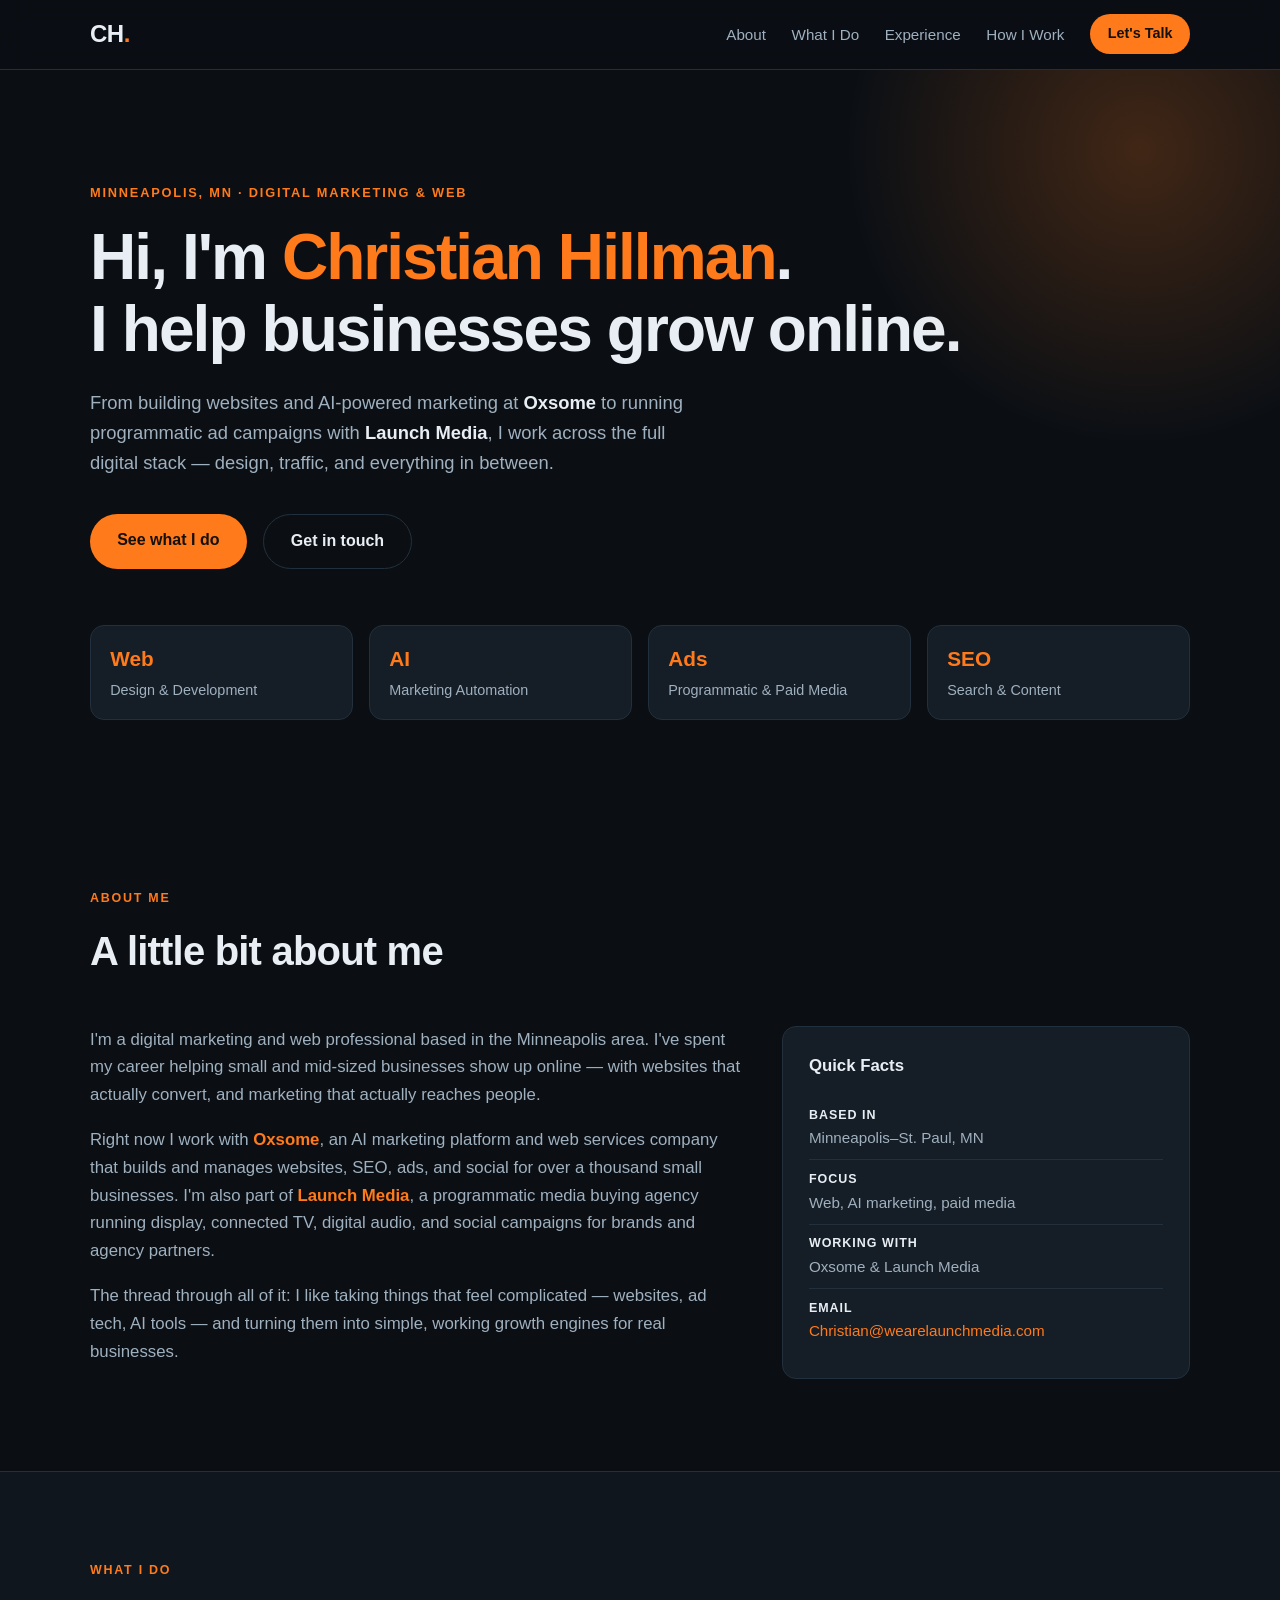
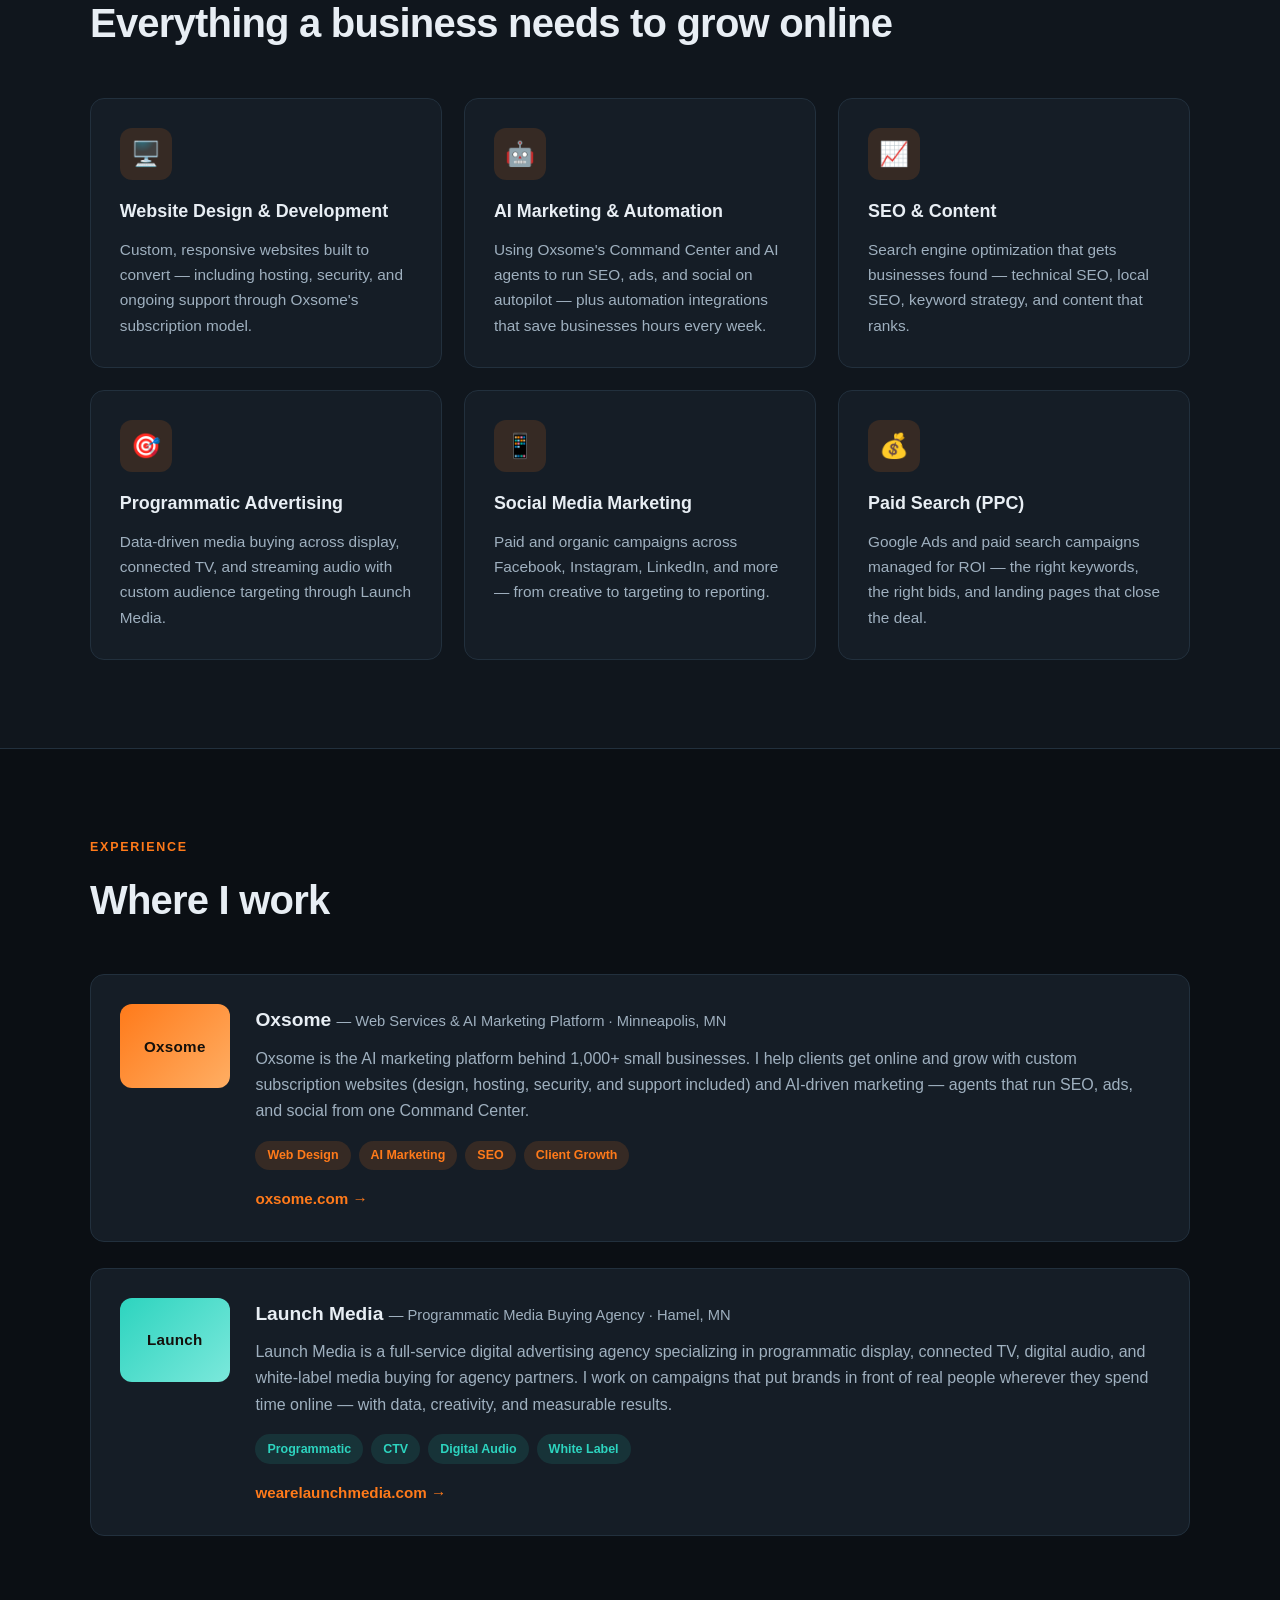
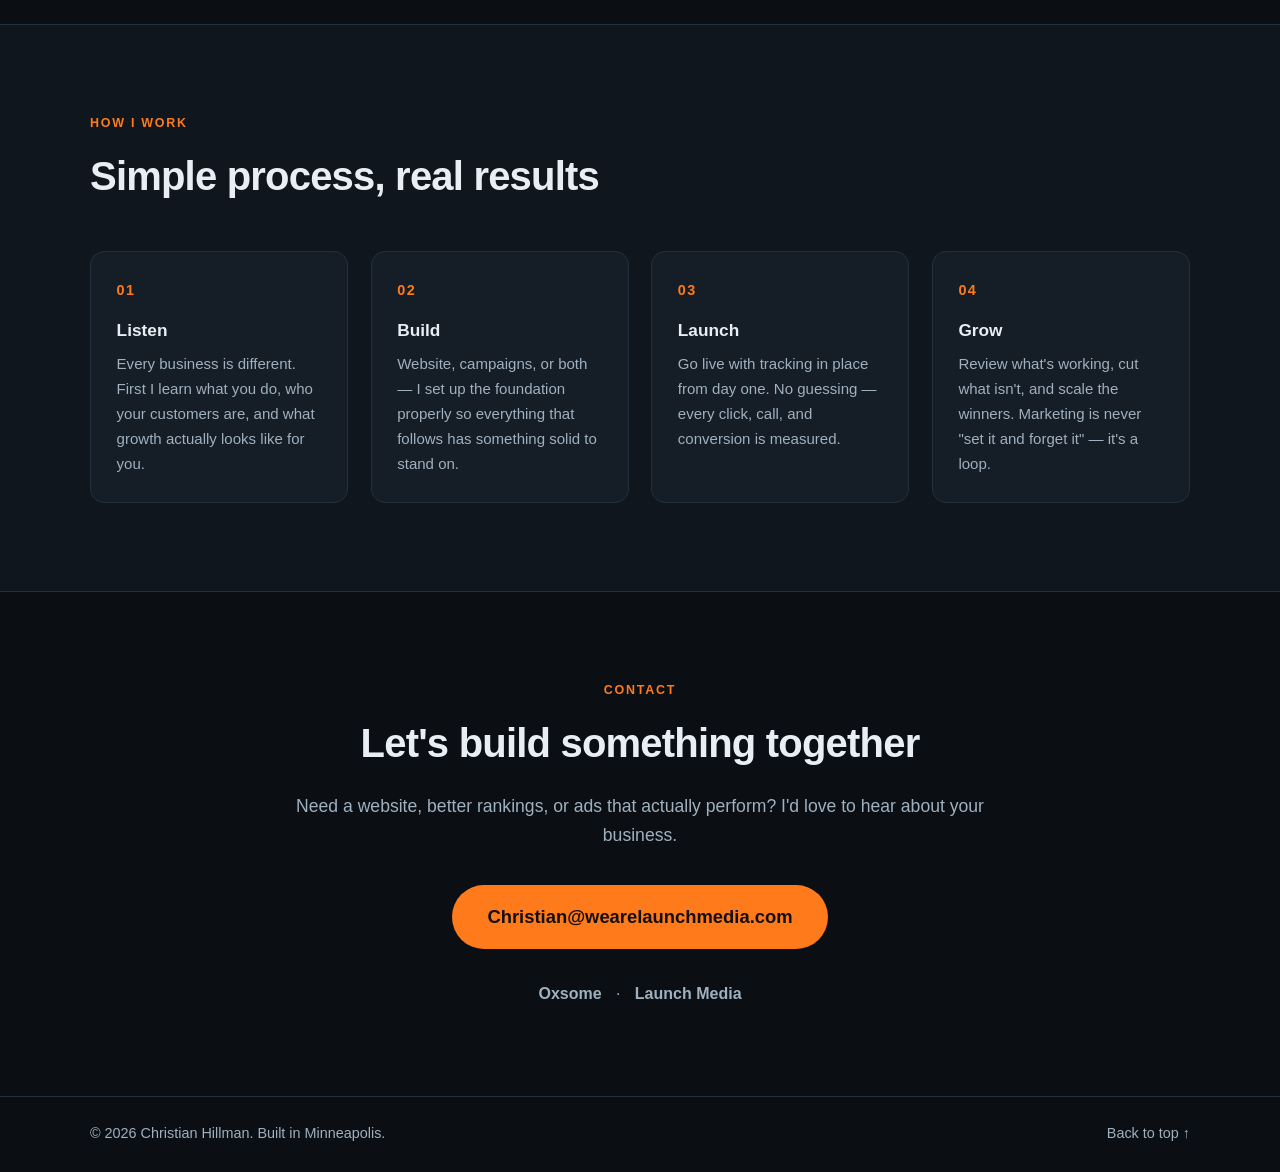
==== index.html @ db975482 "Add personal website for Christian Hillman Single-page static site (no build step) with hero, about," ====
<!DOCTYPE html>
<html lang="en">
<head>
  <meta charset="UTF-8" />
  <meta name="viewport" content="width=device-width, initial-scale=1.0" />
  <title>Christian Hillman — Digital Marketing &amp; Web</title>
  <meta name="description" content="Christian Hillman — digital marketing and web professional. Web design and AI marketing at Oxsome, programmatic media buying at Launch Media, plus SEO, paid ads, and more." />
  <meta property="og:title" content="Christian Hillman — Digital Marketing &amp; Web" />
  <meta property="og:description" content="Web design, AI marketing, programmatic advertising, SEO, and paid media. See what I do and get in touch." />
  <meta property="og:type" content="website" />
  <link rel="icon" href="data:image/svg+xml,<svg xmlns='http://www.w3.org/2000/svg' viewBox='0 0 100 100'><text y='0.9em' font-size='90'>🚀</text></svg>" />
  <link rel="stylesheet" href="css/style.css" />
  <script>document.documentElement.classList.add('js');</script>
</head>
<body>

  <!-- ============ NAV ============ -->
  <header class="nav" id="top">
    <div class="container nav__inner">
      <a href="#top" class="nav__logo">CH<span class="accent">.</span></a>
      <nav class="nav__links" id="navLinks">
        <a href="#about">About</a>
        <a href="#services">What I Do</a>
        <a href="#experience">Experience</a>
        <a href="#process">How I Work</a>
        <a href="#contact" class="btn btn--small">Let's Talk</a>
      </nav>
      <button class="nav__toggle" id="navToggle" aria-label="Toggle menu" aria-expanded="false">
        <span></span><span></span><span></span>
      </button>
    </div>
  </header>

  <!-- ============ HERO ============ -->
  <section class="hero">
    <div class="container hero__inner">
      <p class="hero__kicker reveal">Minneapolis, MN &middot; Digital Marketing &amp; Web</p>
      <h1 class="hero__title reveal">
        Hi, I'm <span class="accent">Christian Hillman</span>.<br />
        I help businesses grow online.
      </h1>
      <p class="hero__sub reveal">
        From building websites and AI-powered marketing at <strong>Oxsome</strong> to running
        programmatic ad campaigns with <strong>Launch Media</strong>, I work across the full
        digital stack — design, traffic, and everything in between.
      </p>
      <div class="hero__cta reveal">
        <a href="#services" class="btn">See what I do</a>
        <a href="#contact" class="btn btn--ghost">Get in touch</a>
      </div>
      <ul class="hero__stats reveal">
        <li><span class="hero__stat-num">Web</span>Design &amp; Development</li>
        <li><span class="hero__stat-num">AI</span>Marketing Automation</li>
        <li><span class="hero__stat-num">Ads</span>Programmatic &amp; Paid Media</li>
        <li><span class="hero__stat-num">SEO</span>Search &amp; Content</li>
      </ul>
    </div>
    <div class="hero__glow" aria-hidden="true"></div>
  </section>

  <!-- ============ ABOUT ============ -->
  <section class="section" id="about">
    <div class="container">
      <p class="section__kicker reveal">About Me</p>
      <h2 class="section__title reveal">A little bit about me</h2>
      <div class="about__grid">
        <div class="about__text reveal">
          <p>
            I'm a digital marketing and web professional based in the Minneapolis area. I've spent my
            career helping small and mid-sized businesses show up online — with websites that actually
            convert, and marketing that actually reaches people.
          </p>
          <p>
            Right now I work with <a href="https://oxsome.com" target="_blank" rel="noopener">Oxsome</a>,
            an AI marketing platform and web services company that builds and manages websites, SEO,
            ads, and social for over a thousand small businesses. I'm also part of
            <a href="https://wearelaunchmedia.com" target="_blank" rel="noopener">Launch Media</a>,
            a programmatic media buying agency running display, connected TV, digital audio, and
            social campaigns for brands and agency partners.
          </p>
          <p>
            The thread through all of it: I like taking things that feel complicated — websites, ad tech,
            AI tools — and turning them into simple, working growth engines for real businesses.
          </p>
        </div>
        <aside class="about__card reveal">
          <h3>Quick Facts</h3>
          <ul>
            <li><strong>Based in</strong> Minneapolis–St. Paul, MN</li>
            <li><strong>Focus</strong> Web, AI marketing, paid media</li>
            <li><strong>Working with</strong> Oxsome &amp; Launch Media</li>
            <li><strong>Email</strong> <a href="mailto:Christian@wearelaunchmedia.com">Christian@wearelaunchmedia.com</a></li>
          </ul>
        </aside>
      </div>
    </div>
  </section>

  <!-- ============ SERVICES ============ -->
  <section class="section section--alt" id="services">
    <div class="container">
      <p class="section__kicker reveal">What I Do</p>
      <h2 class="section__title reveal">Everything a business needs to grow online</h2>
      <div class="cards">
        <article class="card reveal">
          <div class="card__icon">🖥️</div>
          <h3>Website Design &amp; Development</h3>
          <p>Custom, responsive websites built to convert — including hosting, security, and ongoing
            support through Oxsome's subscription model.</p>
        </article>
        <article class="card reveal">
          <div class="card__icon">🤖</div>
          <h3>AI Marketing &amp; Automation</h3>
          <p>Using Oxsome's Command Center and AI agents to run SEO, ads, and social on autopilot —
            plus automation integrations that save businesses hours every week.</p>
        </article>
        <article class="card reveal">
          <div class="card__icon">📈</div>
          <h3>SEO &amp; Content</h3>
          <p>Search engine optimization that gets businesses found — technical SEO, local SEO,
            keyword strategy, and content that ranks.</p>
        </article>
        <article class="card reveal">
          <div class="card__icon">🎯</div>
          <h3>Programmatic Advertising</h3>
          <p>Data-driven media buying across display, connected TV, and streaming audio with custom
            audience targeting through Launch Media.</p>
        </article>
        <article class="card reveal">
          <div class="card__icon">📱</div>
          <h3>Social Media Marketing</h3>
          <p>Paid and organic campaigns across Facebook, Instagram, LinkedIn, and more — from creative
            to targeting to reporting.</p>
        </article>
        <article class="card reveal">
          <div class="card__icon">💰</div>
          <h3>Paid Search (PPC)</h3>
          <p>Google Ads and paid search campaigns managed for ROI — the right keywords, the right
            bids, and landing pages that close the deal.</p>
        </article>
      </div>
    </div>
  </section>

  <!-- ============ EXPERIENCE ============ -->
  <section class="section" id="experience">
    <div class="container">
      <p class="section__kicker reveal">Experience</p>
      <h2 class="section__title reveal">Where I work</h2>

      <div class="xp">
        <article class="xp__item reveal">
          <div class="xp__badge">Oxsome</div>
          <div class="xp__body">
            <h3>Oxsome <span class="xp__meta">— Web Services &amp; AI Marketing Platform · Minneapolis, MN</span></h3>
            <p>
              Oxsome is the AI marketing platform behind 1,000+ small businesses. I help clients get
              online and grow with custom subscription websites (design, hosting, security, and support
              included) and AI-driven marketing — agents that run SEO, ads, and social from one
              Command Center.
            </p>
            <ul class="xp__tags">
              <li>Web Design</li><li>AI Marketing</li><li>SEO</li><li>Client Growth</li>
            </ul>
            <a class="xp__link" href="https://oxsome.com" target="_blank" rel="noopener">oxsome.com →</a>
          </div>
        </article>

        <article class="xp__item reveal">
          <div class="xp__badge xp__badge--alt">Launch</div>
          <div class="xp__body">
            <h3>Launch Media <span class="xp__meta">— Programmatic Media Buying Agency · Hamel, MN</span></h3>
            <p>
              Launch Media is a full-service digital advertising agency specializing in programmatic
              display, connected TV, digital audio, and white-label media buying for agency partners.
              I work on campaigns that put brands in front of real people wherever they spend time
              online — with data, creativity, and measurable results.
            </p>
            <ul class="xp__tags">
              <li>Programmatic</li><li>CTV</li><li>Digital Audio</li><li>White Label</li>
            </ul>
            <a class="xp__link" href="https://wearelaunchmedia.com" target="_blank" rel="noopener">wearelaunchmedia.com →</a>
          </div>
        </article>
      </div>
    </div>
  </section>

  <!-- ============ PROCESS ============ -->
  <section class="section section--alt" id="process">
    <div class="container">
      <p class="section__kicker reveal">How I Work</p>
      <h2 class="section__title reveal">Simple process, real results</h2>
      <ol class="steps">
        <li class="step reveal">
          <span class="step__num">01</span>
          <h3>Listen</h3>
          <p>Every business is different. First I learn what you do, who your customers are, and what
            growth actually looks like for you.</p>
        </li>
        <li class="step reveal">
          <span class="step__num">02</span>
          <h3>Build</h3>
          <p>Website, campaigns, or both — I set up the foundation properly so everything that follows
            has something solid to stand on.</p>
        </li>
        <li class="step reveal">
          <span class="step__num">03</span>
          <h3>Launch</h3>
          <p>Go live with tracking in place from day one. No guessing — every click, call, and
            conversion is measured.</p>
        </li>
        <li class="step reveal">
          <span class="step__num">04</span>
          <h3>Grow</h3>
          <p>Review what's working, cut what isn't, and scale the winners. Marketing is never
            "set it and forget it" — it's a loop.</p>
        </li>
      </ol>
    </div>
  </section>

  <!-- ============ CONTACT ============ -->
  <section class="section contact" id="contact">
    <div class="container contact__inner">
      <p class="section__kicker reveal">Contact</p>
      <h2 class="section__title reveal">Let's build something together</h2>
      <p class="contact__sub reveal">
        Need a website, better rankings, or ads that actually perform? I'd love to hear about your
        business.
      </p>
      <a class="btn btn--big reveal" href="mailto:Christian@wearelaunchmedia.com">
        Christian@wearelaunchmedia.com
      </a>
      <div class="contact__links reveal">
        <a href="https://oxsome.com" target="_blank" rel="noopener">Oxsome</a>
        <span>·</span>
        <a href="https://wearelaunchmedia.com" target="_blank" rel="noopener">Launch Media</a>
      </div>
    </div>
  </section>

  <!-- ============ FOOTER ============ -->
  <footer class="footer">
    <div class="container footer__inner">
      <p>© <span id="year"></span> Christian Hillman. Built in Minneapolis.</p>
      <a href="#top" class="footer__top">Back to top ↑</a>
    </div>
  </footer>

  <script src="js/main.js"></script>
</body>
</html>
---- css/style.css ----
/* ============================================================
   Christian Hillman — Personal Site
   ============================================================ */

:root {
  --bg: #0b0f14;
  --bg-alt: #10161d;
  --surface: #151d26;
  --border: #22303d;
  --text: #e8eef4;
  --text-dim: #9fb0bf;
  --accent: #ff7a1a;
  --accent-soft: rgba(255, 122, 26, 0.14);
  --accent-2: #2dd4bf;
  --radius: 14px;
  --font: -apple-system, BlinkMacSystemFont, "Segoe UI", Roboto, "Helvetica Neue",
    Arial, sans-serif;
}

* { margin: 0; padding: 0; box-sizing: border-box; }

html { scroll-behavior: smooth; }

body {
  font-family: var(--font);
  background: var(--bg);
  color: var(--text);
  line-height: 1.65;
  -webkit-font-smoothing: antialiased;
}

img { max-width: 100%; display: block; }

.container {
  width: min(1100px, 92%);
  margin: 0 auto;
}

.accent { color: var(--accent); }

a { color: var(--accent); text-decoration: none; }
a:hover { text-decoration: underline; }

/* ---------- Buttons ---------- */
.btn {
  display: inline-block;
  background: var(--accent);
  color: #14100b;
  font-weight: 700;
  padding: 0.85rem 1.7rem;
  border-radius: 999px;
  text-decoration: none;
  transition: transform 0.15s ease, box-shadow 0.15s ease, background 0.15s ease;
}
.btn:hover {
  text-decoration: none;
  transform: translateY(-2px);
  box-shadow: 0 8px 24px rgba(255, 122, 26, 0.35);
}
.btn--ghost {
  background: transparent;
  color: var(--text);
  border: 1px solid var(--border);
}
.btn--ghost:hover { box-shadow: none; border-color: var(--accent); color: var(--accent); }
.btn--small { padding: 0.5rem 1.1rem; font-size: 0.9rem; }
.btn--big { font-size: 1.15rem; padding: 1.05rem 2.2rem; }

/* ---------- Nav ---------- */
.nav {
  position: sticky;
  top: 0;
  z-index: 50;
  background: rgba(11, 15, 20, 0.85);
  backdrop-filter: blur(12px);
  border-bottom: 1px solid var(--border);
}
.nav__inner {
  display: flex;
  align-items: center;
  justify-content: space-between;
  padding: 0.9rem 0;
}
.nav__logo {
  font-size: 1.5rem;
  font-weight: 800;
  color: var(--text);
  letter-spacing: -0.02em;
}
.nav__logo:hover { text-decoration: none; }
.nav__links {
  display: flex;
  align-items: center;
  gap: 1.6rem;
}
.nav__links a:not(.btn) {
  color: var(--text-dim);
  font-weight: 500;
  font-size: 0.95rem;
}
.nav__links a:not(.btn):hover { color: var(--text); text-decoration: none; }

.nav__toggle {
  display: none;
  flex-direction: column;
  gap: 5px;
  background: none;
  border: none;
  cursor: pointer;
  padding: 6px;
}
.nav__toggle span {
  width: 24px;
  height: 2px;
  background: var(--text);
  border-radius: 2px;
  transition: transform 0.2s ease, opacity 0.2s ease;
}
.nav__toggle.open span:nth-child(1) { transform: translateY(7px) rotate(45deg); }
.nav__toggle.open span:nth-child(2) { opacity: 0; }
.nav__toggle.open span:nth-child(3) { transform: translateY(-7px) rotate(-45deg); }

/* ---------- Hero ---------- */
.hero {
  position: relative;
  overflow: hidden;
  padding: 7rem 0 5rem;
}
.hero__glow {
  position: absolute;
  top: -240px;
  right: -180px;
  width: 640px;
  height: 640px;
  background: radial-gradient(circle, rgba(255, 122, 26, 0.22), transparent 65%);
  pointer-events: none;
}
.hero__inner { position: relative; }
.hero__kicker {
  color: var(--accent);
  font-weight: 700;
  text-transform: uppercase;
  letter-spacing: 0.14em;
  font-size: 0.8rem;
  margin-bottom: 1.2rem;
}
.hero__title {
  font-size: clamp(2.3rem, 5.5vw, 4rem);
  font-weight: 800;
  letter-spacing: -0.03em;
  line-height: 1.12;
  margin-bottom: 1.4rem;
}
.hero__sub {
  max-width: 620px;
  color: var(--text-dim);
  font-size: 1.15rem;
  margin-bottom: 2.2rem;
}
.hero__sub strong { color: var(--text); }
.hero__cta { display: flex; gap: 1rem; flex-wrap: wrap; margin-bottom: 3.5rem; }

.hero__stats {
  list-style: none;
  display: grid;
  grid-template-columns: repeat(auto-fit, minmax(160px, 1fr));
  gap: 1rem;
}
.hero__stats li {
  background: var(--surface);
  border: 1px solid var(--border);
  border-radius: var(--radius);
  padding: 1rem 1.2rem;
  color: var(--text-dim);
  font-size: 0.9rem;
}
.hero__stat-num {
  display: block;
  color: var(--accent);
  font-weight: 800;
  font-size: 1.3rem;
  margin-bottom: 0.15rem;
}

/* ---------- Sections ---------- */
.section { padding: 5.5rem 0; }
.section--alt { background: var(--bg-alt); border-top: 1px solid var(--border); border-bottom: 1px solid var(--border); }
.section__kicker {
  color: var(--accent);
  font-weight: 700;
  text-transform: uppercase;
  letter-spacing: 0.14em;
  font-size: 0.78rem;
  margin-bottom: 0.6rem;
}
.section__title {
  font-size: clamp(1.7rem, 3.4vw, 2.5rem);
  font-weight: 800;
  letter-spacing: -0.02em;
  margin-bottom: 2.6rem;
}

/* ---------- About ---------- */
.about__grid {
  display: grid;
  grid-template-columns: 1.6fr 1fr;
  gap: 2.5rem;
  align-items: start;
}
.about__text p { margin-bottom: 1.1rem; color: var(--text-dim); font-size: 1.05rem; }
.about__text a { font-weight: 600; }
.about__card {
  background: var(--surface);
  border: 1px solid var(--border);
  border-radius: var(--radius);
  padding: 1.6rem;
}
.about__card h3 { margin-bottom: 1rem; font-size: 1.05rem; }
.about__card ul { list-style: none; }
.about__card li {
  padding: 0.55rem 0;
  border-bottom: 1px solid var(--border);
  color: var(--text-dim);
  font-size: 0.95rem;
}
.about__card li:last-child { border-bottom: none; }
.about__card strong { color: var(--text); display: block; font-size: 0.78rem; text-transform: uppercase; letter-spacing: 0.08em; }

/* ---------- Cards (services) ---------- */
.cards {
  display: grid;
  grid-template-columns: repeat(auto-fit, minmax(300px, 1fr));
  gap: 1.4rem;
}
.card {
  background: var(--surface);
  border: 1px solid var(--border);
  border-radius: var(--radius);
  padding: 1.8rem;
  transition: transform 0.2s ease, border-color 0.2s ease;
}
.card:hover { transform: translateY(-4px); border-color: var(--accent); }
.card__icon {
  width: 52px;
  height: 52px;
  display: grid;
  place-items: center;
  font-size: 1.5rem;
  background: var(--accent-soft);
  border-radius: 12px;
  margin-bottom: 1.1rem;
}
.card h3 { font-size: 1.12rem; margin-bottom: 0.6rem; }
.card p { color: var(--text-dim); font-size: 0.96rem; }

/* ---------- Experience ---------- */
.xp { display: grid; gap: 1.6rem; }
.xp__item {
  display: grid;
  grid-template-columns: 110px 1fr;
  gap: 1.6rem;
  background: var(--surface);
  border: 1px solid var(--border);
  border-radius: var(--radius);
  padding: 1.8rem;
}
.xp__badge {
  align-self: start;
  display: grid;
  place-items: center;
  height: 84px;
  border-radius: 12px;
  background: linear-gradient(135deg, var(--accent), #ffae63);
  color: #14100b;
  font-weight: 800;
  font-size: 0.95rem;
  letter-spacing: 0.02em;
}
.xp__badge--alt { background: linear-gradient(135deg, var(--accent-2), #7be8db); }
.xp__body h3 { font-size: 1.2rem; margin-bottom: 0.6rem; }
.xp__meta { color: var(--text-dim); font-weight: 500; font-size: 0.92rem; }
.xp__body p { color: var(--text-dim); margin-bottom: 1rem; }
.xp__tags {
  list-style: none;
  display: flex;
  flex-wrap: wrap;
  gap: 0.5rem;
  margin-bottom: 1rem;
}
.xp__tags li {
  background: var(--accent-soft);
  color: var(--accent);
  font-size: 0.78rem;
  font-weight: 700;
  padding: 0.28rem 0.75rem;
  border-radius: 999px;
}
.xp__item:nth-child(2) .xp__tags li { background: rgba(45, 212, 191, 0.12); color: var(--accent-2); }
.xp__link { font-weight: 700; font-size: 0.95rem; }

/* ---------- Process steps ---------- */
.steps {
  list-style: none;
  display: grid;
  grid-template-columns: repeat(auto-fit, minmax(220px, 1fr));
  gap: 1.4rem;
  counter-reset: step;
}
.step {
  background: var(--surface);
  border: 1px solid var(--border);
  border-radius: var(--radius);
  padding: 1.6rem;
}
.step__num {
  display: inline-block;
  color: var(--accent);
  font-weight: 800;
  font-size: 0.9rem;
  letter-spacing: 0.1em;
  margin-bottom: 0.8rem;
}
.step h3 { font-size: 1.08rem; margin-bottom: 0.5rem; }
.step p { color: var(--text-dim); font-size: 0.94rem; }

/* ---------- Contact ---------- */
.contact { text-align: center; }
.contact__inner { max-width: 700px; }
.contact .section__title { margin-bottom: 1rem; }
.contact__sub { color: var(--text-dim); font-size: 1.1rem; margin-bottom: 2.2rem; }
.contact__links {
  margin-top: 2rem;
  display: flex;
  justify-content: center;
  gap: 0.9rem;
  color: var(--text-dim);
}
.contact__links a { color: var(--text-dim); font-weight: 600; }
.contact__links a:hover { color: var(--accent); }

/* ---------- Footer ---------- */
.footer {
  border-top: 1px solid var(--border);
  padding: 1.6rem 0;
}
.footer__inner {
  display: flex;
  align-items: center;
  justify-content: space-between;
  color: var(--text-dim);
  font-size: 0.9rem;
  flex-wrap: wrap;
  gap: 0.6rem;
}
.footer__top { color: var(--text-dim); }
.footer__top:hover { color: var(--accent); text-decoration: none; }

/* ---------- Reveal animation (only when JS is running) ---------- */
.js .reveal {
  opacity: 0;
  transform: translateY(22px);
  transition: opacity 0.6s ease, transform 0.6s ease;
}
.js .reveal.visible {
  opacity: 1;
  transform: none;
}
@media (prefers-reduced-motion: reduce) {
  html { scroll-behavior: auto; }
  .js .reveal { opacity: 1; transform: none; transition: none; }
}

/* ---------- Mobile ---------- */
@media (max-width: 800px) {
  .nav__toggle { display: flex; }
  .nav__links {
    position: absolute;
    top: 100%;
    left: 0;
    right: 0;
    flex-direction: column;
    align-items: flex-start;
    gap: 0;
    background: var(--bg-alt);
    border-bottom: 1px solid var(--border);
    display: none;
    padding: 0.6rem 4%;
  }
  .nav__links.open { display: flex; }
  .nav__links a { padding: 0.85rem 0; width: 100%; }
  .nav__links .btn { margin: 0.6rem 0 1rem; text-align: center; }

  .hero { padding: 4.5rem 0 3.5rem; }
  .about__grid { grid-template-columns: 1fr; }
  .xp__item { grid-template-columns: 1fr; }
  .xp__badge { height: 56px; width: 110px; }
  .section { padding: 4rem 0; }
}
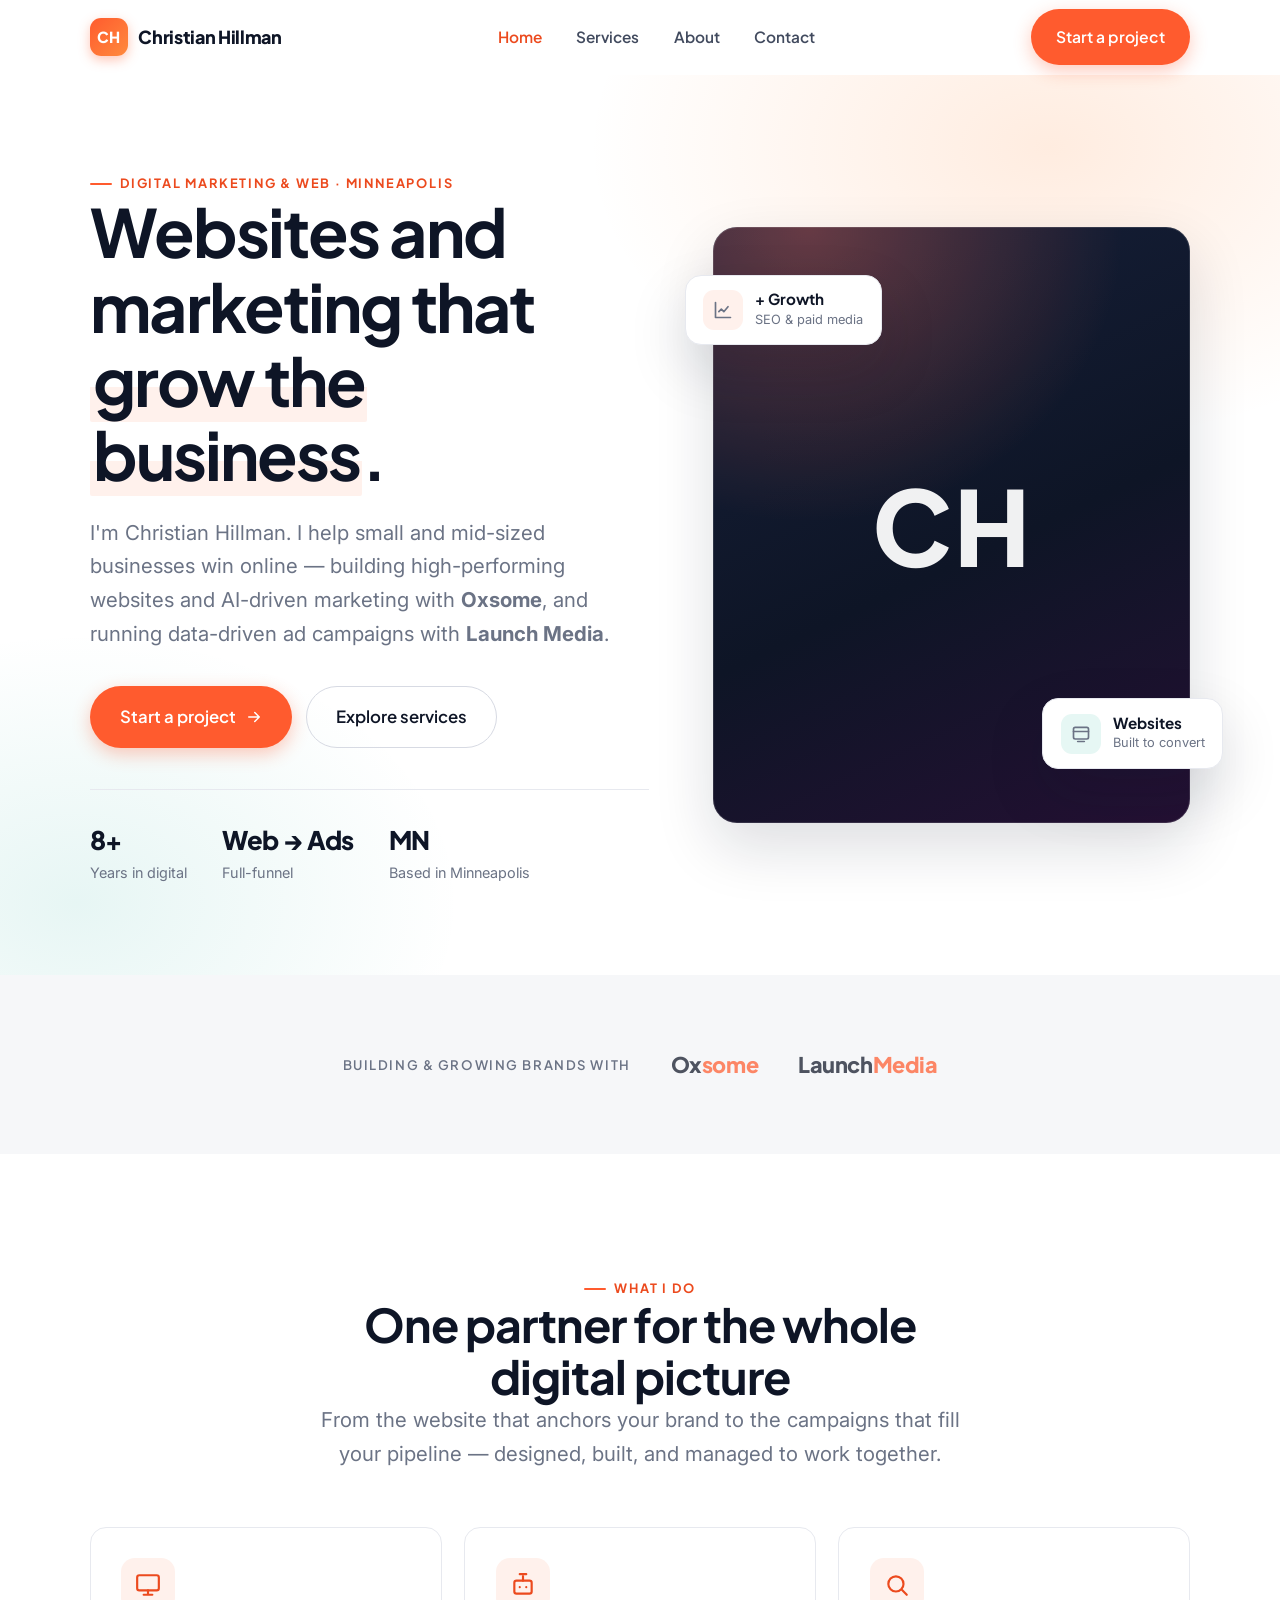
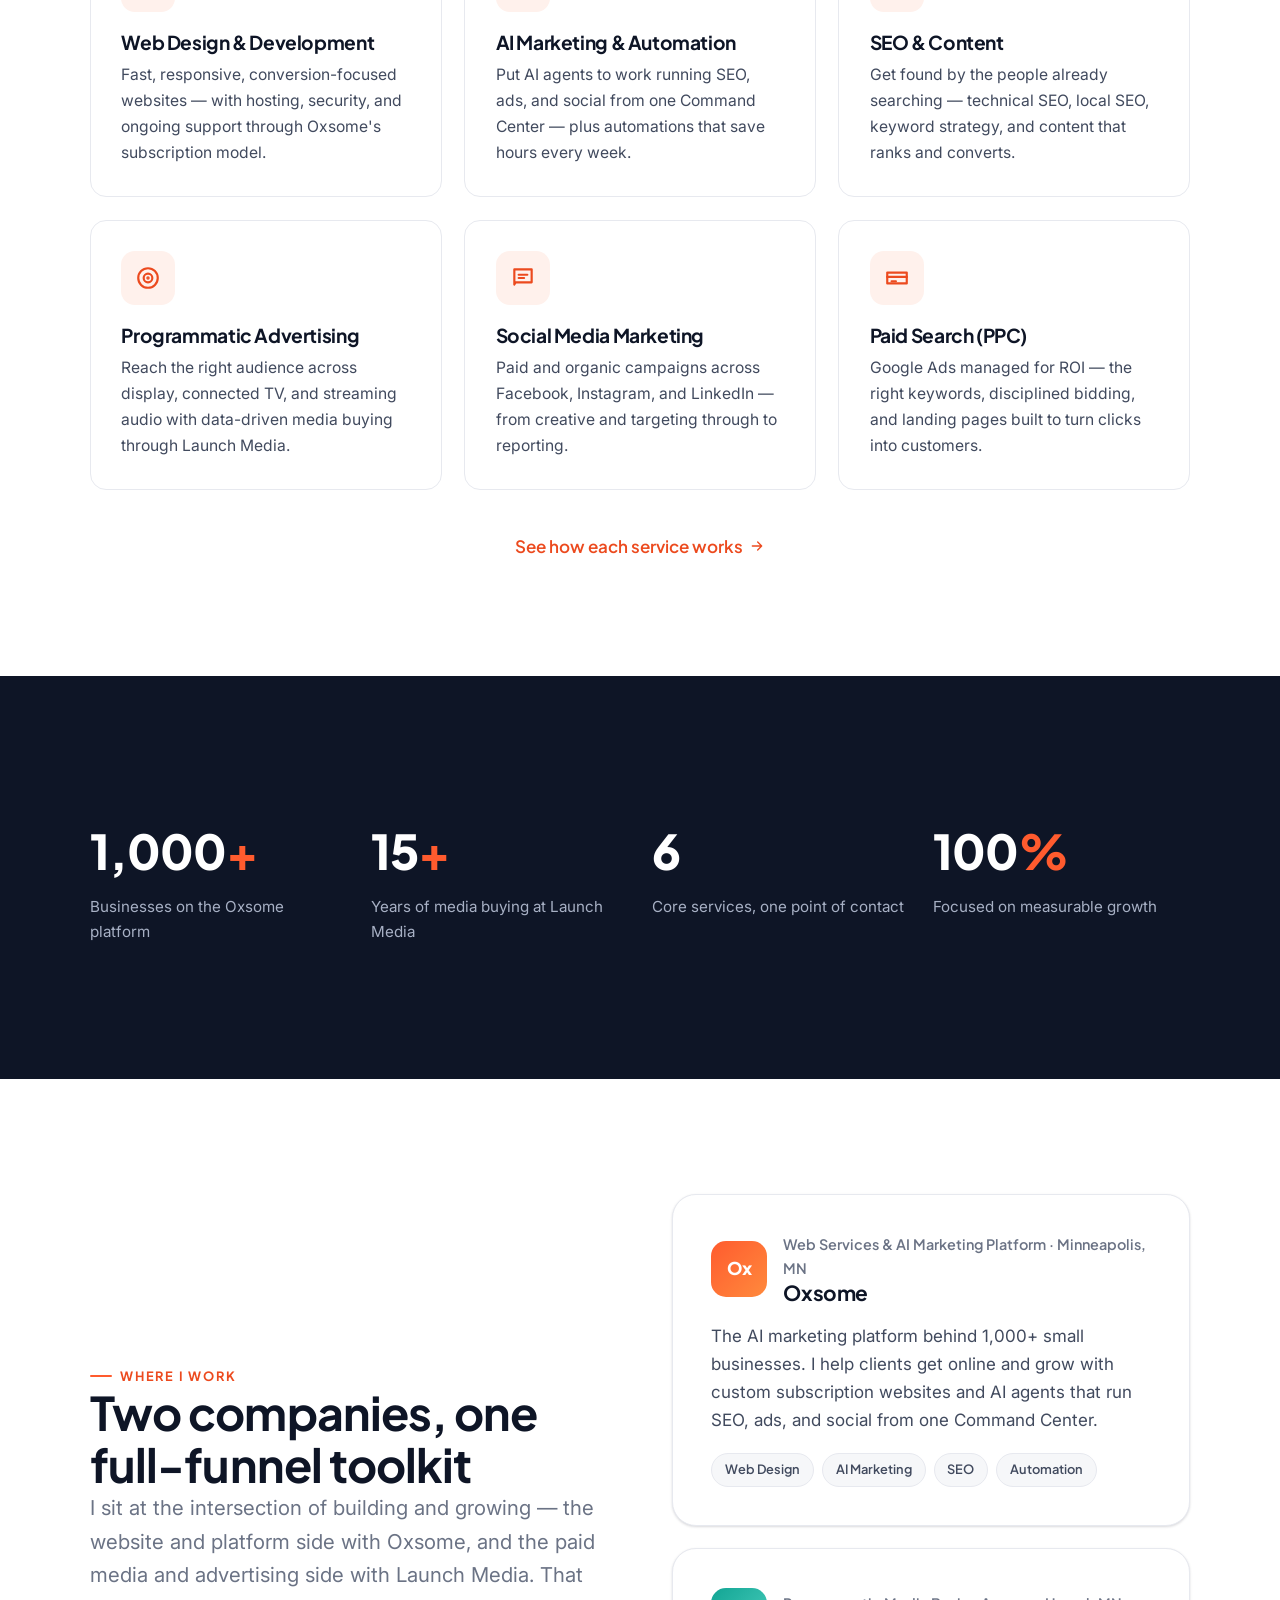
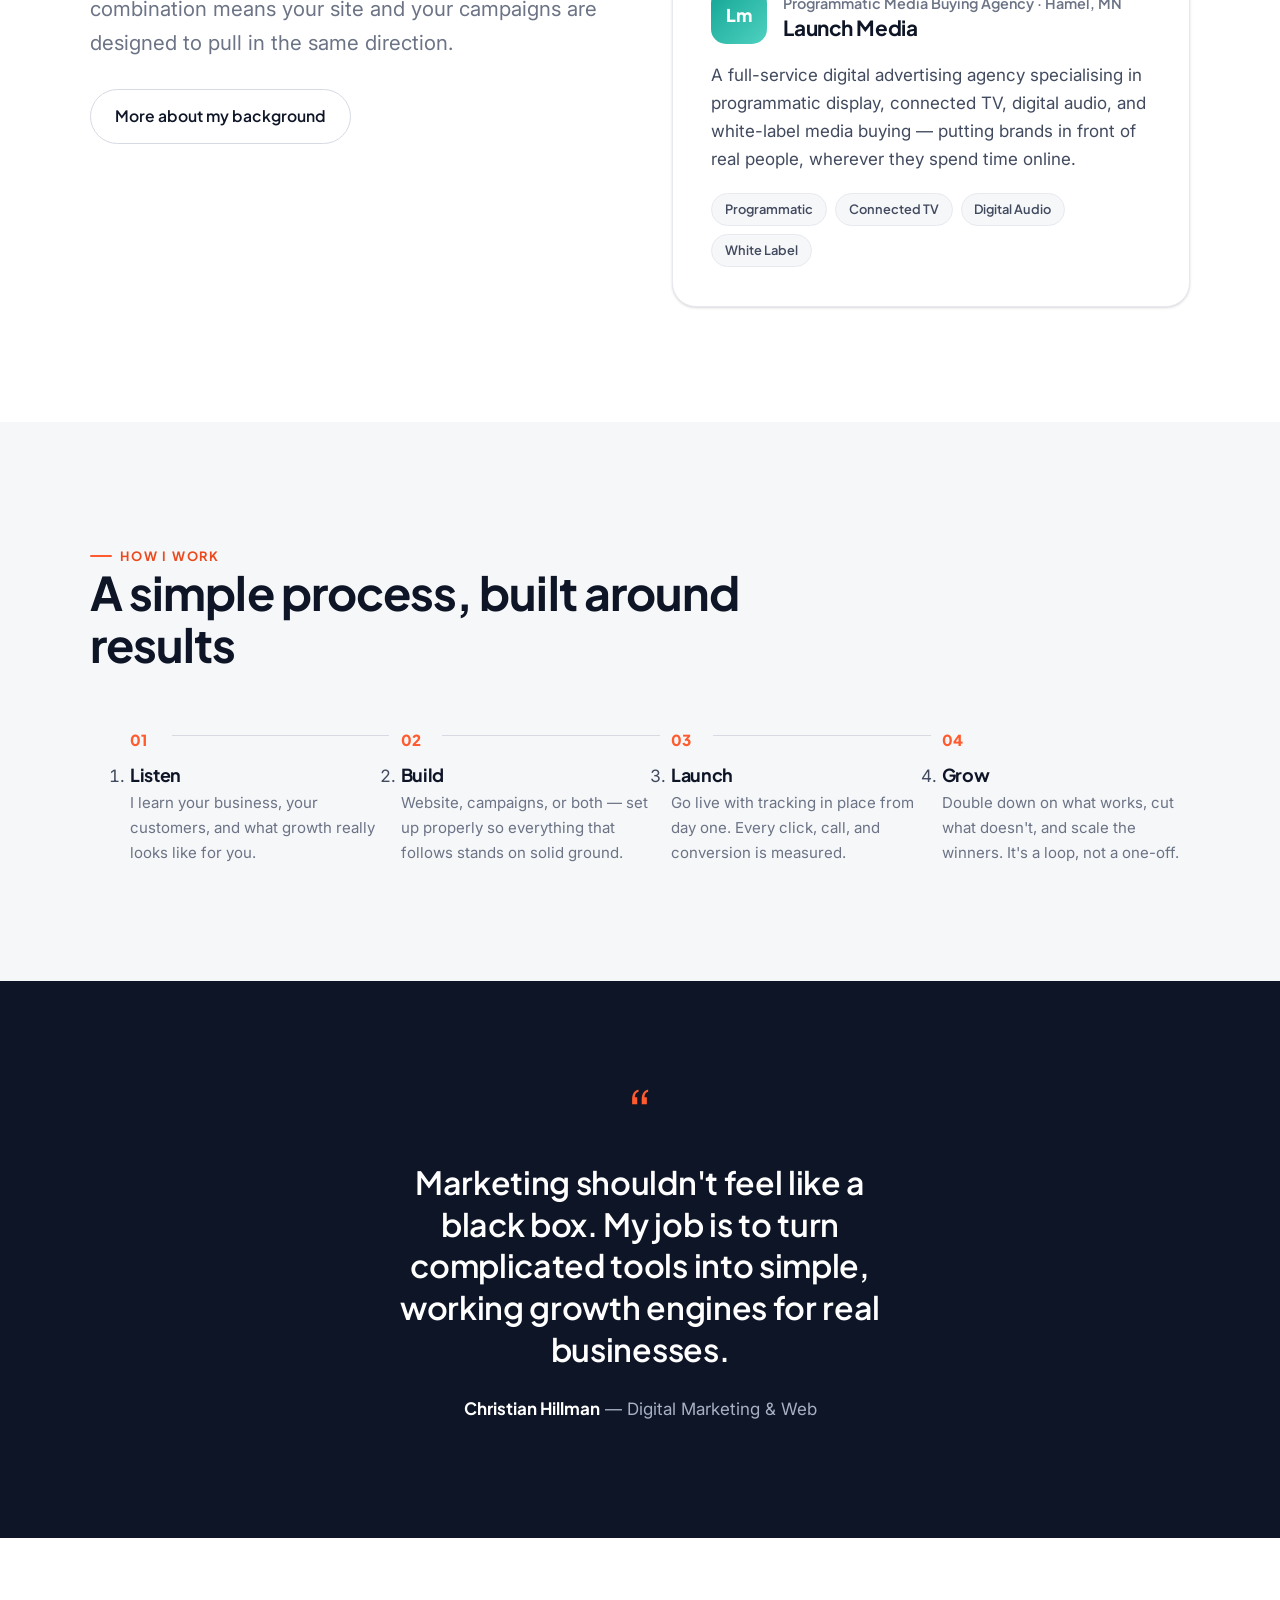
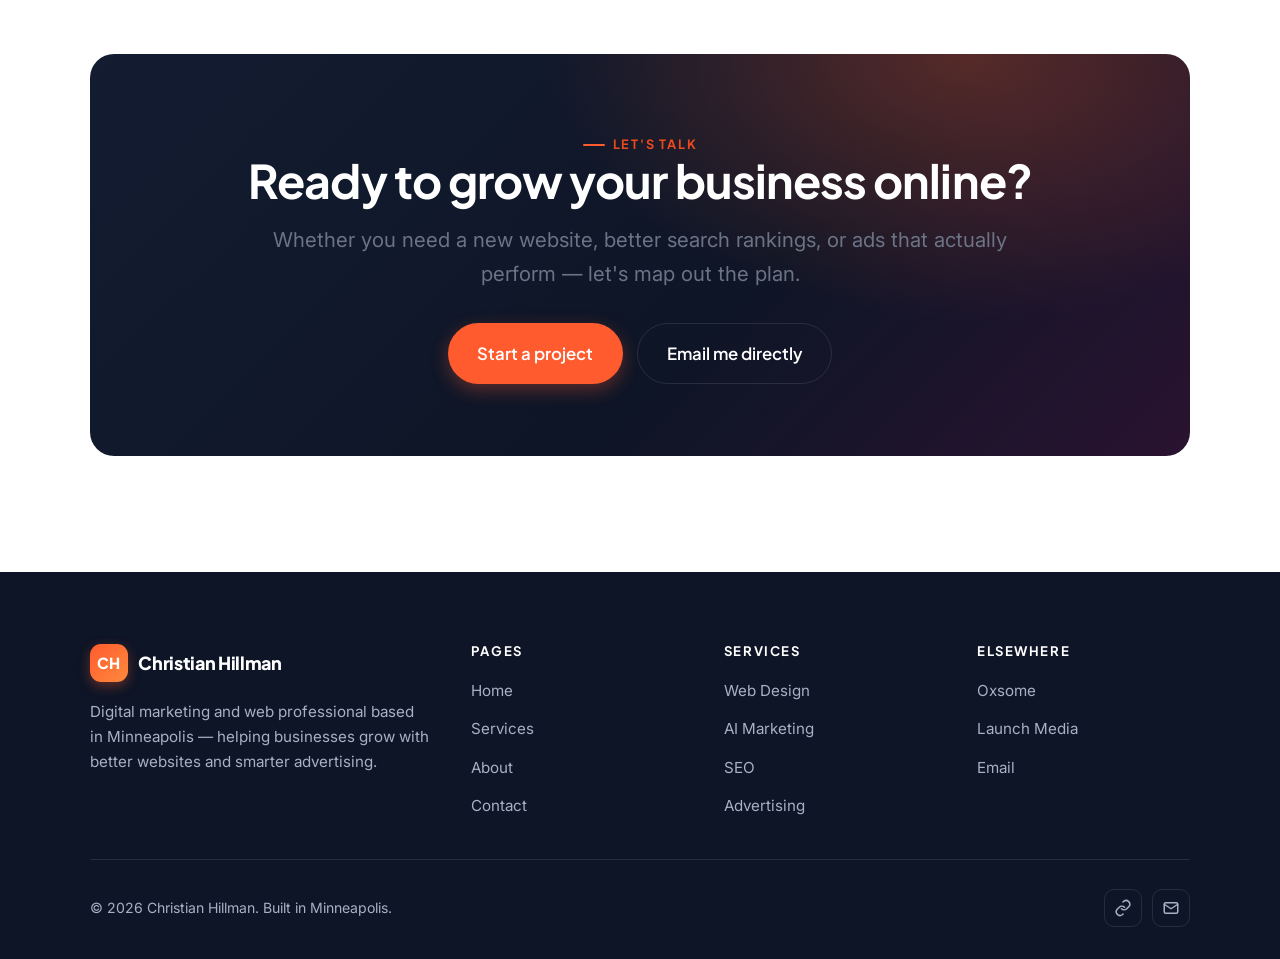
==== commit 279f7ff5: "Rebuild as a professional multi-page website Replace the single-page site with a full multi-page sit" ====
--- a/index.html
+++ b/index.html
@@ -2,252 +2,318 @@
 <html lang="en">
 <head>
   <meta charset="UTF-8" />
-  <meta name="viewport" content="width=device-width, initial-scale=1.0" />
-  <title>Christian Hillman — Digital Marketing &amp; Web</title>
-  <meta name="description" content="Christian Hillman — digital marketing and web professional. Web design and AI marketing at Oxsome, programmatic media buying at Launch Media, plus SEO, paid ads, and more." />
+  <meta name="viewport" content="width=device-width, initial-scale=1" />
+  <title>Christian Hillman — Digital Marketing &amp; Web in Minneapolis</title>
+  <meta name="description" content="Christian Hillman is a Minneapolis-based digital marketing and web professional. Websites and AI marketing with Oxsome, programmatic advertising with Launch Media, plus SEO, paid search, and social." />
+  <link rel="canonical" href="https://christian-hillman.vercel.app/" />
+  <meta name="theme-color" content="#ffffff" />
+
+  <meta property="og:type" content="website" />
+  <meta property="og:url" content="https://christian-hillman.vercel.app/" />
   <meta property="og:title" content="Christian Hillman — Digital Marketing &amp; Web" />
-  <meta property="og:description" content="Web design, AI marketing, programmatic advertising, SEO, and paid media. See what I do and get in touch." />
-  <meta property="og:type" content="website" />
-  <link rel="icon" href="data:image/svg+xml,<svg xmlns='http://www.w3.org/2000/svg' viewBox='0 0 100 100'><text y='0.9em' font-size='90'>🚀</text></svg>" />
-  <link rel="stylesheet" href="css/style.css" />
+  <meta property="og:description" content="Websites, AI marketing, programmatic ads, SEO and paid media for growing businesses. Based in Minneapolis." />
+  <meta name="twitter:card" content="summary_large_image" />
+  <meta name="twitter:title" content="Christian Hillman — Digital Marketing &amp; Web" />
+  <meta name="twitter:description" content="Websites, AI marketing, programmatic ads, SEO and paid media for growing businesses." />
+
+  <link rel="icon" href="/favicon.svg" type="image/svg+xml" />
+  <link rel="manifest" href="/site.webmanifest" />
+  <link rel="preconnect" href="https://fonts.googleapis.com" />
+  <link rel="preconnect" href="https://fonts.gstatic.com" crossorigin />
+  <link href="https://fonts.googleapis.com/css2?family=Inter:wght@400;500;600&family=Plus+Jakarta+Sans:wght@600;700;800&display=swap" rel="stylesheet" />
+  <link rel="stylesheet" href="/assets/css/style.css" />
   <script>document.documentElement.classList.add('js');</script>
+
+  <script type="application/ld+json">
+  {
+    "@context": "https://schema.org",
+    "@type": "Person",
+    "name": "Christian Hillman",
+    "jobTitle": "Digital Marketing & Web Professional",
+    "email": "mailto:Christian@wearelaunchmedia.com",
+    "url": "https://christian-hillman.vercel.app/",
+    "address": { "@type": "PostalAddress", "addressLocality": "Minneapolis", "addressRegion": "MN", "addressCountry": "US" },
+    "worksFor": [
+      { "@type": "Organization", "name": "Oxsome", "url": "https://oxsome.com" },
+      { "@type": "Organization", "name": "Launch Media", "url": "https://wearelaunchmedia.com" }
+    ],
+    "knowsAbout": ["Web Design", "AI Marketing", "SEO", "Programmatic Advertising", "Paid Search", "Social Media Marketing"]
+  }
+  </script>
 </head>
 <body>
-
-  <!-- ============ NAV ============ -->
-  <header class="nav" id="top">
-    <div class="container nav__inner">
-      <a href="#top" class="nav__logo">CH<span class="accent">.</span></a>
-      <nav class="nav__links" id="navLinks">
-        <a href="#about">About</a>
-        <a href="#services">What I Do</a>
-        <a href="#experience">Experience</a>
-        <a href="#process">How I Work</a>
-        <a href="#contact" class="btn btn--small">Let's Talk</a>
+  <a class="skip-link" href="#main">Skip to content</a>
+
+  <!-- ===================== HEADER ===================== -->
+  <header class="site-header">
+    <div class="container site-header__inner">
+      <a class="brand" href="/" aria-label="Christian Hillman — home">
+        <span class="brand__mark">CH</span>
+        <span class="brand__name">Christian Hillman</span>
+      </a>
+      <nav class="nav" id="nav" aria-label="Primary">
+        <a class="nav__link is-active" href="/">Home</a>
+        <a class="nav__link" href="/services.html">Services</a>
+        <a class="nav__link" href="/about.html">About</a>
+        <a class="nav__link" href="/contact.html">Contact</a>
+        <a class="btn btn--primary" href="/contact.html">Start a project</a>
       </nav>
-      <button class="nav__toggle" id="navToggle" aria-label="Toggle menu" aria-expanded="false">
-        <span></span><span></span><span></span>
-      </button>
+      <div class="header-actions">
+        <a class="btn btn--primary" href="/contact.html">Start a project</a>
+        <button class="nav-toggle" aria-label="Open menu" aria-controls="nav" aria-expanded="false"><span></span></button>
+      </div>
     </div>
   </header>
 
-  <!-- ============ HERO ============ -->
-  <section class="hero">
-    <div class="container hero__inner">
-      <p class="hero__kicker reveal">Minneapolis, MN &middot; Digital Marketing &amp; Web</p>
-      <h1 class="hero__title reveal">
-        Hi, I'm <span class="accent">Christian Hillman</span>.<br />
-        I help businesses grow online.
-      </h1>
-      <p class="hero__sub reveal">
-        From building websites and AI-powered marketing at <strong>Oxsome</strong> to running
-        programmatic ad campaigns with <strong>Launch Media</strong>, I work across the full
-        digital stack — design, traffic, and everything in between.
-      </p>
-      <div class="hero__cta reveal">
-        <a href="#services" class="btn">See what I do</a>
-        <a href="#contact" class="btn btn--ghost">Get in touch</a>
-      </div>
-      <ul class="hero__stats reveal">
-        <li><span class="hero__stat-num">Web</span>Design &amp; Development</li>
-        <li><span class="hero__stat-num">AI</span>Marketing Automation</li>
-        <li><span class="hero__stat-num">Ads</span>Programmatic &amp; Paid Media</li>
-        <li><span class="hero__stat-num">SEO</span>Search &amp; Content</li>
-      </ul>
-    </div>
-    <div class="hero__glow" aria-hidden="true"></div>
-  </section>
-
-  <!-- ============ ABOUT ============ -->
-  <section class="section" id="about">
+  <main id="main">
+    <!-- ===================== HERO ===================== -->
+    <section class="hero">
+      <div class="container hero__grid">
+        <div class="hero__copy">
+          <p class="eyebrow reveal">Digital Marketing &amp; Web · Minneapolis</p>
+          <h1 class="hero__title reveal d1">Websites and marketing that <span class="u">grow the business</span>.</h1>
+          <p class="lead hero__sub reveal d2">
+            I'm Christian Hillman. I help small and mid-sized businesses win online — building
+            high-performing websites and AI-driven marketing with <strong>Oxsome</strong>, and running
+            data-driven ad campaigns with <strong>Launch Media</strong>.
+          </p>
+          <div class="hero__cta reveal d2">
+            <a class="btn btn--primary btn--lg" href="/contact.html">
+              Start a project
+              <svg viewBox="0 0 24 24" fill="none" stroke="currentColor" stroke-width="2" stroke-linecap="round" stroke-linejoin="round"><path d="M5 12h14M13 6l6 6-6 6"/></svg>
+            </a>
+            <a class="btn btn--ghost btn--lg" href="/services.html">Explore services</a>
+          </div>
+          <dl class="hero__meta reveal d3">
+            <div><dt>8+</dt><dd>Years in digital</dd></div>
+            <div><dt>Web → Ads</dt><dd>Full-funnel</dd></div>
+            <div><dt>MN</dt><dd>Based in Minneapolis</dd></div>
+          </dl>
+        </div>
+
+        <div class="hero__visual reveal d1">
+          <div class="portrait">
+            <span class="portrait__mono">CH</span>
+            <span class="portrait__ring"></span>
+          </div>
+          <div class="float-card float-card--a">
+            <span class="float-card__icon bg-brand">
+              <svg viewBox="0 0 24 24" fill="none" stroke="currentColor" stroke-width="2" stroke-linecap="round" stroke-linejoin="round"><path d="M3 3v18h18"/><path d="M7 14l3-3 3 3 5-6"/></svg>
+            </span>
+            <span><strong>+ Growth</strong><span>SEO &amp; paid media</span></span>
+          </div>
+          <div class="float-card float-card--b">
+            <span class="float-card__icon bg-accent">
+              <svg viewBox="0 0 24 24" fill="none" stroke="currentColor" stroke-width="2" stroke-linecap="round" stroke-linejoin="round"><rect x="3" y="4" width="18" height="14" rx="2"/><path d="M3 9h18M8 21h8"/></svg>
+            </span>
+            <span><strong>Websites</strong><span>Built to convert</span></span>
+          </div>
+        </div>
+      </div>
+    </section>
+
+    <!-- ===================== TRUST ===================== -->
+    <section class="section section--tight section--soft">
+      <div class="container trust">
+        <span class="trust__label">Building &amp; growing brands with</span>
+        <a class="trust__logo" href="https://oxsome.com" target="_blank" rel="noopener">Ox<span>some</span></a>
+        <a class="trust__logo" href="https://wearelaunchmedia.com" target="_blank" rel="noopener">Launch<span>Media</span></a>
+      </div>
+    </section>
+
+    <!-- ===================== SERVICES ===================== -->
+    <section class="section" id="services">
+      <div class="container">
+        <div class="section-head center mx-auto">
+          <p class="eyebrow reveal">What I do</p>
+          <h2 class="h-lg reveal d1">One partner for the whole digital picture</h2>
+          <p class="lead reveal d2 mx-auto measure">From the website that anchors your brand to the campaigns that fill your pipeline — designed, built, and managed to work together.</p>
+        </div>
+        <div class="grid grid--3">
+          <article class="card reveal">
+            <div class="card__icon"><svg viewBox="0 0 24 24" fill="none" stroke="currentColor" stroke-width="2" stroke-linecap="round" stroke-linejoin="round"><rect x="2" y="3" width="20" height="14" rx="2"/><path d="M8 21h8M12 17v4"/></svg></div>
+            <h3>Web Design &amp; Development</h3>
+            <p>Fast, responsive, conversion-focused websites — with hosting, security, and ongoing support through Oxsome's subscription model.</p>
+          </article>
+          <article class="card reveal d1">
+            <div class="card__icon"><svg viewBox="0 0 24 24" fill="none" stroke="currentColor" stroke-width="2" stroke-linecap="round" stroke-linejoin="round"><rect x="4" y="8" width="16" height="12" rx="2"/><path d="M12 8V4M9 2h6M9 14h.01M15 14h.01"/></svg></div>
+            <h3>AI Marketing &amp; Automation</h3>
+            <p>Put AI agents to work running SEO, ads, and social from one Command Center — plus automations that save hours every week.</p>
+          </article>
+          <article class="card reveal d2">
+            <div class="card__icon"><svg viewBox="0 0 24 24" fill="none" stroke="currentColor" stroke-width="2" stroke-linecap="round" stroke-linejoin="round"><circle cx="11" cy="11" r="7"/><path d="M21 21l-4.3-4.3"/></svg></div>
+            <h3>SEO &amp; Content</h3>
+            <p>Get found by the people already searching — technical SEO, local SEO, keyword strategy, and content that ranks and converts.</p>
+          </article>
+          <article class="card reveal">
+            <div class="card__icon"><svg viewBox="0 0 24 24" fill="none" stroke="currentColor" stroke-width="2" stroke-linecap="round" stroke-linejoin="round"><circle cx="12" cy="12" r="9"/><circle cx="12" cy="12" r="4"/><circle cx="12" cy="12" r="0.6" fill="currentColor"/></svg></div>
+            <h3>Programmatic Advertising</h3>
+            <p>Reach the right audience across display, connected TV, and streaming audio with data-driven media buying through Launch Media.</p>
+          </article>
+          <article class="card reveal d1">
+            <div class="card__icon"><svg viewBox="0 0 24 24" fill="none" stroke="currentColor" stroke-width="2" stroke-linecap="round" stroke-linejoin="round"><path d="M4 4h16v12H5.2L4 18z"/><path d="M8 9h8M8 12h5"/></svg></div>
+            <h3>Social Media Marketing</h3>
+            <p>Paid and organic campaigns across Facebook, Instagram, and LinkedIn — from creative and targeting through to reporting.</p>
+          </article>
+          <article class="card reveal d2">
+            <div class="card__icon"><svg viewBox="0 0 24 24" fill="none" stroke="currentColor" stroke-width="2" stroke-linecap="round" stroke-linejoin="round"><path d="M3 7h18v10H3z"/><path d="M3 11h18M7 15h4"/></svg></div>
+            <h3>Paid Search (PPC)</h3>
+            <p>Google Ads managed for ROI — the right keywords, disciplined bidding, and landing pages built to turn clicks into customers.</p>
+          </article>
+        </div>
+        <div class="center" style="margin-top:2.6rem">
+          <a class="textlink" href="/services.html">See how each service works
+            <svg viewBox="0 0 24 24" fill="none" stroke="currentColor" stroke-width="2" stroke-linecap="round" stroke-linejoin="round"><path d="M5 12h14M13 6l6 6-6 6"/></svg>
+          </a>
+        </div>
+      </div>
+    </section>
+
+    <!-- ===================== STATS ===================== -->
+    <section class="section section--ink">
+      <div class="container">
+        <div class="stats">
+          <div class="stat reveal"><div class="stat__num">1,000<span>+</span></div><div class="stat__label">Businesses on the Oxsome platform</div></div>
+          <div class="stat reveal d1"><div class="stat__num">15<span>+</span></div><div class="stat__label">Years of media buying at Launch Media</div></div>
+          <div class="stat reveal d2"><div class="stat__num">6</div><div class="stat__label">Core services, one point of contact</div></div>
+          <div class="stat reveal d3"><div class="stat__num">100<span>%</span></div><div class="stat__label">Focused on measurable growth</div></div>
+        </div>
+      </div>
+    </section>
+
+    <!-- ===================== EXPERIENCE ===================== -->
+    <section class="section" id="work">
+      <div class="container split">
+        <div class="split__copy">
+          <p class="eyebrow reveal">Where I work</p>
+          <h2 class="h-lg reveal d1">Two companies, one full-funnel toolkit</h2>
+          <p class="lead reveal d2">I sit at the intersection of building and growing — the website and platform side with Oxsome, and the paid media and advertising side with Launch Media. That combination means your site and your campaigns are designed to pull in the same direction.</p>
+          <div class="reveal d2" style="margin-top:1.8rem">
+            <a class="btn btn--ghost" href="/about.html">More about my background</a>
+          </div>
+        </div>
+        <div class="split__media">
+          <article class="xp-card reveal d1">
+            <div class="xp-card__top">
+              <span class="xp-badge xp-badge--brand">Ox</span>
+              <div>
+                <p class="xp-card__role">Web Services &amp; AI Marketing Platform · Minneapolis, MN</p>
+                <h3>Oxsome</h3>
+              </div>
+            </div>
+            <p>The AI marketing platform behind 1,000+ small businesses. I help clients get online and grow with custom subscription websites and AI agents that run SEO, ads, and social from one Command Center.</p>
+            <div class="tags"><span class="tag">Web Design</span><span class="tag">AI Marketing</span><span class="tag">SEO</span><span class="tag">Automation</span></div>
+          </article>
+          <article class="xp-card reveal d2">
+            <div class="xp-card__top">
+              <span class="xp-badge xp-badge--accent">Lm</span>
+              <div>
+                <p class="xp-card__role">Programmatic Media Buying Agency · Hamel, MN</p>
+                <h3>Launch Media</h3>
+              </div>
+            </div>
+            <p>A full-service digital advertising agency specialising in programmatic display, connected TV, digital audio, and white-label media buying — putting brands in front of real people, wherever they spend time online.</p>
+            <div class="tags"><span class="tag">Programmatic</span><span class="tag">Connected TV</span><span class="tag">Digital Audio</span><span class="tag">White Label</span></div>
+          </article>
+        </div>
+      </div>
+    </section>
+
+    <!-- ===================== PROCESS ===================== -->
+    <section class="section section--soft">
+      <div class="container">
+        <div class="section-head reveal">
+          <p class="eyebrow">How I work</p>
+          <h2 class="h-lg">A simple process, built around results</h2>
+        </div>
+        <ol class="steps">
+          <li class="step reveal"><h3>Listen</h3><p>I learn your business, your customers, and what growth really looks like for you.</p></li>
+          <li class="step reveal d1"><h3>Build</h3><p>Website, campaigns, or both — set up properly so everything that follows stands on solid ground.</p></li>
+          <li class="step reveal d2"><h3>Launch</h3><p>Go live with tracking in place from day one. Every click, call, and conversion is measured.</p></li>
+          <li class="step reveal d3"><h3>Grow</h3><p>Double down on what works, cut what doesn't, and scale the winners. It's a loop, not a one-off.</p></li>
+        </ol>
+      </div>
+    </section>
+
+    <!-- ===================== QUOTE ===================== -->
+    <section class="section section--ink">
+      <div class="container">
+        <figure class="quote reveal mx-auto center">
+          <span class="quote__mark">&ldquo;</span>
+          <blockquote>Marketing shouldn't feel like a black box. My job is to turn complicated tools into simple, working growth engines for real businesses.</blockquote>
+          <figcaption><strong>Christian Hillman</strong> — Digital Marketing &amp; Web</figcaption>
+        </figure>
+      </div>
+    </section>
+
+    <!-- ===================== CTA ===================== -->
+    <section class="section">
+      <div class="container">
+        <div class="cta reveal">
+          <p class="eyebrow center" style="justify-content:center">Let's talk</p>
+          <h2 class="h-lg">Ready to grow your business online?</h2>
+          <p class="lead mx-auto measure" style="margin-top:1rem">Whether you need a new website, better search rankings, or ads that actually perform — let's map out the plan.</p>
+          <div class="btn-row">
+            <a class="btn btn--primary btn--lg" href="/contact.html">Start a project</a>
+            <a class="btn btn--onink-ghost btn--lg" href="mailto:Christian@wearelaunchmedia.com">Email me directly</a>
+          </div>
+        </div>
+      </div>
+    </section>
+  </main>
+
+  <!-- ===================== FOOTER ===================== -->
+  <footer class="site-footer">
     <div class="container">
-      <p class="section__kicker reveal">About Me</p>
-      <h2 class="section__title reveal">A little bit about me</h2>
-      <div class="about__grid">
-        <div class="about__text reveal">
-          <p>
-            I'm a digital marketing and web professional based in the Minneapolis area. I've spent my
-            career helping small and mid-sized businesses show up online — with websites that actually
-            convert, and marketing that actually reaches people.
-          </p>
-          <p>
-            Right now I work with <a href="https://oxsome.com" target="_blank" rel="noopener">Oxsome</a>,
-            an AI marketing platform and web services company that builds and manages websites, SEO,
-            ads, and social for over a thousand small businesses. I'm also part of
-            <a href="https://wearelaunchmedia.com" target="_blank" rel="noopener">Launch Media</a>,
-            a programmatic media buying agency running display, connected TV, digital audio, and
-            social campaigns for brands and agency partners.
-          </p>
-          <p>
-            The thread through all of it: I like taking things that feel complicated — websites, ad tech,
-            AI tools — and turning them into simple, working growth engines for real businesses.
-          </p>
-        </div>
-        <aside class="about__card reveal">
-          <h3>Quick Facts</h3>
+      <div class="footer-grid">
+        <div class="footer-about-col">
+          <a class="brand" href="/" aria-label="Christian Hillman — home">
+            <span class="brand__mark">CH</span>
+            <span class="brand__name">Christian Hillman</span>
+          </a>
+          <p class="footer-about">Digital marketing and web professional based in Minneapolis — helping businesses grow with better websites and smarter advertising.</p>
+        </div>
+        <div class="footer-col">
+          <h4>Pages</h4>
           <ul>
-            <li><strong>Based in</strong> Minneapolis–St. Paul, MN</li>
-            <li><strong>Focus</strong> Web, AI marketing, paid media</li>
-            <li><strong>Working with</strong> Oxsome &amp; Launch Media</li>
-            <li><strong>Email</strong> <a href="mailto:Christian@wearelaunchmedia.com">Christian@wearelaunchmedia.com</a></li>
+            <li><a href="/">Home</a></li>
+            <li><a href="/services.html">Services</a></li>
+            <li><a href="/about.html">About</a></li>
+            <li><a href="/contact.html">Contact</a></li>
           </ul>
-        </aside>
-      </div>
-    </div>
-  </section>
-
-  <!-- ============ SERVICES ============ -->
-  <section class="section section--alt" id="services">
-    <div class="container">
-      <p class="section__kicker reveal">What I Do</p>
-      <h2 class="section__title reveal">Everything a business needs to grow online</h2>
-      <div class="cards">
-        <article class="card reveal">
-          <div class="card__icon">🖥️</div>
-          <h3>Website Design &amp; Development</h3>
-          <p>Custom, responsive websites built to convert — including hosting, security, and ongoing
-            support through Oxsome's subscription model.</p>
-        </article>
-        <article class="card reveal">
-          <div class="card__icon">🤖</div>
-          <h3>AI Marketing &amp; Automation</h3>
-          <p>Using Oxsome's Command Center and AI agents to run SEO, ads, and social on autopilot —
-            plus automation integrations that save businesses hours every week.</p>
-        </article>
-        <article class="card reveal">
-          <div class="card__icon">📈</div>
-          <h3>SEO &amp; Content</h3>
-          <p>Search engine optimization that gets businesses found — technical SEO, local SEO,
-            keyword strategy, and content that ranks.</p>
-        </article>
-        <article class="card reveal">
-          <div class="card__icon">🎯</div>
-          <h3>Programmatic Advertising</h3>
-          <p>Data-driven media buying across display, connected TV, and streaming audio with custom
-            audience targeting through Launch Media.</p>
-        </article>
-        <article class="card reveal">
-          <div class="card__icon">📱</div>
-          <h3>Social Media Marketing</h3>
-          <p>Paid and organic campaigns across Facebook, Instagram, LinkedIn, and more — from creative
-            to targeting to reporting.</p>
-        </article>
-        <article class="card reveal">
-          <div class="card__icon">💰</div>
-          <h3>Paid Search (PPC)</h3>
-          <p>Google Ads and paid search campaigns managed for ROI — the right keywords, the right
-            bids, and landing pages that close the deal.</p>
-        </article>
-      </div>
-    </div>
-  </section>
-
-  <!-- ============ EXPERIENCE ============ -->
-  <section class="section" id="experience">
-    <div class="container">
-      <p class="section__kicker reveal">Experience</p>
-      <h2 class="section__title reveal">Where I work</h2>
-
-      <div class="xp">
-        <article class="xp__item reveal">
-          <div class="xp__badge">Oxsome</div>
-          <div class="xp__body">
-            <h3>Oxsome <span class="xp__meta">— Web Services &amp; AI Marketing Platform · Minneapolis, MN</span></h3>
-            <p>
-              Oxsome is the AI marketing platform behind 1,000+ small businesses. I help clients get
-              online and grow with custom subscription websites (design, hosting, security, and support
-              included) and AI-driven marketing — agents that run SEO, ads, and social from one
-              Command Center.
-            </p>
-            <ul class="xp__tags">
-              <li>Web Design</li><li>AI Marketing</li><li>SEO</li><li>Client Growth</li>
-            </ul>
-            <a class="xp__link" href="https://oxsome.com" target="_blank" rel="noopener">oxsome.com →</a>
-          </div>
-        </article>
-
-        <article class="xp__item reveal">
-          <div class="xp__badge xp__badge--alt">Launch</div>
-          <div class="xp__body">
-            <h3>Launch Media <span class="xp__meta">— Programmatic Media Buying Agency · Hamel, MN</span></h3>
-            <p>
-              Launch Media is a full-service digital advertising agency specializing in programmatic
-              display, connected TV, digital audio, and white-label media buying for agency partners.
-              I work on campaigns that put brands in front of real people wherever they spend time
-              online — with data, creativity, and measurable results.
-            </p>
-            <ul class="xp__tags">
-              <li>Programmatic</li><li>CTV</li><li>Digital Audio</li><li>White Label</li>
-            </ul>
-            <a class="xp__link" href="https://wearelaunchmedia.com" target="_blank" rel="noopener">wearelaunchmedia.com →</a>
-          </div>
-        </article>
-      </div>
-    </div>
-  </section>
-
-  <!-- ============ PROCESS ============ -->
-  <section class="section section--alt" id="process">
-    <div class="container">
-      <p class="section__kicker reveal">How I Work</p>
-      <h2 class="section__title reveal">Simple process, real results</h2>
-      <ol class="steps">
-        <li class="step reveal">
-          <span class="step__num">01</span>
-          <h3>Listen</h3>
-          <p>Every business is different. First I learn what you do, who your customers are, and what
-            growth actually looks like for you.</p>
-        </li>
-        <li class="step reveal">
-          <span class="step__num">02</span>
-          <h3>Build</h3>
-          <p>Website, campaigns, or both — I set up the foundation properly so everything that follows
-            has something solid to stand on.</p>
-        </li>
-        <li class="step reveal">
-          <span class="step__num">03</span>
-          <h3>Launch</h3>
-          <p>Go live with tracking in place from day one. No guessing — every click, call, and
-            conversion is measured.</p>
-        </li>
-        <li class="step reveal">
-          <span class="step__num">04</span>
-          <h3>Grow</h3>
-          <p>Review what's working, cut what isn't, and scale the winners. Marketing is never
-            "set it and forget it" — it's a loop.</p>
-        </li>
-      </ol>
-    </div>
-  </section>
-
-  <!-- ============ CONTACT ============ -->
-  <section class="section contact" id="contact">
-    <div class="container contact__inner">
-      <p class="section__kicker reveal">Contact</p>
-      <h2 class="section__title reveal">Let's build something together</h2>
-      <p class="contact__sub reveal">
-        Need a website, better rankings, or ads that actually perform? I'd love to hear about your
-        business.
-      </p>
-      <a class="btn btn--big reveal" href="mailto:Christian@wearelaunchmedia.com">
-        Christian@wearelaunchmedia.com
-      </a>
-      <div class="contact__links reveal">
-        <a href="https://oxsome.com" target="_blank" rel="noopener">Oxsome</a>
-        <span>·</span>
-        <a href="https://wearelaunchmedia.com" target="_blank" rel="noopener">Launch Media</a>
-      </div>
-    </div>
-  </section>
-
-  <!-- ============ FOOTER ============ -->
-  <footer class="footer">
-    <div class="container footer__inner">
-      <p>© <span id="year"></span> Christian Hillman. Built in Minneapolis.</p>
-      <a href="#top" class="footer__top">Back to top ↑</a>
+        </div>
+        <div class="footer-col">
+          <h4>Services</h4>
+          <ul>
+            <li><a href="/services.html#web">Web Design</a></li>
+            <li><a href="/services.html#ai">AI Marketing</a></li>
+            <li><a href="/services.html#seo">SEO</a></li>
+            <li><a href="/services.html#ads">Advertising</a></li>
+          </ul>
+        </div>
+        <div class="footer-col">
+          <h4>Elsewhere</h4>
+          <ul>
+            <li><a href="https://oxsome.com" target="_blank" rel="noopener">Oxsome</a></li>
+            <li><a href="https://wearelaunchmedia.com" target="_blank" rel="noopener">Launch Media</a></li>
+            <li><a href="mailto:Christian@wearelaunchmedia.com">Email</a></li>
+          </ul>
+        </div>
+      </div>
+      <div class="footer-bottom">
+        <p>© <span id="year">2026</span> Christian Hillman. Built in Minneapolis.</p>
+        <div class="socials">
+          <a href="https://wearelaunchmedia.com" target="_blank" rel="noopener" aria-label="Launch Media">
+            <svg viewBox="0 0 24 24" fill="none" stroke="currentColor" stroke-width="2" stroke-linecap="round" stroke-linejoin="round"><path d="M10 13a5 5 0 0 0 7 0l3-3a5 5 0 0 0-7-7l-1 1"/><path d="M14 11a5 5 0 0 0-7 0l-3 3a5 5 0 0 0 7 7l1-1"/></svg>
+          </a>
+          <a href="mailto:Christian@wearelaunchmedia.com" aria-label="Email Christian">
+            <svg viewBox="0 0 24 24" fill="none" stroke="currentColor" stroke-width="2" stroke-linecap="round" stroke-linejoin="round"><rect x="3" y="5" width="18" height="14" rx="2"/><path d="m3 7 9 6 9-6"/></svg>
+          </a>
+        </div>
+      </div>
     </div>
   </footer>
 
-  <script src="js/main.js"></script>
+  <script src="/assets/js/main.js"></script>
 </body>
 </html>
--- a/assets/css/style.css
+++ b/assets/css/style.css
@@ -0,0 +1,424 @@
+/* =============================================================
+   Christian Hillman — Professional Site
+   Design system + components
+   ============================================================= */
+
+/* ---------- Design tokens ---------- */
+:root {
+  /* Color */
+  --bg: #ffffff;
+  --bg-soft: #f6f7f9;
+  --bg-ink: #0e1526;
+  --bg-ink-2: #131c31;
+  --ink: #0e1526;
+  --body: #414a5e;
+  --muted: #6b7385;
+  --line: #e7e9ef;
+  --line-strong: #d7dae3;
+  --brand: #ff5b2e;
+  --brand-600: #ec4a1e;
+  --brand-700: #c93c15;
+  --brand-tint: #fff1ec;
+  --accent: #12a594;
+  --accent-tint: #e6f7f4;
+  --on-ink: #eef1f7;
+  --on-ink-muted: #a7b0c4;
+  --on-ink-line: rgba(255, 255, 255, 0.1);
+
+  /* Typography */
+  --font-display: "Plus Jakarta Sans", -apple-system, BlinkMacSystemFont, "Segoe UI", sans-serif;
+  --font-body: "Inter", -apple-system, BlinkMacSystemFont, "Segoe UI", Roboto, sans-serif;
+
+  /* Shape */
+  --radius-sm: 10px;
+  --radius: 16px;
+  --radius-lg: 24px;
+  --shadow-sm: 0 1px 2px rgba(16, 24, 40, 0.06), 0 1px 3px rgba(16, 24, 40, 0.1);
+  --shadow: 0 8px 24px rgba(16, 24, 40, 0.08);
+  --shadow-lg: 0 24px 60px rgba(16, 24, 40, 0.14);
+
+  /* Layout */
+  --container: 1180px;
+  --gutter: clamp(1.25rem, 4vw, 2.5rem);
+
+  --ease: cubic-bezier(0.22, 1, 0.36, 1);
+}
+
+/* ---------- Reset ---------- */
+*, *::before, *::after { box-sizing: border-box; }
+* { margin: 0; }
+html { -webkit-text-size-adjust: 100%; scroll-behavior: smooth; }
+@media (prefers-reduced-motion: reduce) {
+  html { scroll-behavior: auto; }
+  *, *::before, *::after { animation-duration: 0.001ms !important; transition-duration: 0.001ms !important; }
+}
+body {
+  font-family: var(--font-body);
+  color: var(--body);
+  background: var(--bg);
+  line-height: 1.65;
+  font-size: 1.0625rem;
+  -webkit-font-smoothing: antialiased;
+  text-rendering: optimizeLegibility;
+  overflow-x: hidden;
+}
+img, svg { display: block; max-width: 100%; }
+a { color: inherit; text-decoration: none; }
+button { font: inherit; cursor: pointer; }
+ul { list-style: none; padding: 0; }
+h1, h2, h3, h4 { font-family: var(--font-display); color: var(--ink); line-height: 1.12; font-weight: 700; letter-spacing: -0.02em; }
+:focus-visible { outline: 2px solid var(--brand); outline-offset: 3px; border-radius: 4px; }
+
+/* ---------- Skip link ---------- */
+.skip-link {
+  position: absolute; left: -999px; top: 0; z-index: 200;
+  background: var(--ink); color: #fff; padding: 0.75rem 1.25rem; border-radius: 0 0 8px 0;
+}
+.skip-link:focus { left: 0; }
+
+/* ---------- Layout helpers ---------- */
+.container { width: 100%; max-width: var(--container); margin-inline: auto; padding-inline: var(--gutter); }
+.section { padding-block: clamp(4rem, 9vw, 7.5rem); }
+.section--tight { padding-block: clamp(3rem, 6vw, 4.5rem); }
+.section--soft { background: var(--bg-soft); }
+.section--ink { background: var(--bg-ink); color: var(--on-ink-muted); }
+.section--ink h1, .section--ink h2, .section--ink h3 { color: #fff; }
+
+.stack > * + * { margin-top: 1.15rem; }
+.center { text-align: center; }
+.measure { max-width: 62ch; }
+.mx-auto { margin-inline: auto; }
+
+/* ---------- Eyebrow / headings ---------- */
+.eyebrow {
+  display: inline-flex; align-items: center; gap: 0.5rem;
+  font-family: var(--font-display); font-weight: 700; font-size: 0.8rem;
+  letter-spacing: 0.14em; text-transform: uppercase; color: var(--brand-600);
+}
+.eyebrow::before { content: ""; width: 22px; height: 2px; background: var(--brand); border-radius: 2px; }
+.section--ink .eyebrow { color: var(--brand); }
+
+.h-xl { font-size: clamp(2.4rem, 5.4vw, 4rem); }
+.h-lg { font-size: clamp(1.9rem, 3.8vw, 2.9rem); }
+.h-md { font-size: clamp(1.35rem, 2.4vw, 1.7rem); }
+.lead { font-size: clamp(1.075rem, 1.7vw, 1.28rem); color: var(--muted); }
+.section--ink .lead { color: var(--on-ink-muted); }
+
+.section-head { max-width: 60ch; margin-bottom: clamp(2.5rem, 5vw, 3.5rem); }
+.section-head.center { margin-inline: auto; }
+
+/* ---------- Buttons ---------- */
+.btn {
+  display: inline-flex; align-items: center; justify-content: center; gap: 0.55rem;
+  font-family: var(--font-display); font-weight: 600; font-size: 0.98rem;
+  padding: 0.85rem 1.5rem; border-radius: 999px; border: 1px solid transparent;
+  transition: transform 0.2s var(--ease), box-shadow 0.2s var(--ease), background 0.2s, color 0.2s, border-color 0.2s;
+  white-space: nowrap;
+}
+.btn svg { width: 18px; height: 18px; }
+.btn--primary { background: var(--brand); color: #fff; box-shadow: 0 6px 18px rgba(255, 91, 46, 0.32); }
+.btn--primary:hover { background: var(--brand-600); transform: translateY(-2px); box-shadow: 0 12px 26px rgba(255, 91, 46, 0.36); }
+.btn--ghost { background: transparent; color: var(--ink); border-color: var(--line-strong); }
+.btn--ghost:hover { border-color: var(--ink); transform: translateY(-2px); }
+.btn--light { background: #fff; color: var(--ink); }
+.btn--light:hover { transform: translateY(-2px); box-shadow: var(--shadow); }
+.btn--onink-ghost { background: transparent; color: #fff; border-color: var(--on-ink-line); }
+.btn--onink-ghost:hover { border-color: #fff; transform: translateY(-2px); }
+.btn--lg { padding: 1rem 1.8rem; font-size: 1.05rem; }
+.btn--block { width: 100%; }
+
+.textlink {
+  display: inline-flex; align-items: center; gap: 0.4rem; font-family: var(--font-display);
+  font-weight: 600; color: var(--brand-600);
+}
+.textlink svg { width: 16px; height: 16px; transition: transform 0.2s var(--ease); }
+.textlink:hover svg { transform: translateX(4px); }
+
+/* ---------- Header ---------- */
+.site-header {
+  position: sticky; top: 0; z-index: 100;
+  background: rgba(255, 255, 255, 0.8);
+  backdrop-filter: saturate(180%) blur(14px);
+  border-bottom: 1px solid transparent;
+  transition: border-color 0.25s, box-shadow 0.25s, background 0.25s;
+}
+.site-header.is-scrolled { border-color: var(--line); box-shadow: var(--shadow-sm); }
+.site-header__inner { display: flex; align-items: center; justify-content: space-between; height: 74px; }
+
+.brand { display: inline-flex; align-items: center; gap: 0.65rem; font-family: var(--font-display); font-weight: 800; color: var(--ink); letter-spacing: -0.02em; }
+.brand__mark {
+  width: 38px; height: 38px; border-radius: 11px; display: grid; place-items: center;
+  color: #fff; font-size: 0.95rem; letter-spacing: 0.02em;
+  background: linear-gradient(135deg, var(--brand), #ff8a3d);
+  box-shadow: 0 4px 12px rgba(255, 91, 46, 0.35);
+}
+.brand__name { font-size: 1.12rem; }
+.brand__name span { color: var(--muted); font-weight: 600; }
+
+.nav { display: flex; align-items: center; gap: 0.35rem; }
+.nav__link {
+  font-family: var(--font-display); font-weight: 600; font-size: 0.96rem; color: var(--body);
+  padding: 0.5rem 0.9rem; border-radius: 999px; transition: color 0.15s, background 0.15s;
+}
+.nav__link:hover { color: var(--ink); background: var(--bg-soft); }
+.nav__link.is-active { color: var(--brand-600); }
+.nav > .btn { display: none; } /* shown only inside the mobile menu */
+.header-actions { display: flex; align-items: center; gap: 0.75rem; }
+
+.nav-toggle {
+  display: none; width: 44px; height: 44px; border: 1px solid var(--line-strong);
+  border-radius: 12px; background: #fff; align-items: center; justify-content: center;
+}
+.nav-toggle span, .nav-toggle span::before, .nav-toggle span::after {
+  content: ""; display: block; width: 20px; height: 2px; background: var(--ink); border-radius: 2px;
+  transition: transform 0.25s var(--ease), opacity 0.2s;
+}
+.nav-toggle span::before { transform: translateY(-6px); }
+.nav-toggle span::after { transform: translateY(4px); }
+body.menu-open .nav-toggle span { background: transparent; }
+body.menu-open .nav-toggle span::before { transform: rotate(45deg); }
+body.menu-open .nav-toggle span::after { transform: rotate(-45deg) translateY(-1px); }
+
+/* ---------- Hero ---------- */
+.hero { position: relative; overflow: hidden; padding-block: clamp(3.5rem, 7vw, 6rem); }
+.hero::before {
+  content: ""; position: absolute; inset: 0; z-index: -1;
+  background:
+    radial-gradient(60% 55% at 82% 8%, rgba(255, 138, 61, 0.16), transparent 60%),
+    radial-gradient(50% 50% at 6% 92%, rgba(18, 165, 148, 0.1), transparent 60%);
+}
+.hero__grid { display: grid; grid-template-columns: 1.08fr 0.92fr; gap: clamp(2rem, 5vw, 4.5rem); align-items: center; }
+.hero__title { font-size: clamp(2.6rem, 5.6vw, 4.15rem); letter-spacing: -0.03em; }
+.hero__title .u {
+  background-image: linear-gradient(transparent 58%, var(--brand-tint) 0);
+  -webkit-box-decoration-break: clone;
+  box-decoration-break: clone;
+  padding-inline: 0.04em; border-radius: 2px;
+}
+.hero__sub { max-width: 46ch; margin-top: 1.5rem; }
+.hero__cta { display: flex; flex-wrap: wrap; gap: 0.85rem; margin-top: 2.2rem; }
+.hero__meta { display: flex; flex-wrap: wrap; gap: 1.5rem 2.2rem; margin-top: 2.6rem; padding-top: 1.8rem; border-top: 1px solid var(--line); }
+.hero__meta div { display: flex; flex-direction: column; }
+.hero__meta dt { font-family: var(--font-display); font-weight: 800; font-size: 1.6rem; color: var(--ink); letter-spacing: -0.02em; }
+.hero__meta dd { color: var(--muted); font-size: 0.9rem; }
+
+/* Hero visual */
+.hero__visual { position: relative; }
+.portrait {
+  position: relative; aspect-ratio: 4 / 5; border-radius: var(--radius-lg); overflow: hidden;
+  background: linear-gradient(155deg, #16203a 0%, #0e1526 55%, #241033 100%);
+  box-shadow: var(--shadow-lg); display: grid; place-items: center;
+}
+.portrait::after {
+  content: ""; position: absolute; inset: 0;
+  background: radial-gradient(120% 90% at 20% 0%, rgba(255, 91, 46, 0.35), transparent 55%);
+  mix-blend-mode: screen;
+}
+.portrait__mono { font-family: var(--font-display); font-weight: 800; font-size: clamp(4rem, 9vw, 6.5rem); color: rgba(255,255,255,0.94); letter-spacing: 0.02em; }
+.portrait__ring { position: absolute; inset: 0; border: 1px solid rgba(255,255,255,0.12); border-radius: var(--radius-lg); }
+.float-card {
+  position: absolute; background: #fff; border-radius: var(--radius); box-shadow: var(--shadow-lg);
+  padding: 0.9rem 1.1rem; display: flex; align-items: center; gap: 0.75rem; border: 1px solid var(--line);
+}
+.float-card__icon { width: 40px; height: 40px; border-radius: 11px; display: grid; place-items: center; flex-shrink: 0; }
+.float-card__icon svg { width: 20px; height: 20px; }
+.float-card strong { font-family: var(--font-display); color: var(--ink); font-size: 0.95rem; display: block; line-height: 1.2; }
+.float-card span { font-size: 0.8rem; color: var(--muted); }
+.float-card--a { top: 8%; left: -6%; }
+.float-card--b { bottom: 9%; right: -7%; }
+.bg-brand { background: var(--brand-tint); color: var(--brand-600); }
+.bg-accent { background: var(--accent-tint); color: var(--accent); }
+
+/* ---------- Logo / trust strip ---------- */
+.trust { display: flex; flex-wrap: wrap; align-items: center; justify-content: center; gap: 1rem 2.5rem; }
+.trust__label { font-size: 0.82rem; letter-spacing: 0.12em; text-transform: uppercase; color: var(--muted); font-family: var(--font-display); font-weight: 600; }
+.trust__logo { font-family: var(--font-display); font-weight: 800; font-size: 1.35rem; color: var(--ink); opacity: 0.72; letter-spacing: -0.02em; transition: opacity 0.2s; }
+.trust__logo:hover { opacity: 1; }
+.trust__logo span { color: var(--brand); }
+
+/* ---------- Card grids ---------- */
+.grid { display: grid; gap: 1.4rem; }
+.grid--2 { grid-template-columns: repeat(2, 1fr); }
+.grid--3 { grid-template-columns: repeat(3, 1fr); }
+.grid--4 { grid-template-columns: repeat(4, 1fr); }
+
+.card {
+  background: #fff; border: 1px solid var(--line); border-radius: var(--radius);
+  padding: 1.9rem; transition: transform 0.25s var(--ease), box-shadow 0.25s var(--ease), border-color 0.25s;
+}
+.card:hover { transform: translateY(-4px); box-shadow: var(--shadow); border-color: var(--line-strong); }
+.card__icon { width: 54px; height: 54px; border-radius: 14px; display: grid; place-items: center; margin-bottom: 1.25rem; background: var(--brand-tint); color: var(--brand-600); }
+.card__icon svg { width: 26px; height: 26px; }
+.card h3 { font-size: 1.2rem; margin-bottom: 0.55rem; }
+.card p { color: var(--body); font-size: 0.98rem; }
+.card__list { margin-top: 1.1rem; display: grid; gap: 0.5rem; }
+.card__list li { display: flex; gap: 0.55rem; align-items: flex-start; font-size: 0.92rem; color: var(--muted); }
+.card__list svg { width: 16px; height: 16px; color: var(--accent); flex-shrink: 0; margin-top: 0.28rem; }
+
+/* number-tagged feature */
+.feature-num { font-family: var(--font-display); font-weight: 800; color: var(--brand); font-size: 0.95rem; letter-spacing: 0.08em; }
+
+/* ---------- Stats band ---------- */
+.stats { display: grid; grid-template-columns: repeat(4, 1fr); gap: 1.5rem; }
+.stat { padding: 1.25rem 0; }
+.stat__num { font-family: var(--font-display); font-weight: 800; font-size: clamp(2.2rem, 4vw, 3rem); color: #fff; letter-spacing: -0.02em; }
+.stat__num span { color: var(--brand); }
+.stat__label { color: var(--on-ink-muted); font-size: 0.95rem; margin-top: 0.2rem; }
+
+/* ---------- Split / experience ---------- */
+.split { display: grid; grid-template-columns: 1fr 1fr; gap: clamp(2rem, 5vw, 4rem); align-items: center; }
+.split--reverse .split__media { order: 2; }
+
+.xp-card {
+  background: #fff; border: 1px solid var(--line); border-radius: var(--radius-lg); padding: clamp(1.6rem, 3vw, 2.4rem);
+  box-shadow: var(--shadow-sm);
+}
+.xp-card + .xp-card { margin-top: 1.4rem; }
+.xp-card__top { display: flex; align-items: center; gap: 1rem; margin-bottom: 1.1rem; }
+.xp-badge {
+  width: 56px; height: 56px; border-radius: 15px; display: grid; place-items: center; flex-shrink: 0;
+  font-family: var(--font-display); font-weight: 800; color: #fff; font-size: 1.1rem;
+}
+.xp-badge--brand { background: linear-gradient(135deg, var(--brand), #ff8a3d); }
+.xp-badge--accent { background: linear-gradient(135deg, var(--accent), #4fd1c0); }
+.xp-card__role { font-family: var(--font-display); font-weight: 600; color: var(--muted); font-size: 0.9rem; }
+.xp-card h3 { font-size: 1.3rem; }
+.tags { display: flex; flex-wrap: wrap; gap: 0.5rem; margin-top: 1.2rem; }
+.tag { font-family: var(--font-display); font-weight: 600; font-size: 0.8rem; padding: 0.32rem 0.8rem; border-radius: 999px; background: var(--bg-soft); color: var(--body); border: 1px solid var(--line); }
+
+/* ---------- Process ---------- */
+.steps { display: grid; grid-template-columns: repeat(4, 1fr); gap: 1.4rem; counter-reset: s; }
+.step { position: relative; padding-top: 2.2rem; }
+.step::before {
+  counter-increment: s; content: counter(s, decimal-leading-zero);
+  font-family: var(--font-display); font-weight: 800; font-size: 0.95rem; color: var(--brand);
+  position: absolute; top: 0; left: 0;
+}
+.step::after { content: ""; position: absolute; top: 0.55rem; left: 2.6rem; right: -0.7rem; height: 1px; background: var(--line-strong); }
+.step:last-child::after { display: none; }
+.step h3 { font-size: 1.12rem; margin-bottom: 0.4rem; }
+.step p { font-size: 0.94rem; color: var(--muted); }
+
+/* ---------- Pull quote ---------- */
+.quote { max-width: 46ch; }
+.quote__mark { font-family: var(--font-display); font-size: 4rem; line-height: 0.5; color: var(--brand); }
+.quote blockquote { font-family: var(--font-display); font-weight: 600; font-size: clamp(1.4rem, 3vw, 2rem); color: #fff; letter-spacing: -0.01em; line-height: 1.3; margin: 1rem 0 1.5rem; }
+.quote figcaption { color: var(--on-ink-muted); }
+.quote figcaption strong { color: #fff; font-family: var(--font-display); }
+
+/* ---------- FAQ ---------- */
+.faq { max-width: 820px; margin-inline: auto; }
+.faq__item { border-bottom: 1px solid var(--line); }
+.faq__q {
+  width: 100%; text-align: left; background: none; border: 0; padding: 1.4rem 0;
+  display: flex; align-items: center; justify-content: space-between; gap: 1rem;
+  font-family: var(--font-display); font-weight: 600; font-size: 1.1rem; color: var(--ink);
+}
+.faq__q .icon { flex-shrink: 0; width: 26px; height: 26px; border-radius: 50%; border: 1px solid var(--line-strong); display: grid; place-items: center; transition: transform 0.25s var(--ease), background 0.2s, color 0.2s, border-color 0.2s; }
+.faq__q .icon svg { width: 15px; height: 15px; }
+.faq__item.open .faq__q .icon { background: var(--brand); color: #fff; border-color: var(--brand); transform: rotate(45deg); }
+.faq__a { overflow: hidden; max-height: 0; transition: max-height 0.3s var(--ease); }
+.faq__a p { padding-bottom: 1.4rem; color: var(--body); max-width: 68ch; }
+
+/* ---------- CTA band ---------- */
+.cta {
+  position: relative; overflow: hidden; border-radius: var(--radius-lg);
+  background: linear-gradient(135deg, #131c31, #0e1526 60%, #2a1330);
+  color: var(--on-ink-muted); padding: clamp(2.5rem, 6vw, 4.5rem); text-align: center;
+}
+.cta::before { content: ""; position: absolute; inset: 0; background: radial-gradient(70% 120% at 80% 0%, rgba(255,91,46,0.3), transparent 55%); }
+.cta > * { position: relative; }
+.cta h2 { color: #fff; }
+.cta .btn-row { display: flex; gap: 0.85rem; justify-content: center; flex-wrap: wrap; margin-top: 2rem; }
+
+/* ---------- Contact form ---------- */
+.contact-grid { display: grid; grid-template-columns: 0.85fr 1.15fr; gap: clamp(2rem, 5vw, 4rem); align-items: start; }
+.contact-info li { display: flex; gap: 0.9rem; align-items: flex-start; }
+.contact-info li + li { margin-top: 1.4rem; }
+.contact-info .ci-icon { width: 44px; height: 44px; border-radius: 12px; background: var(--brand-tint); color: var(--brand-600); display: grid; place-items: center; flex-shrink: 0; }
+.contact-info .ci-icon svg { width: 20px; height: 20px; }
+.contact-info dt { font-family: var(--font-display); font-weight: 700; color: var(--ink); font-size: 0.95rem; }
+.contact-info dd { color: var(--muted); font-size: 0.95rem; }
+.contact-info a:hover { color: var(--brand-600); }
+
+.form-card { background: #fff; border: 1px solid var(--line); border-radius: var(--radius-lg); padding: clamp(1.6rem, 3vw, 2.4rem); box-shadow: var(--shadow); }
+.field { margin-bottom: 1.15rem; }
+.field label { display: block; font-family: var(--font-display); font-weight: 600; font-size: 0.9rem; color: var(--ink); margin-bottom: 0.45rem; }
+.field input, .field textarea, .field select {
+  width: 100%; font: inherit; font-size: 1rem; color: var(--ink); background: var(--bg-soft);
+  border: 1px solid var(--line-strong); border-radius: var(--radius-sm); padding: 0.8rem 1rem;
+  transition: border-color 0.15s, box-shadow 0.15s, background 0.15s;
+}
+.field input:focus, .field textarea:focus, .field select:focus {
+  outline: none; border-color: var(--brand); background: #fff; box-shadow: 0 0 0 4px rgba(255, 91, 46, 0.12);
+}
+.field textarea { resize: vertical; min-height: 130px; }
+.field-row { display: grid; grid-template-columns: 1fr 1fr; gap: 1.15rem; }
+.form-note { font-size: 0.85rem; color: var(--muted); margin-top: 0.5rem; }
+.form-status { margin-top: 1rem; font-size: 0.95rem; font-weight: 600; font-family: var(--font-display); display: none; }
+.form-status.show { display: block; }
+.form-status.ok { color: var(--accent); }
+
+/* ---------- Page hero (interior) ---------- */
+.page-hero { padding-block: clamp(3rem, 6vw, 5rem) clamp(1rem, 2vw, 2rem); }
+.breadcrumb { font-size: 0.88rem; color: var(--muted); margin-bottom: 1rem; font-family: var(--font-display); font-weight: 500; }
+.breadcrumb a:hover { color: var(--brand-600); }
+
+/* ---------- Footer ---------- */
+.site-footer { background: var(--bg-ink); color: var(--on-ink-muted); padding-block: clamp(3rem, 6vw, 4.5rem) 2rem; }
+.footer-grid { display: grid; grid-template-columns: 1.6fr 1fr 1fr 1fr; gap: 2.5rem; padding-bottom: 2.5rem; border-bottom: 1px solid var(--on-ink-line); }
+.site-footer .brand__name { color: #fff; }
+.footer-about { max-width: 34ch; margin-top: 1.1rem; font-size: 0.95rem; }
+.footer-col h4 { color: #fff; font-size: 0.82rem; letter-spacing: 0.12em; text-transform: uppercase; margin-bottom: 1.1rem; font-family: var(--font-display); }
+.footer-col li + li { margin-top: 0.65rem; }
+.footer-col a { color: var(--on-ink-muted); font-size: 0.95rem; transition: color 0.15s; }
+.footer-col a:hover { color: #fff; }
+.footer-bottom { display: flex; flex-wrap: wrap; gap: 1rem; justify-content: space-between; align-items: center; padding-top: 1.8rem; font-size: 0.88rem; }
+.socials { display: flex; gap: 0.6rem; }
+.socials a { width: 38px; height: 38px; border-radius: 10px; border: 1px solid var(--on-ink-line); display: grid; place-items: center; color: var(--on-ink-muted); transition: color 0.2s, border-color 0.2s, transform 0.2s; }
+.socials a:hover { color: #fff; border-color: #fff; transform: translateY(-2px); }
+.socials svg { width: 18px; height: 18px; }
+
+/* ---------- Reveal animation ---------- */
+.js .reveal { opacity: 0; transform: translateY(24px); transition: opacity 0.7s var(--ease), transform 0.7s var(--ease); }
+.js .reveal.in { opacity: 1; transform: none; }
+.js .reveal.d1 { transition-delay: 0.08s; }
+.js .reveal.d2 { transition-delay: 0.16s; }
+.js .reveal.d3 { transition-delay: 0.24s; }
+@media (prefers-reduced-motion: reduce) { .js .reveal { opacity: 1; transform: none; } }
+
+/* ---------- Responsive ---------- */
+@media (max-width: 960px) {
+  .hero__grid { grid-template-columns: 1fr; }
+  .hero__visual { max-width: 420px; margin-inline: auto; order: -1; }
+  .split, .contact-grid { grid-template-columns: 1fr; }
+  .split--reverse .split__media { order: 0; }
+  .grid--4 { grid-template-columns: repeat(2, 1fr); }
+  .stats { grid-template-columns: repeat(2, 1fr); gap: 1.5rem 1rem; }
+  .steps { grid-template-columns: repeat(2, 1fr); }
+  .step::after { display: none; }
+}
+@media (max-width: 760px) {
+  .nav, .header-actions .btn { display: none; }
+  .nav-toggle { display: inline-flex; }
+  .nav {
+    position: fixed; inset: 74px 0 auto 0; flex-direction: column; align-items: stretch; gap: 0.25rem;
+    background: #fff; border-bottom: 1px solid var(--line); padding: 1rem var(--gutter) 1.5rem;
+    box-shadow: var(--shadow); transform: translateY(-12px); opacity: 0; pointer-events: none;
+    transition: transform 0.25s var(--ease), opacity 0.25s;
+  }
+  body.menu-open .nav { display: flex; transform: none; opacity: 1; pointer-events: auto; }
+  .nav__link { padding: 0.85rem 0.9rem; font-size: 1.05rem; }
+  .nav .btn { display: inline-flex; margin-top: 0.6rem; }
+  .grid--2, .grid--3, .grid--4 { grid-template-columns: 1fr; }
+  .float-card--a { left: 0; }
+  .float-card--b { right: 0; }
+  .footer-grid { grid-template-columns: 1fr 1fr; gap: 2rem; }
+  .footer-about { grid-column: 1 / -1; }
+}
+@media (max-width: 460px) {
+  .stats { grid-template-columns: 1fr; }
+  .steps { grid-template-columns: 1fr; }
+  .field-row { grid-template-columns: 1fr; }
+  .footer-grid { grid-template-columns: 1fr; }
+}
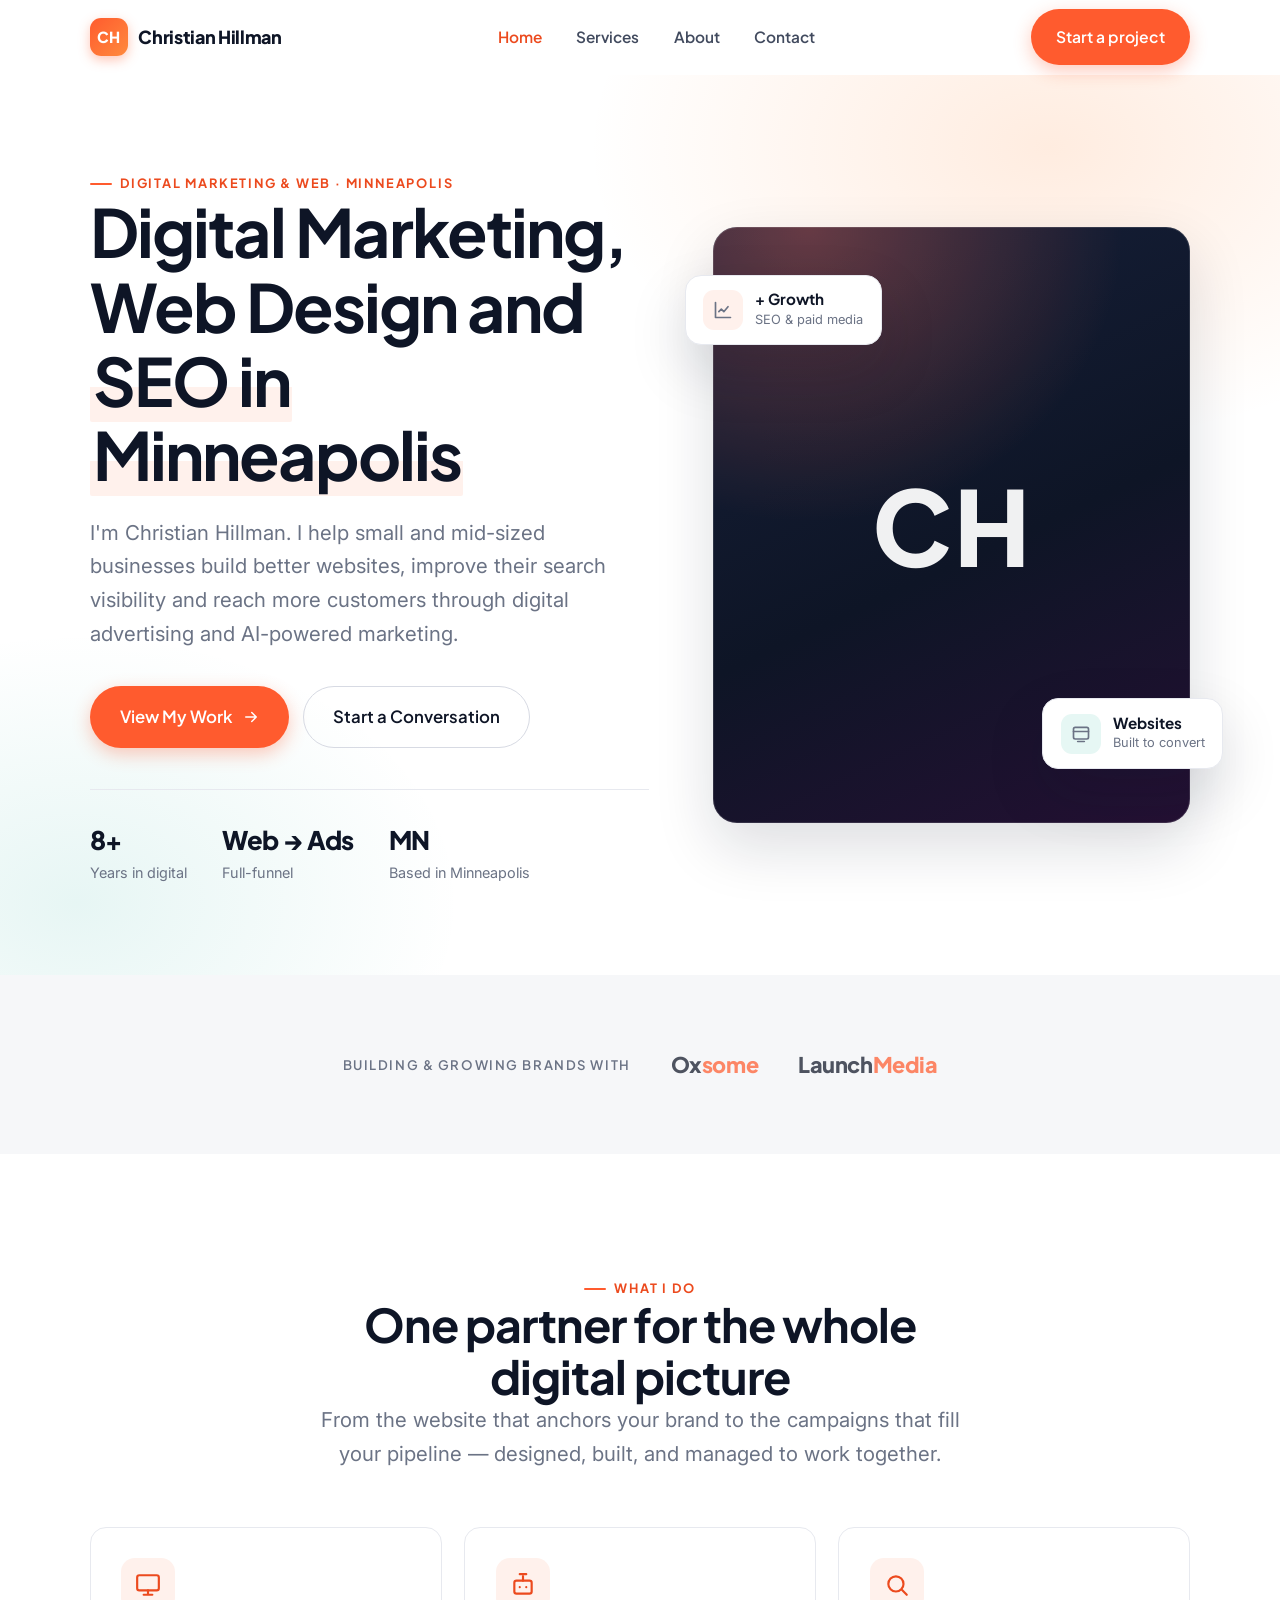
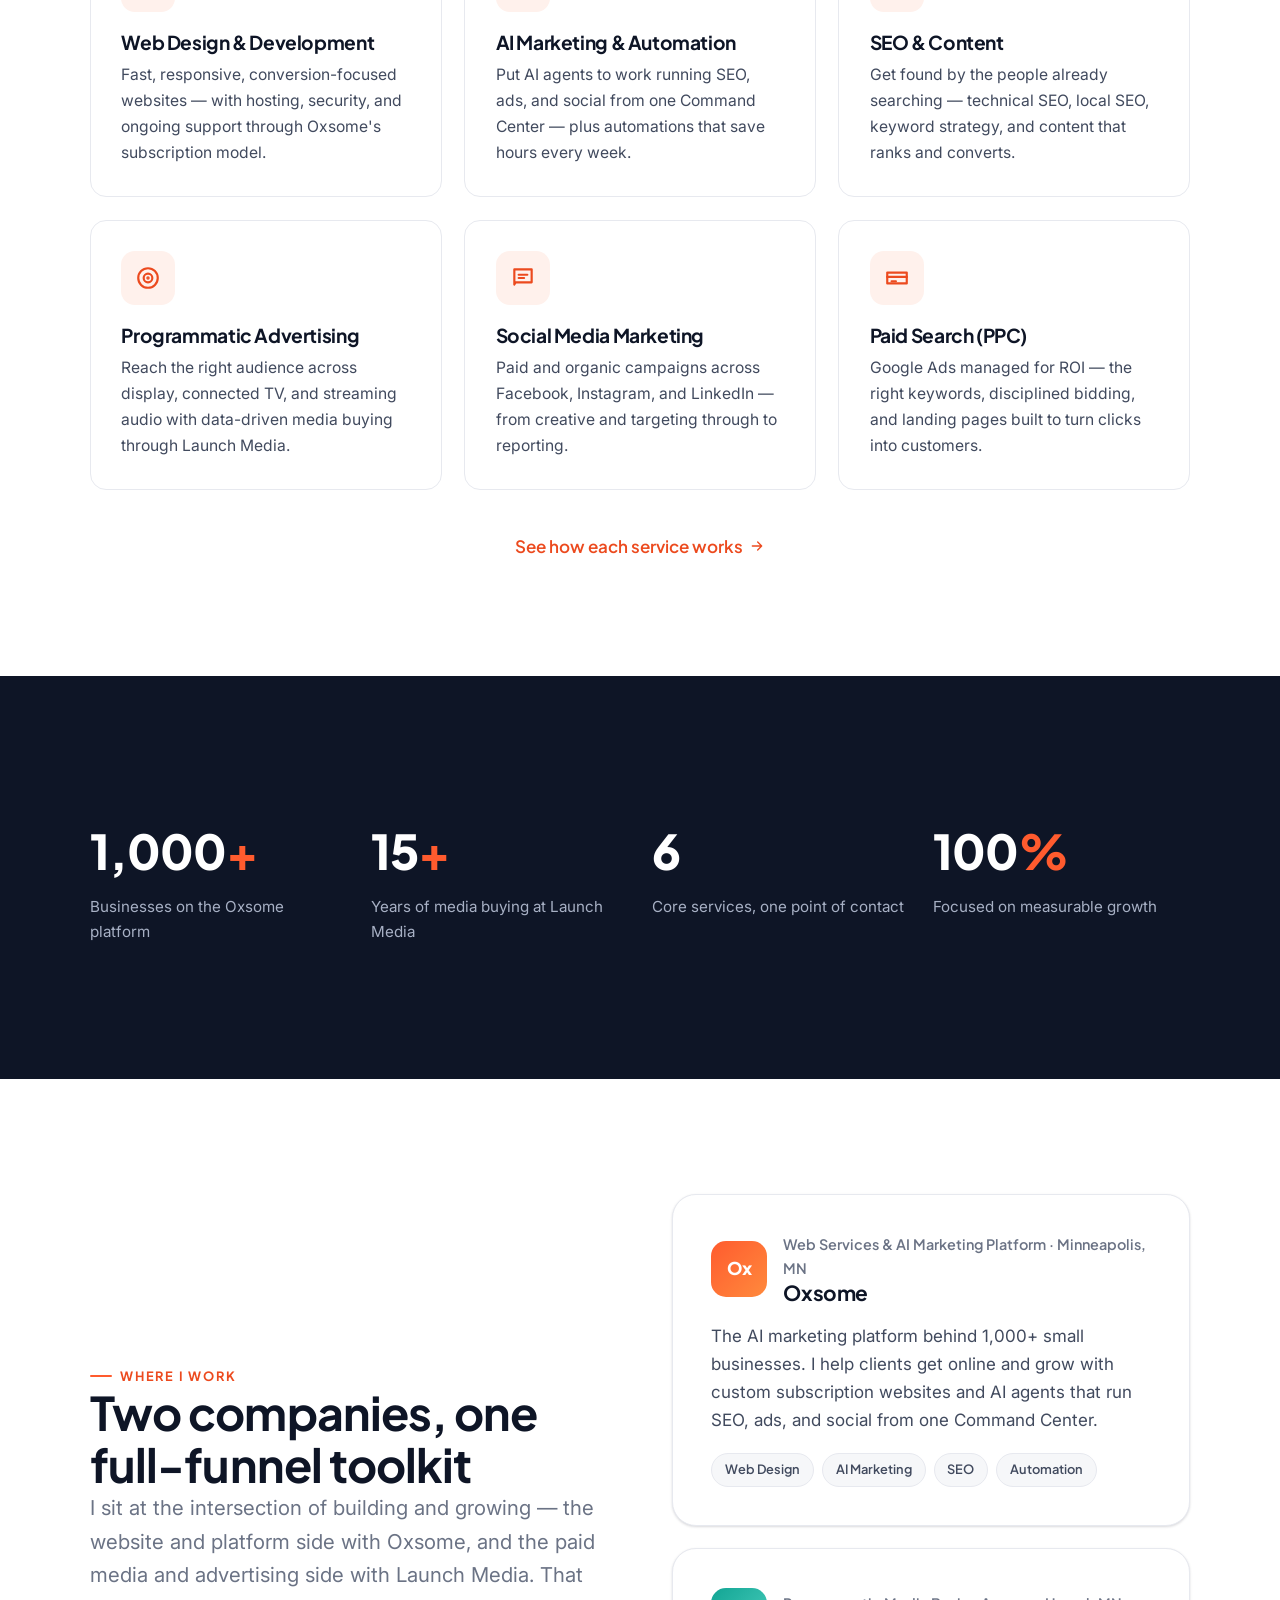
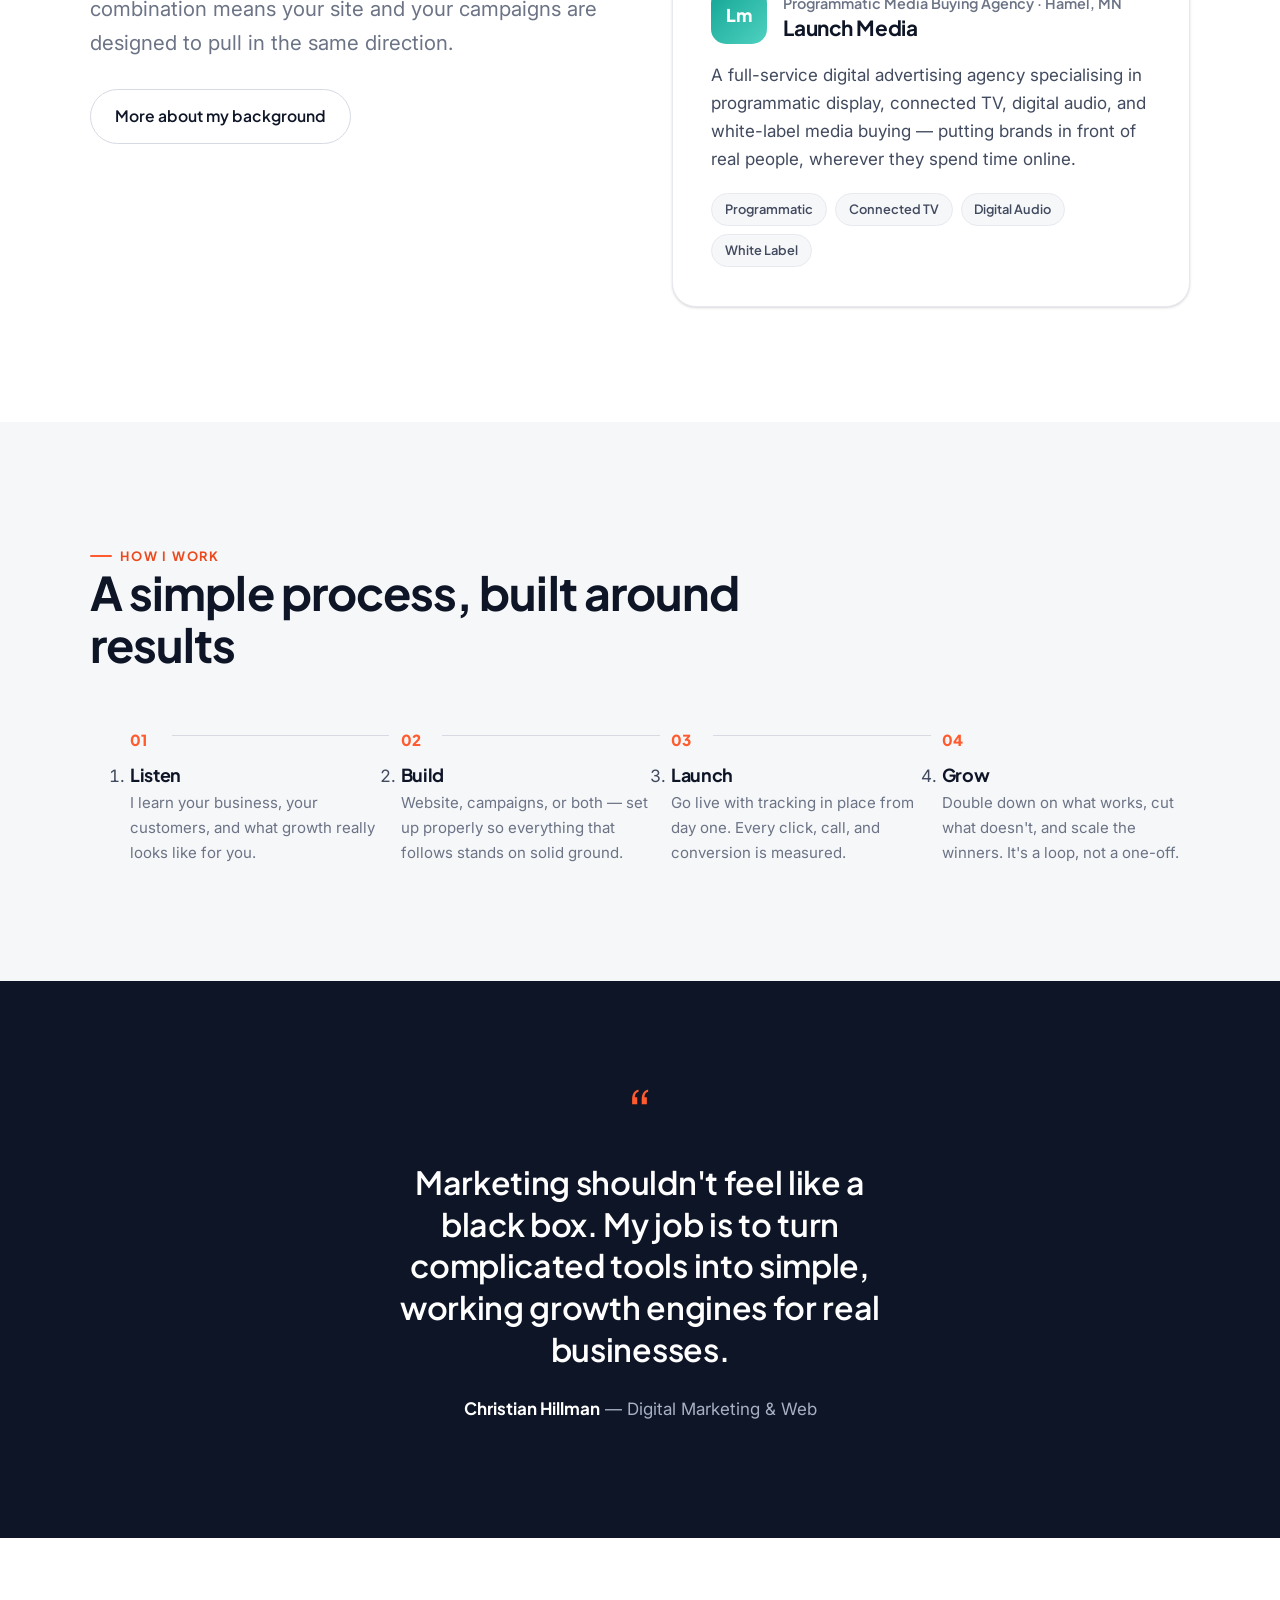
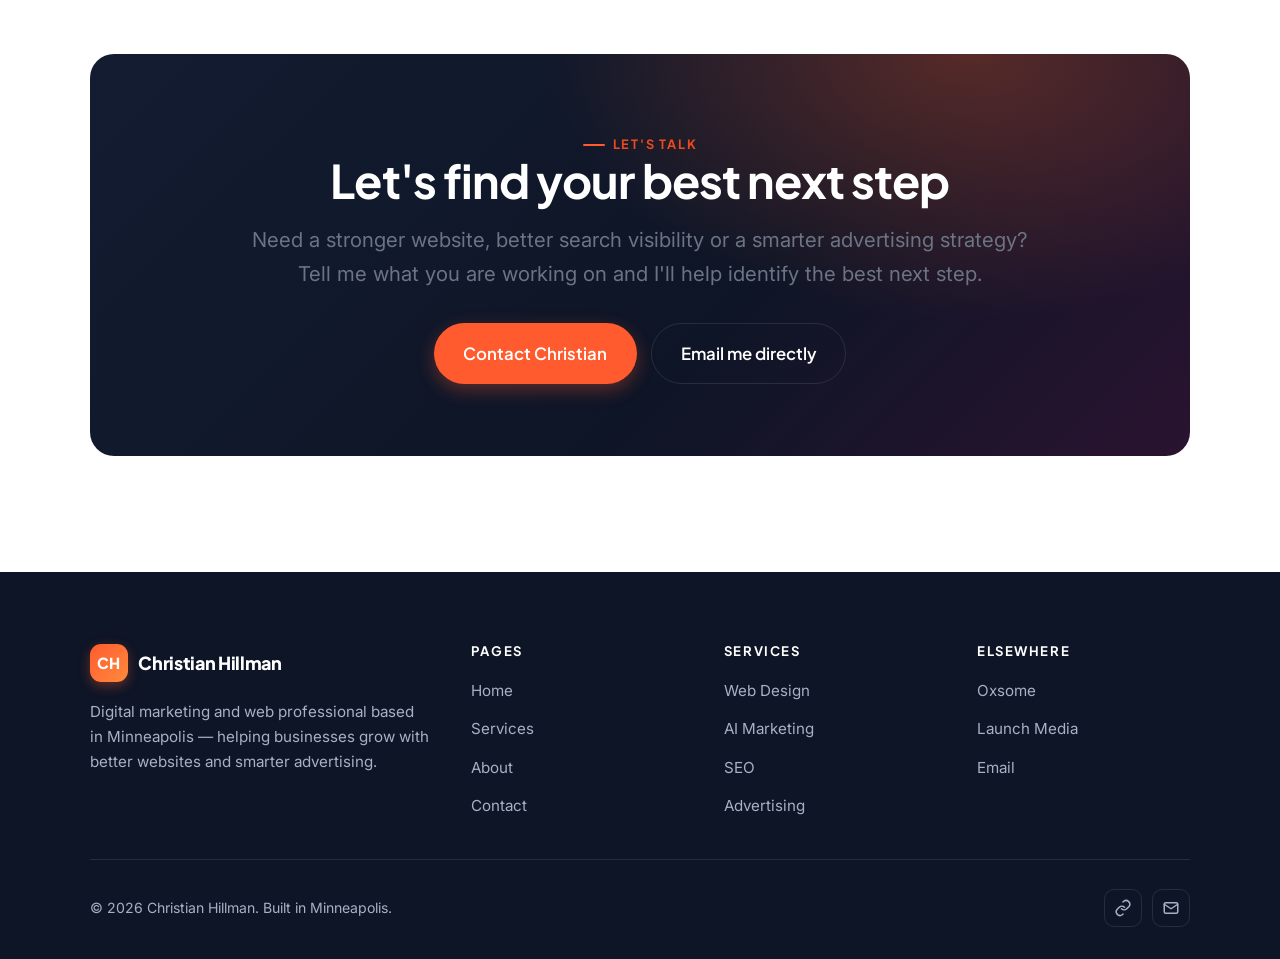
==== commit 6472fdf7: "SEO round 1: on-page metadata, H1/CTA, canonical(www), OG image, JSON-LD, analytics scaffold - Homep" ====
--- a/index.html
+++ b/index.html
@@ -3,18 +3,29 @@
 <head>
   <meta charset="UTF-8" />
   <meta name="viewport" content="width=device-width, initial-scale=1" />
-  <title>Christian Hillman — Digital Marketing &amp; Web in Minneapolis</title>
-  <meta name="description" content="Christian Hillman is a Minneapolis-based digital marketing and web professional. Websites and AI marketing with Oxsome, programmatic advertising with Launch Media, plus SEO, paid search, and social." />
-  <link rel="canonical" href="https://christian-hillman.vercel.app/" />
+  <title>Christian Hillman | Minneapolis Digital Marketing &amp; Web Design</title>
+  <meta name="description" content="Christian Hillman is a Minneapolis digital marketing and web professional specializing in web design, SEO, AI marketing automation, programmatic advertising and paid media." />
+  <link rel="canonical" href="https://www.christianrhillman.com/" />
   <meta name="theme-color" content="#ffffff" />
 
+  <!-- Google Search Console: when you have your verification code, paste the tag here, e.g.
+       <meta name="google-site-verification" content="YOUR_VERIFICATION_CODE" /> -->
+
+  <!-- Open Graph -->
   <meta property="og:type" content="website" />
-  <meta property="og:url" content="https://christian-hillman.vercel.app/" />
-  <meta property="og:title" content="Christian Hillman — Digital Marketing &amp; Web" />
-  <meta property="og:description" content="Websites, AI marketing, programmatic ads, SEO and paid media for growing businesses. Based in Minneapolis." />
+  <meta property="og:url" content="https://www.christianrhillman.com/" />
+  <meta property="og:title" content="Christian Hillman | Minneapolis Digital Marketing &amp; Web Design" />
+  <meta property="og:description" content="Web design, SEO, AI marketing automation and paid media experience based in Minneapolis." />
+  <meta property="og:image" content="https://www.christianrhillman.com/assets/og-image.png" />
+  <meta property="og:image:width" content="1200" />
+  <meta property="og:image:height" content="630" />
+  <meta property="og:image:alt" content="Christian Hillman — Minneapolis digital marketing and web design" />
+
+  <!-- Twitter / X -->
   <meta name="twitter:card" content="summary_large_image" />
-  <meta name="twitter:title" content="Christian Hillman — Digital Marketing &amp; Web" />
-  <meta name="twitter:description" content="Websites, AI marketing, programmatic ads, SEO and paid media for growing businesses." />
+  <meta name="twitter:title" content="Christian Hillman | Minneapolis Digital Marketing &amp; Web Design" />
+  <meta name="twitter:description" content="Web design, SEO, AI marketing automation and paid media experience based in Minneapolis." />
+  <meta name="twitter:image" content="https://www.christianrhillman.com/assets/og-image.png" />
 
   <link rel="icon" href="/favicon.svg" type="image/svg+xml" />
   <link rel="manifest" href="/site.webmanifest" />
@@ -24,20 +35,37 @@
   <link rel="stylesheet" href="/assets/css/style.css" />
   <script>document.documentElement.classList.add('js');</script>
 
+  <!-- Structured data: ProfilePage + Person -->
   <script type="application/ld+json">
   {
     "@context": "https://schema.org",
-    "@type": "Person",
-    "name": "Christian Hillman",
-    "jobTitle": "Digital Marketing & Web Professional",
-    "email": "mailto:Christian@wearelaunchmedia.com",
-    "url": "https://christian-hillman.vercel.app/",
-    "address": { "@type": "PostalAddress", "addressLocality": "Minneapolis", "addressRegion": "MN", "addressCountry": "US" },
-    "worksFor": [
-      { "@type": "Organization", "name": "Oxsome", "url": "https://oxsome.com" },
-      { "@type": "Organization", "name": "Launch Media", "url": "https://wearelaunchmedia.com" }
-    ],
-    "knowsAbout": ["Web Design", "AI Marketing", "SEO", "Programmatic Advertising", "Paid Search", "Social Media Marketing"]
+    "@type": "ProfilePage",
+    "dateModified": "2026-07-17",
+    "mainEntity": {
+      "@type": "Person",
+      "name": "Christian Hillman",
+      "jobTitle": "Digital Marketing and Web Professional",
+      "url": "https://www.christianrhillman.com/",
+      "email": "Christian@wearelaunchmedia.com",
+      "address": {
+        "@type": "PostalAddress",
+        "addressLocality": "Minneapolis–St. Paul",
+        "addressRegion": "MN",
+        "addressCountry": "US"
+      },
+      "worksFor": [
+        { "@type": "Organization", "name": "Oxsome", "url": "https://oxsome.com" },
+        { "@type": "Organization", "name": "Launch Media", "url": "https://wearelaunchmedia.com" }
+      ],
+      "knowsAbout": [
+        "Web Design",
+        "Search Engine Optimization",
+        "AI Marketing Automation",
+        "Programmatic Advertising",
+        "Google Ads",
+        "Paid Media"
+      ]
+    }
   }
   </script>
 </head>
@@ -71,18 +99,18 @@
       <div class="container hero__grid">
         <div class="hero__copy">
           <p class="eyebrow reveal">Digital Marketing &amp; Web · Minneapolis</p>
-          <h1 class="hero__title reveal d1">Websites and marketing that <span class="u">grow the business</span>.</h1>
+          <h1 class="hero__title reveal d1">Digital Marketing, Web Design and <span class="u">SEO in Minneapolis</span></h1>
           <p class="lead hero__sub reveal d2">
-            I'm Christian Hillman. I help small and mid-sized businesses win online — building
-            high-performing websites and AI-driven marketing with <strong>Oxsome</strong>, and running
-            data-driven ad campaigns with <strong>Launch Media</strong>.
+            I'm Christian Hillman. I help small and mid-sized businesses build better websites,
+            improve their search visibility and reach more customers through digital advertising
+            and AI-powered marketing.
           </p>
           <div class="hero__cta reveal d2">
-            <a class="btn btn--primary btn--lg" href="/contact.html">
-              Start a project
+            <a class="btn btn--primary btn--lg" href="#work" data-analytics="view_work">
+              View My Work
               <svg viewBox="0 0 24 24" fill="none" stroke="currentColor" stroke-width="2" stroke-linecap="round" stroke-linejoin="round"><path d="M5 12h14M13 6l6 6-6 6"/></svg>
             </a>
-            <a class="btn btn--ghost btn--lg" href="/services.html">Explore services</a>
+            <a class="btn btn--ghost btn--lg" href="/contact.html" data-analytics="start_conversation">Start a Conversation</a>
           </div>
           <dl class="hero__meta reveal d3">
             <div><dt>8+</dt><dd>Years in digital</dd></div>
@@ -251,11 +279,11 @@
       <div class="container">
         <div class="cta reveal">
           <p class="eyebrow center" style="justify-content:center">Let's talk</p>
-          <h2 class="h-lg">Ready to grow your business online?</h2>
-          <p class="lead mx-auto measure" style="margin-top:1rem">Whether you need a new website, better search rankings, or ads that actually perform — let's map out the plan.</p>
+          <h2 class="h-lg">Let's find your best next step</h2>
+          <p class="lead mx-auto measure" style="margin-top:1rem">Need a stronger website, better search visibility or a smarter advertising strategy? Tell me what you are working on and I'll help identify the best next step.</p>
           <div class="btn-row">
-            <a class="btn btn--primary btn--lg" href="/contact.html">Start a project</a>
-            <a class="btn btn--onink-ghost btn--lg" href="mailto:Christian@wearelaunchmedia.com">Email me directly</a>
+            <a class="btn btn--primary btn--lg" href="/contact.html" data-analytics="contact_click">Contact Christian</a>
+            <a class="btn btn--onink-ghost btn--lg" href="mailto:Christian@wearelaunchmedia.com" data-analytics="email_click">Email me directly</a>
           </div>
         </div>
       </div>
@@ -314,6 +342,7 @@
     </div>
   </footer>
 
+  <script defer src="/assets/js/analytics.js"></script>
   <script src="/assets/js/main.js"></script>
 </body>
 </html>
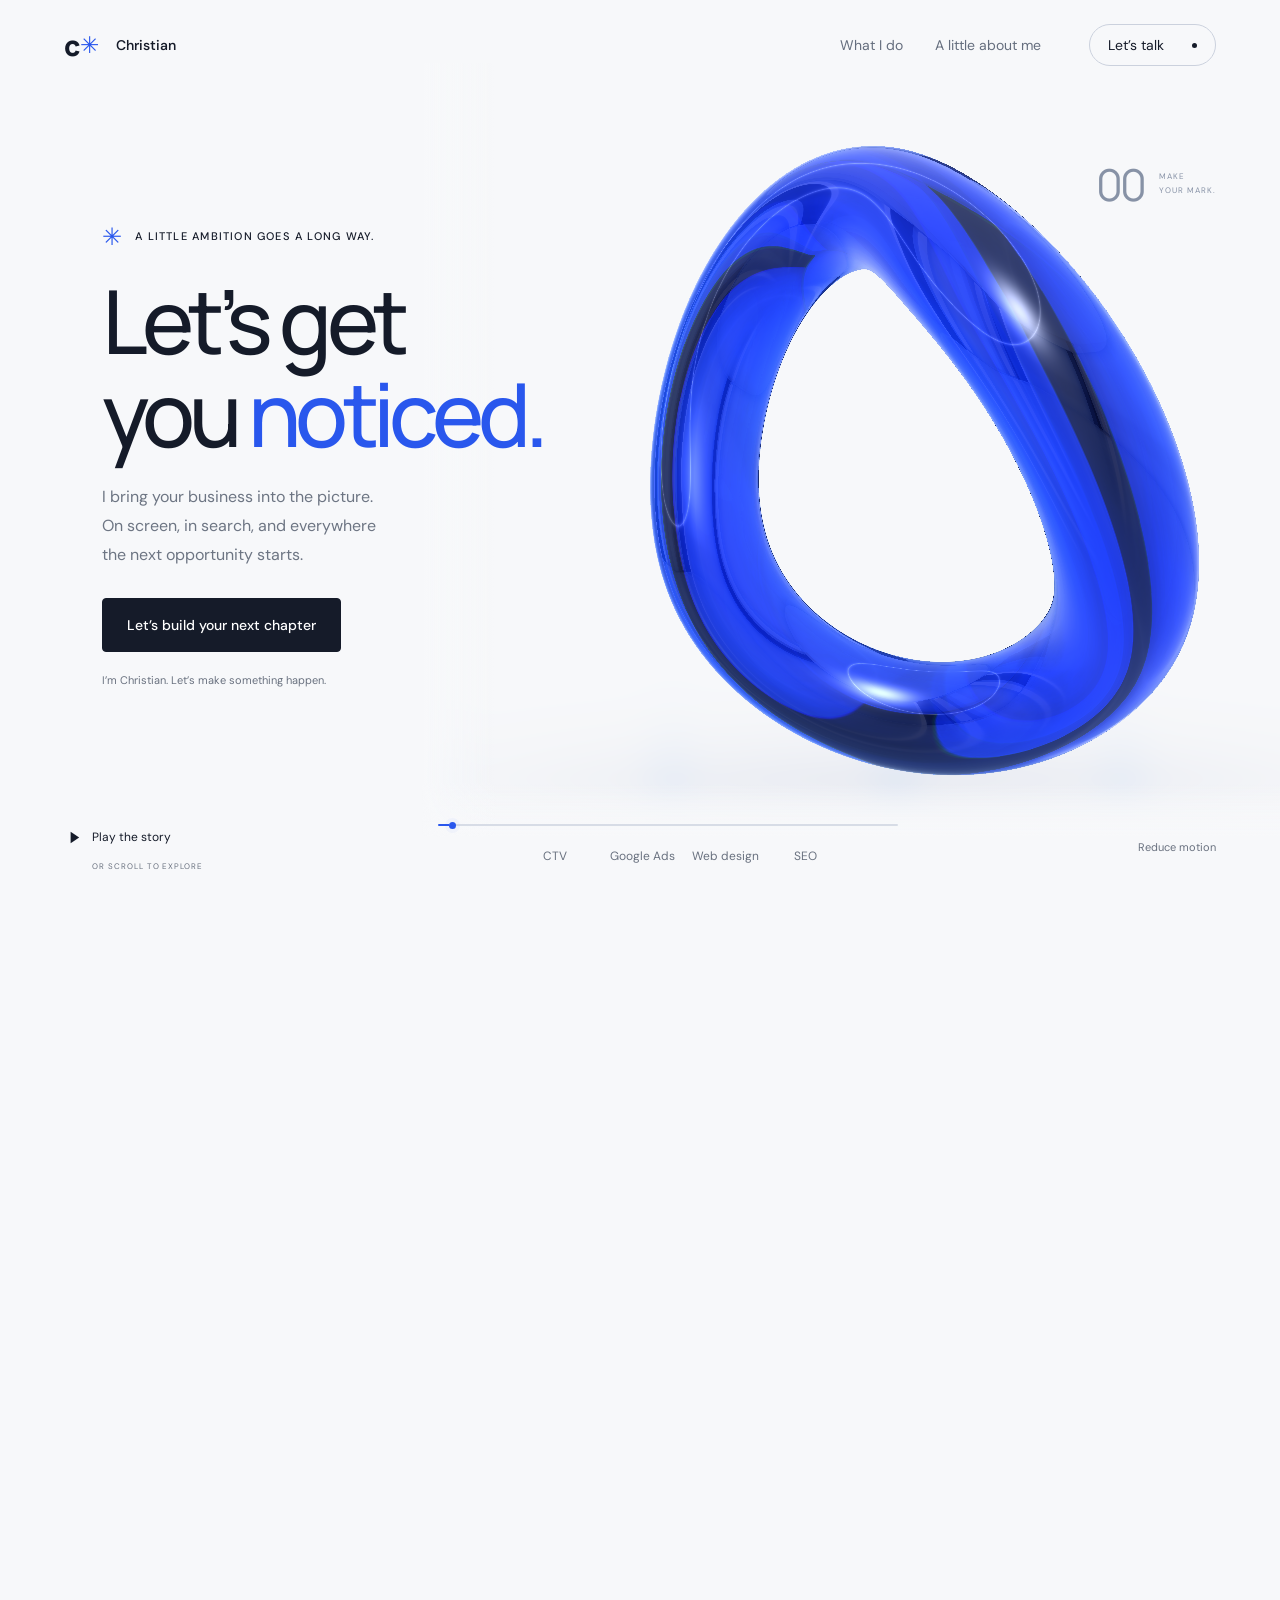
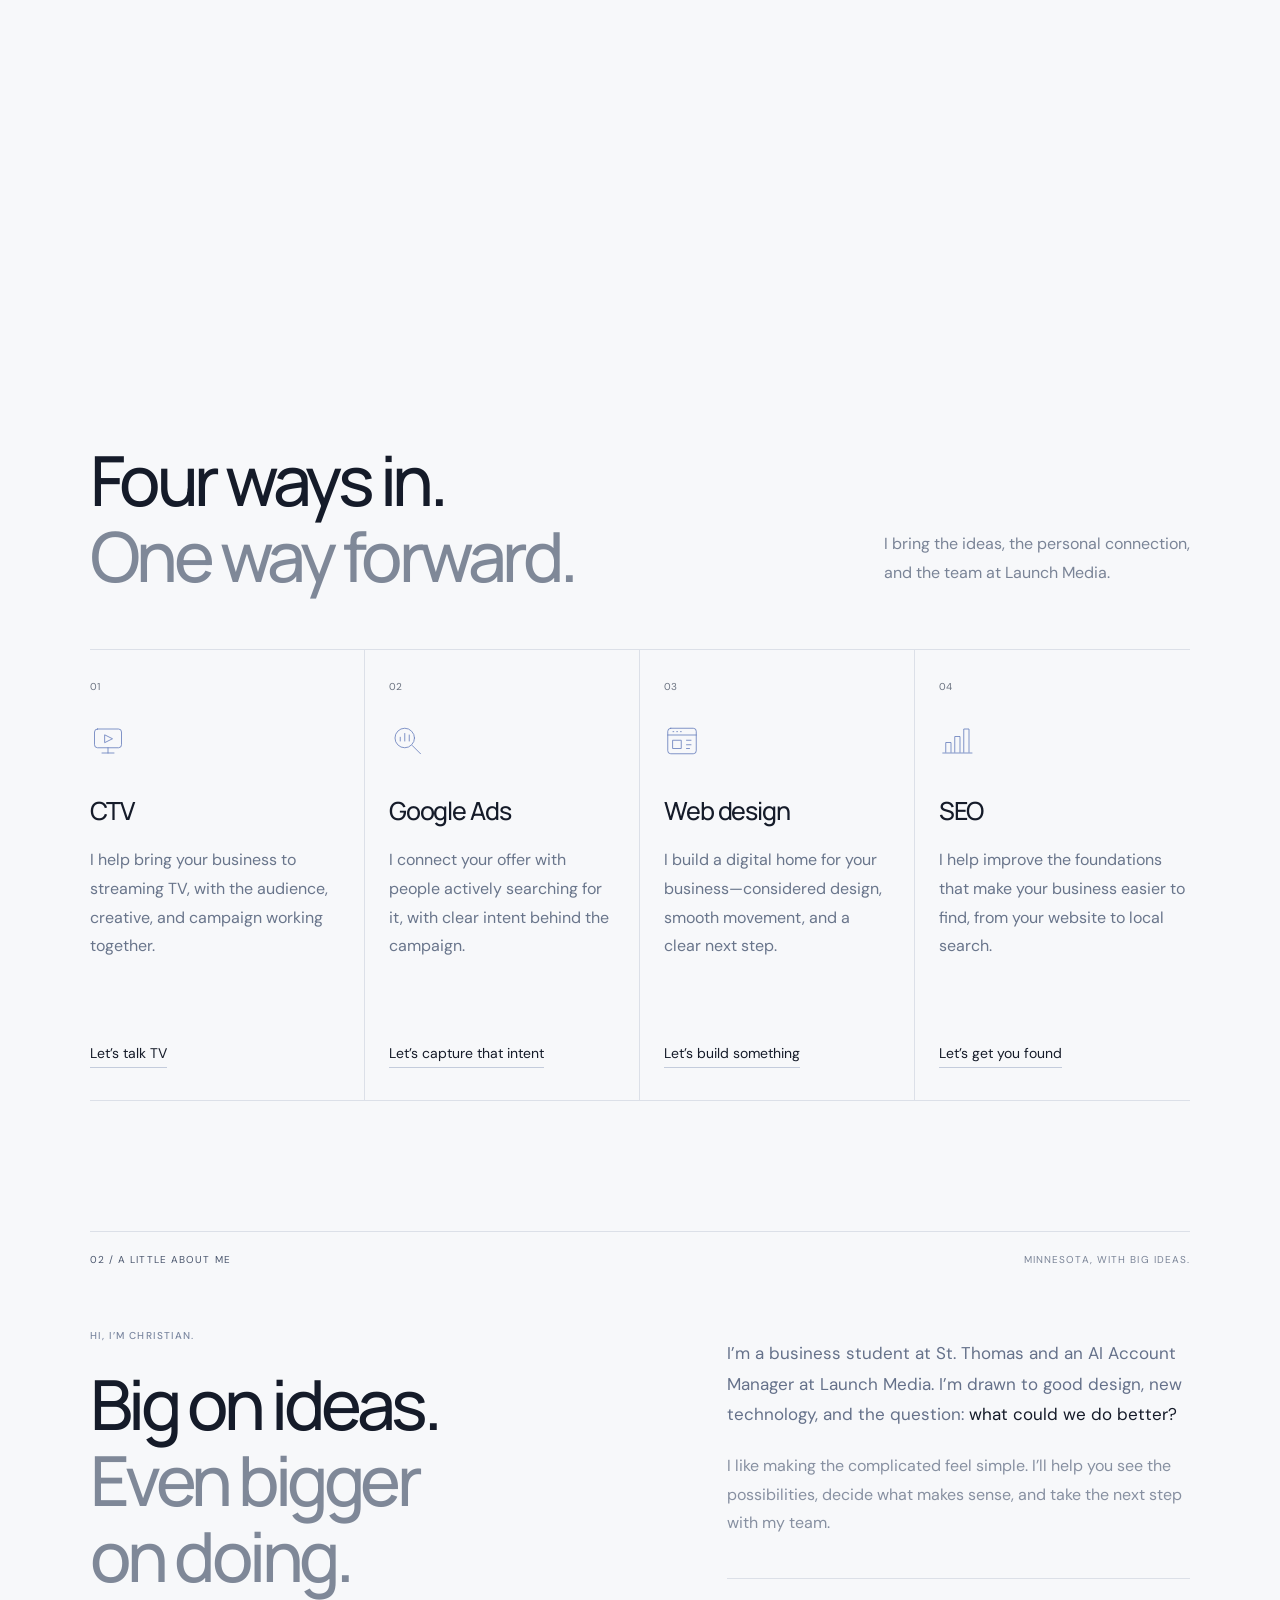
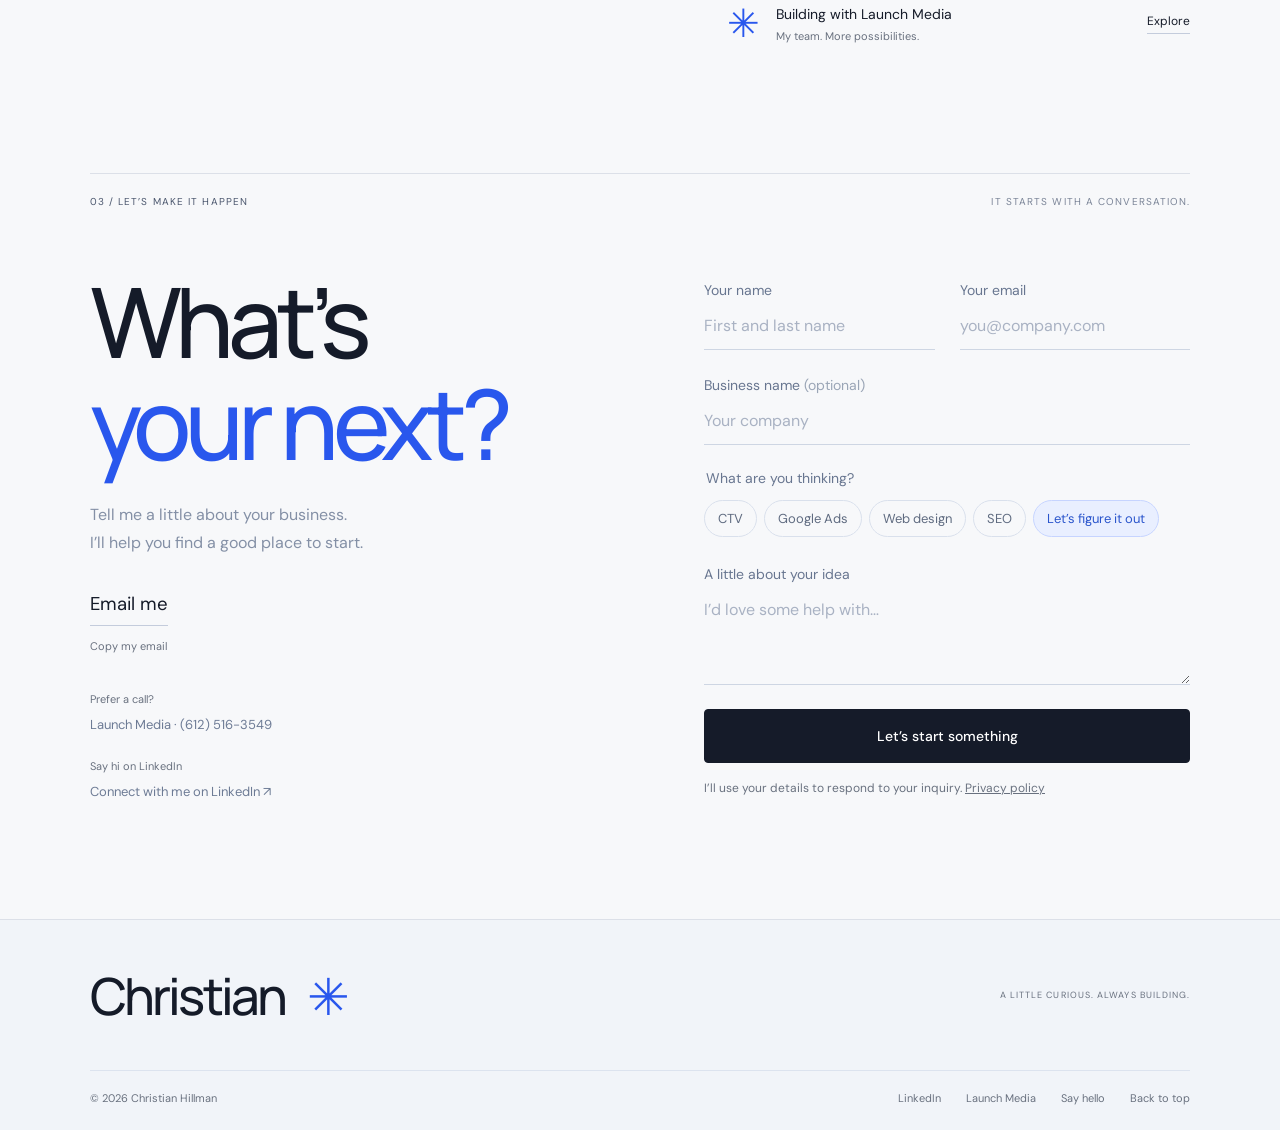
==== commit aa9faa6b: "Rebuild 2.0: the scroll-story site with the glass shape, new CTV scene and share card - New single-p" ====
--- a/index.html
+++ b/index.html
@@ -1,348 +1,57 @@
-<!DOCTYPE html>
-<html lang="en">
-<head>
-  <meta charset="UTF-8" />
-  <meta name="viewport" content="width=device-width, initial-scale=1" />
-  <title>Christian Hillman | Minneapolis Digital Marketing &amp; Web Design</title>
-  <meta name="description" content="Christian Hillman is a Minneapolis digital marketing and web professional specializing in web design, SEO, AI marketing automation, programmatic advertising and paid media." />
-  <link rel="canonical" href="https://www.christianrhillman.com/" />
-  <meta name="theme-color" content="#ffffff" />
-
-  <!-- Google Search Console: when you have your verification code, paste the tag here, e.g.
-       <meta name="google-site-verification" content="YOUR_VERIFICATION_CODE" /> -->
-
-  <!-- Open Graph -->
-  <meta property="og:type" content="website" />
-  <meta property="og:url" content="https://www.christianrhillman.com/" />
-  <meta property="og:title" content="Christian Hillman | Minneapolis Digital Marketing &amp; Web Design" />
-  <meta property="og:description" content="Web design, SEO, AI marketing automation and paid media experience based in Minneapolis." />
-  <meta property="og:image" content="https://www.christianrhillman.com/assets/og-image.png" />
-  <meta property="og:image:width" content="1200" />
-  <meta property="og:image:height" content="630" />
-  <meta property="og:image:alt" content="Christian Hillman — Minneapolis digital marketing and web design" />
-
-  <!-- Twitter / X -->
-  <meta name="twitter:card" content="summary_large_image" />
-  <meta name="twitter:title" content="Christian Hillman | Minneapolis Digital Marketing &amp; Web Design" />
-  <meta name="twitter:description" content="Web design, SEO, AI marketing automation and paid media experience based in Minneapolis." />
-  <meta name="twitter:image" content="https://www.christianrhillman.com/assets/og-image.png" />
-
-  <link rel="icon" href="/favicon.svg" type="image/svg+xml" />
-  <link rel="manifest" href="/site.webmanifest" />
-  <link rel="preconnect" href="https://fonts.googleapis.com" />
-  <link rel="preconnect" href="https://fonts.gstatic.com" crossorigin />
-  <link href="https://fonts.googleapis.com/css2?family=Inter:wght@400;500;600&family=Plus+Jakarta+Sans:wght@600;700;800&display=swap" rel="stylesheet" />
-  <link rel="stylesheet" href="/assets/css/style.css" />
-  <script>document.documentElement.classList.add('js');</script>
-
-  <!-- Structured data: ProfilePage + Person -->
-  <script type="application/ld+json">
-  {
-    "@context": "https://schema.org",
-    "@type": "ProfilePage",
-    "dateModified": "2026-07-17",
-    "mainEntity": {
-      "@type": "Person",
-      "name": "Christian Hillman",
-      "jobTitle": "Digital Marketing and Web Professional",
-      "url": "https://www.christianrhillman.com/",
-      "email": "Christian@wearelaunchmedia.com",
-      "address": {
-        "@type": "PostalAddress",
-        "addressLocality": "Minneapolis–St. Paul",
-        "addressRegion": "MN",
-        "addressCountry": "US"
-      },
-      "worksFor": [
-        { "@type": "Organization", "name": "Oxsome", "url": "https://oxsome.com" },
-        { "@type": "Organization", "name": "Launch Media", "url": "https://wearelaunchmedia.com" }
-      ],
-      "knowsAbout": [
-        "Web Design",
-        "Search Engine Optimization",
-        "AI Marketing Automation",
-        "Programmatic Advertising",
-        "Google Ads",
-        "Paid Media"
-      ]
-    }
-  }
-  </script>
-</head>
-<body>
-  <a class="skip-link" href="#main">Skip to content</a>
-
-  <!-- ===================== HEADER ===================== -->
-  <header class="site-header">
-    <div class="container site-header__inner">
-      <a class="brand" href="/" aria-label="Christian Hillman — home">
-        <span class="brand__mark">CH</span>
-        <span class="brand__name">Christian Hillman</span>
-      </a>
-      <nav class="nav" id="nav" aria-label="Primary">
-        <a class="nav__link is-active" href="/">Home</a>
-        <a class="nav__link" href="/services.html">Services</a>
-        <a class="nav__link" href="/about.html">About</a>
-        <a class="nav__link" href="/contact.html">Contact</a>
-        <a class="btn btn--primary" href="/contact.html">Start a project</a>
-      </nav>
-      <div class="header-actions">
-        <a class="btn btn--primary" href="/contact.html">Start a project</a>
-        <button class="nav-toggle" aria-label="Open menu" aria-controls="nav" aria-expanded="false"><span></span></button>
-      </div>
-    </div>
-  </header>
-
-  <main id="main">
-    <!-- ===================== HERO ===================== -->
-    <section class="hero">
-      <div class="container hero__grid">
-        <div class="hero__copy">
-          <p class="eyebrow reveal">Digital Marketing &amp; Web · Minneapolis</p>
-          <h1 class="hero__title reveal d1">Digital Marketing, Web Design and <span class="u">SEO in Minneapolis</span></h1>
-          <p class="lead hero__sub reveal d2">
-            I'm Christian Hillman. I help small and mid-sized businesses build better websites,
-            improve their search visibility and reach more customers through digital advertising
-            and AI-powered marketing.
-          </p>
-          <div class="hero__cta reveal d2">
-            <a class="btn btn--primary btn--lg" href="#work" data-analytics="view_work">
-              View My Work
-              <svg viewBox="0 0 24 24" fill="none" stroke="currentColor" stroke-width="2" stroke-linecap="round" stroke-linejoin="round"><path d="M5 12h14M13 6l6 6-6 6"/></svg>
-            </a>
-            <a class="btn btn--ghost btn--lg" href="/contact.html" data-analytics="start_conversation">Start a Conversation</a>
-          </div>
-          <dl class="hero__meta reveal d3">
-            <div><dt>8+</dt><dd>Years in digital</dd></div>
-            <div><dt>Web → Ads</dt><dd>Full-funnel</dd></div>
-            <div><dt>MN</dt><dd>Based in Minneapolis</dd></div>
-          </dl>
-        </div>
-
-        <div class="hero__visual reveal d1">
-          <div class="portrait">
-            <span class="portrait__mono">CH</span>
-            <span class="portrait__ring"></span>
-          </div>
-          <div class="float-card float-card--a">
-            <span class="float-card__icon bg-brand">
-              <svg viewBox="0 0 24 24" fill="none" stroke="currentColor" stroke-width="2" stroke-linecap="round" stroke-linejoin="round"><path d="M3 3v18h18"/><path d="M7 14l3-3 3 3 5-6"/></svg>
-            </span>
-            <span><strong>+ Growth</strong><span>SEO &amp; paid media</span></span>
-          </div>
-          <div class="float-card float-card--b">
-            <span class="float-card__icon bg-accent">
-              <svg viewBox="0 0 24 24" fill="none" stroke="currentColor" stroke-width="2" stroke-linecap="round" stroke-linejoin="round"><rect x="3" y="4" width="18" height="14" rx="2"/><path d="M3 9h18M8 21h8"/></svg>
-            </span>
-            <span><strong>Websites</strong><span>Built to convert</span></span>
-          </div>
-        </div>
-      </div>
-    </section>
-
-    <!-- ===================== TRUST ===================== -->
-    <section class="section section--tight section--soft">
-      <div class="container trust">
-        <span class="trust__label">Building &amp; growing brands with</span>
-        <a class="trust__logo" href="https://oxsome.com" target="_blank" rel="noopener">Ox<span>some</span></a>
-        <a class="trust__logo" href="https://wearelaunchmedia.com" target="_blank" rel="noopener">Launch<span>Media</span></a>
-      </div>
-    </section>
-
-    <!-- ===================== SERVICES ===================== -->
-    <section class="section" id="services">
-      <div class="container">
-        <div class="section-head center mx-auto">
-          <p class="eyebrow reveal">What I do</p>
-          <h2 class="h-lg reveal d1">One partner for the whole digital picture</h2>
-          <p class="lead reveal d2 mx-auto measure">From the website that anchors your brand to the campaigns that fill your pipeline — designed, built, and managed to work together.</p>
-        </div>
-        <div class="grid grid--3">
-          <article class="card reveal">
-            <div class="card__icon"><svg viewBox="0 0 24 24" fill="none" stroke="currentColor" stroke-width="2" stroke-linecap="round" stroke-linejoin="round"><rect x="2" y="3" width="20" height="14" rx="2"/><path d="M8 21h8M12 17v4"/></svg></div>
-            <h3>Web Design &amp; Development</h3>
-            <p>Fast, responsive, conversion-focused websites — with hosting, security, and ongoing support through Oxsome's subscription model.</p>
-          </article>
-          <article class="card reveal d1">
-            <div class="card__icon"><svg viewBox="0 0 24 24" fill="none" stroke="currentColor" stroke-width="2" stroke-linecap="round" stroke-linejoin="round"><rect x="4" y="8" width="16" height="12" rx="2"/><path d="M12 8V4M9 2h6M9 14h.01M15 14h.01"/></svg></div>
-            <h3>AI Marketing &amp; Automation</h3>
-            <p>Put AI agents to work running SEO, ads, and social from one Command Center — plus automations that save hours every week.</p>
-          </article>
-          <article class="card reveal d2">
-            <div class="card__icon"><svg viewBox="0 0 24 24" fill="none" stroke="currentColor" stroke-width="2" stroke-linecap="round" stroke-linejoin="round"><circle cx="11" cy="11" r="7"/><path d="M21 21l-4.3-4.3"/></svg></div>
-            <h3>SEO &amp; Content</h3>
-            <p>Get found by the people already searching — technical SEO, local SEO, keyword strategy, and content that ranks and converts.</p>
-          </article>
-          <article class="card reveal">
-            <div class="card__icon"><svg viewBox="0 0 24 24" fill="none" stroke="currentColor" stroke-width="2" stroke-linecap="round" stroke-linejoin="round"><circle cx="12" cy="12" r="9"/><circle cx="12" cy="12" r="4"/><circle cx="12" cy="12" r="0.6" fill="currentColor"/></svg></div>
-            <h3>Programmatic Advertising</h3>
-            <p>Reach the right audience across display, connected TV, and streaming audio with data-driven media buying through Launch Media.</p>
-          </article>
-          <article class="card reveal d1">
-            <div class="card__icon"><svg viewBox="0 0 24 24" fill="none" stroke="currentColor" stroke-width="2" stroke-linecap="round" stroke-linejoin="round"><path d="M4 4h16v12H5.2L4 18z"/><path d="M8 9h8M8 12h5"/></svg></div>
-            <h3>Social Media Marketing</h3>
-            <p>Paid and organic campaigns across Facebook, Instagram, and LinkedIn — from creative and targeting through to reporting.</p>
-          </article>
-          <article class="card reveal d2">
-            <div class="card__icon"><svg viewBox="0 0 24 24" fill="none" stroke="currentColor" stroke-width="2" stroke-linecap="round" stroke-linejoin="round"><path d="M3 7h18v10H3z"/><path d="M3 11h18M7 15h4"/></svg></div>
-            <h3>Paid Search (PPC)</h3>
-            <p>Google Ads managed for ROI — the right keywords, disciplined bidding, and landing pages built to turn clicks into customers.</p>
-          </article>
-        </div>
-        <div class="center" style="margin-top:2.6rem">
-          <a class="textlink" href="/services.html">See how each service works
-            <svg viewBox="0 0 24 24" fill="none" stroke="currentColor" stroke-width="2" stroke-linecap="round" stroke-linejoin="round"><path d="M5 12h14M13 6l6 6-6 6"/></svg>
-          </a>
-        </div>
-      </div>
-    </section>
-
-    <!-- ===================== STATS ===================== -->
-    <section class="section section--ink">
-      <div class="container">
-        <div class="stats">
-          <div class="stat reveal"><div class="stat__num">1,000<span>+</span></div><div class="stat__label">Businesses on the Oxsome platform</div></div>
-          <div class="stat reveal d1"><div class="stat__num">15<span>+</span></div><div class="stat__label">Years of media buying at Launch Media</div></div>
-          <div class="stat reveal d2"><div class="stat__num">6</div><div class="stat__label">Core services, one point of contact</div></div>
-          <div class="stat reveal d3"><div class="stat__num">100<span>%</span></div><div class="stat__label">Focused on measurable growth</div></div>
-        </div>
-      </div>
-    </section>
-
-    <!-- ===================== EXPERIENCE ===================== -->
-    <section class="section" id="work">
-      <div class="container split">
-        <div class="split__copy">
-          <p class="eyebrow reveal">Where I work</p>
-          <h2 class="h-lg reveal d1">Two companies, one full-funnel toolkit</h2>
-          <p class="lead reveal d2">I sit at the intersection of building and growing — the website and platform side with Oxsome, and the paid media and advertising side with Launch Media. That combination means your site and your campaigns are designed to pull in the same direction.</p>
-          <div class="reveal d2" style="margin-top:1.8rem">
-            <a class="btn btn--ghost" href="/about.html">More about my background</a>
-          </div>
-        </div>
-        <div class="split__media">
-          <article class="xp-card reveal d1">
-            <div class="xp-card__top">
-              <span class="xp-badge xp-badge--brand">Ox</span>
-              <div>
-                <p class="xp-card__role">Web Services &amp; AI Marketing Platform · Minneapolis, MN</p>
-                <h3>Oxsome</h3>
-              </div>
-            </div>
-            <p>The AI marketing platform behind 1,000+ small businesses. I help clients get online and grow with custom subscription websites and AI agents that run SEO, ads, and social from one Command Center.</p>
-            <div class="tags"><span class="tag">Web Design</span><span class="tag">AI Marketing</span><span class="tag">SEO</span><span class="tag">Automation</span></div>
-          </article>
-          <article class="xp-card reveal d2">
-            <div class="xp-card__top">
-              <span class="xp-badge xp-badge--accent">Lm</span>
-              <div>
-                <p class="xp-card__role">Programmatic Media Buying Agency · Hamel, MN</p>
-                <h3>Launch Media</h3>
-              </div>
-            </div>
-            <p>A full-service digital advertising agency specialising in programmatic display, connected TV, digital audio, and white-label media buying — putting brands in front of real people, wherever they spend time online.</p>
-            <div class="tags"><span class="tag">Programmatic</span><span class="tag">Connected TV</span><span class="tag">Digital Audio</span><span class="tag">White Label</span></div>
-          </article>
-        </div>
-      </div>
-    </section>
-
-    <!-- ===================== PROCESS ===================== -->
-    <section class="section section--soft">
-      <div class="container">
-        <div class="section-head reveal">
-          <p class="eyebrow">How I work</p>
-          <h2 class="h-lg">A simple process, built around results</h2>
-        </div>
-        <ol class="steps">
-          <li class="step reveal"><h3>Listen</h3><p>I learn your business, your customers, and what growth really looks like for you.</p></li>
-          <li class="step reveal d1"><h3>Build</h3><p>Website, campaigns, or both — set up properly so everything that follows stands on solid ground.</p></li>
-          <li class="step reveal d2"><h3>Launch</h3><p>Go live with tracking in place from day one. Every click, call, and conversion is measured.</p></li>
-          <li class="step reveal d3"><h3>Grow</h3><p>Double down on what works, cut what doesn't, and scale the winners. It's a loop, not a one-off.</p></li>
-        </ol>
-      </div>
-    </section>
-
-    <!-- ===================== QUOTE ===================== -->
-    <section class="section section--ink">
-      <div class="container">
-        <figure class="quote reveal mx-auto center">
-          <span class="quote__mark">&ldquo;</span>
-          <blockquote>Marketing shouldn't feel like a black box. My job is to turn complicated tools into simple, working growth engines for real businesses.</blockquote>
-          <figcaption><strong>Christian Hillman</strong> — Digital Marketing &amp; Web</figcaption>
-        </figure>
-      </div>
-    </section>
-
-    <!-- ===================== CTA ===================== -->
-    <section class="section">
-      <div class="container">
-        <div class="cta reveal">
-          <p class="eyebrow center" style="justify-content:center">Let's talk</p>
-          <h2 class="h-lg">Let's find your best next step</h2>
-          <p class="lead mx-auto measure" style="margin-top:1rem">Need a stronger website, better search visibility or a smarter advertising strategy? Tell me what you are working on and I'll help identify the best next step.</p>
-          <div class="btn-row">
-            <a class="btn btn--primary btn--lg" href="/contact.html" data-analytics="contact_click">Contact Christian</a>
-            <a class="btn btn--onink-ghost btn--lg" href="mailto:Christian@wearelaunchmedia.com" data-analytics="email_click">Email me directly</a>
-          </div>
-        </div>
-      </div>
-    </section>
-  </main>
-
-  <!-- ===================== FOOTER ===================== -->
-  <footer class="site-footer">
-    <div class="container">
-      <div class="footer-grid">
-        <div class="footer-about-col">
-          <a class="brand" href="/" aria-label="Christian Hillman — home">
-            <span class="brand__mark">CH</span>
-            <span class="brand__name">Christian Hillman</span>
-          </a>
-          <p class="footer-about">Digital marketing and web professional based in Minneapolis — helping businesses grow with better websites and smarter advertising.</p>
-        </div>
-        <div class="footer-col">
-          <h4>Pages</h4>
-          <ul>
-            <li><a href="/">Home</a></li>
-            <li><a href="/services.html">Services</a></li>
-            <li><a href="/about.html">About</a></li>
-            <li><a href="/contact.html">Contact</a></li>
-          </ul>
-        </div>
-        <div class="footer-col">
-          <h4>Services</h4>
-          <ul>
-            <li><a href="/services.html#web">Web Design</a></li>
-            <li><a href="/services.html#ai">AI Marketing</a></li>
-            <li><a href="/services.html#seo">SEO</a></li>
-            <li><a href="/services.html#ads">Advertising</a></li>
-          </ul>
-        </div>
-        <div class="footer-col">
-          <h4>Elsewhere</h4>
-          <ul>
-            <li><a href="https://oxsome.com" target="_blank" rel="noopener">Oxsome</a></li>
-            <li><a href="https://wearelaunchmedia.com" target="_blank" rel="noopener">Launch Media</a></li>
-            <li><a href="mailto:Christian@wearelaunchmedia.com">Email</a></li>
-          </ul>
-        </div>
-      </div>
-      <div class="footer-bottom">
-        <p>© <span id="year">2026</span> Christian Hillman. Built in Minneapolis.</p>
-        <div class="socials">
-          <a href="https://wearelaunchmedia.com" target="_blank" rel="noopener" aria-label="Launch Media">
-            <svg viewBox="0 0 24 24" fill="none" stroke="currentColor" stroke-width="2" stroke-linecap="round" stroke-linejoin="round"><path d="M10 13a5 5 0 0 0 7 0l3-3a5 5 0 0 0-7-7l-1 1"/><path d="M14 11a5 5 0 0 0-7 0l-3 3a5 5 0 0 0 7 7l1-1"/></svg>
-          </a>
-          <a href="mailto:Christian@wearelaunchmedia.com" aria-label="Email Christian">
-            <svg viewBox="0 0 24 24" fill="none" stroke="currentColor" stroke-width="2" stroke-linecap="round" stroke-linejoin="round"><rect x="3" y="5" width="18" height="14" rx="2"/><path d="m3 7 9 6 9-6"/></svg>
-          </a>
-        </div>
-      </div>
-    </div>
-  </footer>
-
-  <script defer src="/assets/js/analytics.js"></script>
-  <script src="/assets/js/main.js"></script>
-</body>
-</html>
+<!doctype html>
+<html lang="en" class="no-js"><head><script>document.documentElement.classList.replace('no-js','js')</script>
+<meta charset="utf-8"><meta name="viewport" content="width=device-width,initial-scale=1">
+<title>Christian Hillman — Let’s get you noticed.</title><meta name="description" content="I help businesses get noticed with Connected TV, Google Ads, web design, and SEO. Based in Minnesota. Building with Launch Media. Let’s talk."><meta name="theme-color" content="#f7f8fa"><link rel="canonical" href="https://www.christianrhillman.com/">
+<meta property="og:type" content="website"><meta property="og:title" content="Christian Hillman — Let’s get you noticed."><meta property="og:description" content="CTV. Google Ads. Web design. SEO. Your next chapter starts with a conversation."><meta property="og:url" content="https://www.christianrhillman.com/"><meta property="og:image" content="https://www.christianrhillman.com/assets/og-image.png?v=2"><meta property="og:image:width" content="1200"><meta property="og:image:height" content="630"><meta property="og:image:alt" content="Christian Hillman — Let’s get you noticed. CTV, Google Ads, web design and SEO."><meta name="twitter:card" content="summary_large_image"><meta name="twitter:image" content="https://www.christianrhillman.com/assets/og-image.png?v=2">
+<link rel="icon" type="image/svg+xml" href="data:image/svg+xml,%3Csvg xmlns='http://www.w3.org/2000/svg' viewBox='0 0 64 64'%3E%3Crect width='64' height='64' rx='16' fill='%23f7f8fa'/%3E%3Ctext x='8' y='46' font-family='Manrope,Arial,sans-serif' font-weight='800' font-size='40' letter-spacing='-3' fill='%23151b29'%3Ec%3C/text%3E%3Cg stroke='%232957ed' stroke-width='3.2' stroke-linecap='round'%3E%3Cpath d='M46 12v16M39.1 16l13.8 8M39.1 24l13.8-8'/%3E%3C/g%3E%3C/svg%3E"><link rel="apple-touch-icon" href="/assets/apple-touch-icon.png">
+<link rel="preconnect" href="https://fonts.googleapis.com"><link rel="preconnect" href="https://fonts.gstatic.com" crossorigin><link href="https://fonts.googleapis.com/css2?family=DM+Sans:wght@400;450;500;550;600;650;700&family=Manrope:wght@400;450;500;550;600;650;700;750;800&display=swap" rel="stylesheet"><link rel="preload" as="image" href="/assets/studio-reflections.webp"><link rel="stylesheet" href="/assets/style.css?v=10">
+<script defer src="/assets/film.js?v=10"></script><script defer src="/assets/app.js?v=10"></script><script type="application/ld+json">{"@context":"https://schema.org","@type":"ProfilePage","mainEntity":{"@type":"Person","name":"Christian Hillman","url":"https://www.christianrhillman.com/","sameAs":["https://www.linkedin.com/in/christian-hillman-3ab727377/"],"jobTitle":"AI Account Manager","email":"contact@christianrhillman.com","worksFor":{"@type":"Organization","name":"Launch Media","url":"https://wearelaunchmedia.com"},"address":{"@type":"PostalAddress","addressLocality":"Minneapolis","addressRegion":"MN","addressCountry":"US"}}}</script>
+</head><body>
+<a class="skip" href="#services">Skip the scroll story</a><div class="page-progress" aria-hidden="true"><i></i></div>
+<header class="header"><a class="brand" href="#home" aria-label="Christian home"><span class="monogram">c<span>✳</span></span><span>Christian</span></a><nav id="navigation" aria-label="Main navigation"><a href="#services">What I do</a><a href="#christian">A little about me</a></nav><a class="nav-contact" href="#contact">Let’s talk<span class="contact-dot" aria-hidden="true"></span></a><button class="menu-toggle" aria-controls="navigation" aria-expanded="false" aria-label="Open navigation"><span></span><span></span></button></header>
+<main>
+<section class="scroll-film" id="home" aria-label="How I help your business get noticed"><div class="film-stage">
+<div class="film-visual" aria-hidden="true"><img class="film-poster" src="/assets/signal-still-v2.webp" width="1536" height="1024" alt="" fetchpriority="high"><canvas id="signal-canvas"></canvas><div class="visual-vignette"></div></div>
+<div class="film-copy film-intro" data-scene="0"><p class="eyebrow"><span class="little-star" aria-hidden="true">✳</span> A LITTLE AMBITION GOES A LONG WAY.</p><h1>Let’s get <br>you <span class="blue-text">noticed.</span></h1><p>I bring your business into the picture. <br>On screen, in search, and everywhere <br>the next opportunity starts.</p><a href="#contact" class="button magnetic">Let’s build your next chapter</a><span class="intro-byline">I’m Christian. Let’s make something happen.</span></div>
+<div class="film-copy" data-scene="1" aria-hidden="true" inert><span class="scene-number">01 / CONNECTED TV</span><h2>A bigger <br><span class="blue-text">stage.</span></h2><p>I bring your business to streaming TV <br>with unskippable ad placements. <br>A big-screen moment for your brand.</p><a class="text-link interest-link" data-interest="CTV" href="#contact">Let’s talk CTV</a></div>
+<div class="film-copy" data-scene="2" aria-hidden="true" inert><span class="scene-number">02 / GOOGLE ADS</span><h2>Right place. <br><span class="blue-text">Right moment.</span></h2><p>I help you show up when people are <br>already looking for what you offer. <br>Intent meets opportunity.</p><a class="text-link interest-link" data-interest="Google Ads" href="#contact">Let’s talk Google Ads</a></div>
+<div class="film-copy" data-scene="3" aria-hidden="true" inert><span class="scene-number">03 / WEB DESIGN</span><h2>Look the part. <br><span class="blue-text">Feel different.</span></h2><p>I create websites that make a strong <br>first impression—and make the next <br>step feel easy.</p><a class="text-link interest-link" data-interest="Web design" href="#contact">Let’s build your website</a></div>
+<div class="film-copy" data-scene="4" aria-hidden="true" inert><span class="scene-number">04 / SEO</span><h2>Be there. <br><span class="blue-text">Be found.</span></h2><p>I help build the search presence <br>your business deserves. A clear website. <br>A stronger local footprint.</p><a class="text-link interest-link" data-interest="SEO" href="#contact">Let’s talk SEO</a></div>
+<div class="film-copy film-finale" data-scene="5" aria-hidden="true" inert><span class="scene-number">ONE BUSINESS. MORE POSSIBILITIES.</span><h2>Your next <br><span class="blue-text">chapter.</span></h2><p>I’ll help you connect the dots. <br>Let’s start with a conversation.</p><a class="button magnetic" href="#contact">Let’s talk</a></div>
+<div class="visual-panel tv-panel ctv-demo" aria-hidden="true">
+  <div class="ctv-room"><div class="ctv-shot"><img src="/assets/ctv-living-room.webp" width="2048" height="1360" alt="" decoding="async"><span class="tv-ad-badge">Ad · <b>0:15</b></span></div><span class="ctv-photo-note">ILLUSTRATIVE AD PLACEMENT</span></div>
+  <div class="ctv-ad-status"><span class="ad-lock"><svg viewBox="0 0 24 24"><rect x="5" y="10" width="14" height="11" rx="2"/><path d="M8 10V7a4 4 0 0 1 8 0v3"/></svg></span><div><strong>Unskippable ad</strong><span>Your message stays in the moment.</span></div><span class="ctv-countdown"><b>15</b>s</span></div><div class="ctv-progress"><i></i></div>
+  <span class="floating-caption">A BIG-SCREEN MOMENT. NO SKIP BUTTON.</span>
+</div>
+<div class="visual-panel ads-panel search-demo" aria-hidden="true">
+  <div class="search-demo-top"><span class="google-word"><i>G</i><i>o</i><i>o</i><i>g</i><i>l</i><i>e</i></span><span class="search-demo-note">SEARCH</span></div>
+  <div class="search-field"><svg viewBox="0 0 24 24"><circle cx="10.5" cy="10.5" r="6.5"/><path d="m16 16 5 5"/></svg><span class="ads-query">roof repair near me</span><i class="typing-cursor"></i></div>
+  <div class="search-demo-tabs"><span class="selected">All</span><span>Images</span><span>Maps</span><span>More</span></div>
+  <div class="sponsored-result"><span class="sponsored-label">Sponsored</span><div class="result-identity"><span class="business-initial">Y</span><span><b>Your business</b><small>yourbusiness.com</small></span><span class="result-menu">⋮</span></div><strong>Your Business | Local Roof Repair</strong><p>Expert help for your home. Tell us what you need and get a free estimate.</p><div class="ad-sitelinks"><span>Our services</span><span>Request an estimate</span></div></div>
+  <div class="ads-organic"><small>More results</small><span>Local roofing services near you</span></div>
+  <span class="floating-caption">ILLUSTRATIVE GOOGLE SEARCH AD</span>
+</div>
+<div class="visual-panel website-panel professional-demo" aria-hidden="true">
+  <div class="browser-bar"><span class="browser-dots"><i></i><i></i><i></i></span><span>aera.example</span><span>+</span></div>
+  <div class="concept-website"><div class="web-demo-nav"><b>aéra<span>STAYS</span></b><div><span>The stay</span><span>The island</span><span class="web-book">Reserve a stay</span></div></div>
+    <div class="web-demo-hero"><div class="web-demo-copy"><span>SANTORINI, GREECE</span><strong>Somewhere<br>worth slowing<br>down.</strong><p>Room to breathe.<br>A view to remember.</p><span class="web-demo-cta">Discover your stay</span></div><div class="web-demo-photo"><img src="/assets/real-hotel.webp" width="1400" height="2100" alt="" decoding="async"><span>36°27′ N · 25°22′ E</span></div></div>
+    <div class="web-demo-bottom"><span>A slower kind<br>of stay.</span><p>Thoughtful spaces. Island mornings.<br>The luxury of taking your time.</p><span class="web-demo-seal">AÉRA<br>EST. 2026</span></div>
+  </div><span class="floating-caption">A WEB DESIGN CONCEPT / BY ME</span>
+</div>
+<div class="visual-panel seo-panel search-demo seo-demo" aria-hidden="true">
+  <div class="search-demo-top"><span class="google-word"><i>G</i><i>o</i><i>o</i><i>g</i><i>l</i><i>e</i></span><span class="search-demo-note">ORGANIC RESULTS</span></div>
+  <div class="search-field"><svg viewBox="0 0 24 24"><circle cx="10.5" cy="10.5" r="6.5"/><path d="m16 16 5 5"/></svg><span>roof repair near me</span></div>
+  <div class="ranking-results"><div class="ranking-result ranking-first"><span class="rank-number">01</span><div><span class="rank-domain">yourbusiness.com</span><strong>Your business. Found first.</strong><p>Local roof repair, with the answers people need.</p></div><span class="rank-label">YOUR BUSINESS</span></div>
+    <div class="ranking-result competitor"><span class="rank-number">02</span><div><span class="rank-domain">competitor-one.example</span><strong>Another roofing company</strong></div></div>
+    <div class="ranking-result competitor"><span class="rank-number">03</span><div><span class="rank-domain">competitor-two.example</span><strong>Another local roofer</strong></div></div>
+    <div class="ranking-result competitor"><span class="rank-number">04</span><div><span class="rank-domain">competitor-three.example</span><strong>Another roofing contractor</strong></div></div>
+  </div><span class="floating-caption">ILLUSTRATIVE RANKING. RESULTS ARE NOT GUARANTEED.</span>
+</div>
+<div class="film-chapter-mark" aria-hidden="true"><span id="visual-index">00</span><span>MAKE<br>YOUR MARK.</span></div>
+<div class="film-controls"><div class="film-play-controls"><button id="play-film"><svg class="play-icon" viewBox="0 0 20 20" aria-hidden="true"><path d="m7 4 9 6-9 6Z"/></svg><svg class="pause-icon" viewBox="0 0 20 20" aria-hidden="true"><path d="M6 4v12M14 4v12"/></svg><span>Play the story</span></button><span class="scroll-instruction">OR SCROLL TO EXPLORE</span></div><div class="film-timeline"><label for="film-scrub" class="sr-only">Scroll story progress</label><input id="film-scrub" type="range" min="0" max="1000" value="0" step="1" aria-valuetext="Introduction"><div class="chapter-links" aria-label="Jump to a service in the scroll story"><button data-chapter="1" style="--at:.255">CTV</button><button data-chapter="2" style="--at:.445"><span class="cl-long">Google </span>Ads</button><button data-chapter="3" style="--at:.625">Web<span class="cl-long"> design</span></button><button data-chapter="4" style="--at:.80">SEO</button></div></div><button id="motion-toggle" aria-pressed="false">Reduce motion</button></div>
+</div></section>
+<section class="services section" id="services"><div class="section-label reveal"><span>01 / WHAT I CAN DO FOR YOU</span><span>LESS NOISE. MORE DIRECTION.</span></div><div class="section-heading reveal"><h2>Four ways in.<br><span>One way forward.</span></h2><p>I bring the ideas, the personal connection,<br>and the team at Launch Media.</p></div><div class="service-grid"><article class="service-card reveal"><span class="card-number">01</span><svg class="service-icon" viewBox="0 0 48 48" aria-hidden="true"><rect x="6" y="8" width="36" height="25" rx="4"/><path d="M16 40h16M24 33v7m-4-24 10 5-10 5Z"/></svg><h3>CTV</h3><p>I help bring your business to streaming TV, with the audience, creative, and campaign working together.</p><a href="#contact" data-interest="CTV" class="interest-link">Let’s talk TV</a></article><article class="service-card reveal"><span class="card-number">02</span><svg class="service-icon" viewBox="0 0 48 48" aria-hidden="true"><circle cx="21" cy="20" r="13"/><path d="m31 30 11 11M15 24v-5m6 5V14m6 10v-8"/></svg><h3>Google Ads</h3><p>I connect your offer with people actively searching for it, with clear intent behind the campaign.</p><a href="#contact" data-interest="Google Ads" class="interest-link">Let’s capture that intent</a></article><article class="service-card reveal"><span class="card-number">03</span><svg class="service-icon" viewBox="0 0 48 48" aria-hidden="true"><rect x="5" y="7" width="38" height="34" rx="4"/><path d="M5 16h38M12 11.5h1m4 0h1m4 0h1M12 23h11v11H12zm18 0h6m-6 6h6m-6 5h4"/></svg><h3>Web design</h3><p>I build a digital home for your business—considered design, smooth movement, and a clear next step.</p><a href="#contact" data-interest="Web design" class="interest-link">Let’s build something</a></article><article class="service-card reveal"><span class="card-number">04</span><svg class="service-icon" viewBox="0 0 48 48" aria-hidden="true"><path d="M9 39V26h7v13m5 0V18h7v21m5 0V8h7v31M5 40h39"/></svg><h3>SEO</h3><p>I help improve the foundations that make your business easier to find, from your website to local search.</p><a href="#contact" data-interest="SEO" class="interest-link">Let’s get you found</a></article></div></section>
+<section class="about section" id="christian"><div class="section-label reveal"><span>02 / A LITTLE ABOUT ME</span><span>MINNESOTA, WITH BIG IDEAS.</span></div><div class="about-grid"><div class="reveal"><p class="eyebrow">HI, I’M CHRISTIAN.</p><h2>Big on ideas.<br><span>Even bigger<br>on doing.</span></h2></div><div class="about-copy reveal"><p>I’m a business student at St. Thomas and an AI Account Manager at Launch Media. I’m drawn to good design, new technology, and the question: <em>what could we do better?</em></p><p>I like making the complicated feel simple. I’ll help you see the possibilities, decide what makes sense, and take the next step with my team.</p><a class="launch-note" href="https://wearelaunchmedia.com" target="_blank" rel="noopener"><span class="launch-symbol" aria-hidden="true">✳</span><span>Building with Launch Media<small>My team. More possibilities.</small></span><span class="launch-visit">Explore</span></a></div></div></section>
+<section class="contact section" id="contact"><div class="section-label reveal"><span>03 / LET’S MAKE IT HAPPEN</span><span>IT STARTS WITH A CONVERSATION.</span></div><div class="contact-grid"><div class="contact-intro reveal"><h2>What’s<br><span>your next?</span></h2><p>Tell me a little about your business.<br>I’ll help you find a good place to start.</p><a class="email-link" href="mailto:contact@christianrhillman.com">Email me</a><button class="copy-email" type="button">Copy my email</button><span class="copy-status" role="status" aria-live="polite"></span><div class="phone-note">Prefer a call?<a href="tel:+16125163549">Launch Media · (612) 516-3549</a></div><div class="phone-note">Say hi on LinkedIn<a href="https://www.linkedin.com/in/christian-hillman-3ab727377/" target="_blank" rel="noopener">Connect with me on LinkedIn ↗</a></div></div><form id="contact-form" class="contact-form reveal" action="https://api.web3forms.com/submit" method="POST"><input type="hidden" name="access_key" value="21ff230a-a4a1-4786-85e6-dfbd5a02d48c"><input type="hidden" name="subject" value="New inquiry — Christian"><input type="hidden" name="from_name" value="Christian website"><input class="honeypot" type="checkbox" name="botcheck" tabindex="-1" autocomplete="off" aria-hidden="true"><div class="field-row"><label>Your name<input name="name" autocomplete="name" placeholder="First and last name" maxlength="150" required></label><label>Your email<input type="email" name="email" autocomplete="email" placeholder="you@company.com" maxlength="254" required></label></div><label>Business name <span>(optional)</span><input name="company" autocomplete="organization" placeholder="Your company" maxlength="200"></label><fieldset class="interest-field"><legend>What are you thinking?</legend><div class="interest-options"><label><input type="radio" name="interest" value="CTV"><span>CTV</span></label><label><input type="radio" name="interest" value="Google Ads"><span>Google Ads</span></label><label><input type="radio" name="interest" value="Web design"><span>Web design</span></label><label><input type="radio" name="interest" value="SEO"><span>SEO</span></label><label><input type="radio" name="interest" value="Let’s figure it out" checked><span>Let’s figure it out</span></label></div></fieldset><label>A little about your idea<textarea name="message" rows="3" placeholder="I’d love some help with…" maxlength="5000" required></textarea></label><button id="submit-button" type="submit" class="button magnetic">Let’s start something</button><p class="form-note">I’ll use your details to respond to your inquiry. <a href="https://wearelaunchmedia.com/privacy" target="_blank" rel="noopener">Privacy policy</a></p><p id="form-status" role="status" aria-live="polite"></p></form></div></section>
+</main><footer><div class="footer-top"><a class="footer-name" href="#home">Christian<span aria-hidden="true">✳</span></a><span>A LITTLE CURIOUS. ALWAYS BUILDING.</span></div><div class="footer-bottom"><span>© <span id="year">2026</span> Christian Hillman</span><div><a href="https://www.linkedin.com/in/christian-hillman-3ab727377/" target="_blank" rel="noopener">LinkedIn</a><a href="https://wearelaunchmedia.com" target="_blank" rel="noopener">Launch Media</a><a href="mailto:contact@christianrhillman.com">Say hello</a><a href="#home">Back to top</a></div></div></footer>
+</body></html>
--- a/assets/style.css
+++ b/assets/style.css
@@ -0,0 +1,120 @@
+:root{--paper:#f7f8fa;--white:#fff;--ink:#151b29;--muted:#69717f;--blue:#2957ed;--line:#dce0e8;--ease:cubic-bezier(.22,1,.36,1);font-family:'DM Sans',sans-serif;color-scheme:light;font-synthesis:none}*{box-sizing:border-box}html{scroll-behavior:smooth;scroll-padding-top:100px}body{margin:0;background:var(--paper);color:var(--ink);overflow-x:clip}h1,h2,h3,p{margin:0}h1,h2,h3{font-family:Manrope,sans-serif;font-weight:500}h2{font-size:clamp(42px,5.4vw,80px);letter-spacing:-.065em;line-height:1.1}h2>span{color:#8d96a6}p{line-height:1.75}button,input,textarea{font:inherit}button{cursor:pointer}a{color:inherit;text-decoration:none}button,a{-webkit-tap-highlight-color:transparent;touch-action:manipulation}button:disabled{opacity:.55;cursor:wait}button:focus-visible,a:focus-visible,summary:focus-visible{outline:2px solid var(--blue);outline-offset:5px}input:focus-visible,textarea:focus-visible{outline:2px solid var(--blue);outline-offset:3px}::selection{color:white;background:var(--blue)}img{display:block;width:100%;max-width:100%}[hidden]{display:none!important}.sr-only{position:absolute;width:1px;height:1px;padding:0;margin:-1px;overflow:hidden;clip:rect(0,0,0,0);white-space:nowrap;border:0}.skip{position:fixed;top:-100px;left:20px;padding:15px;background:var(--blue);color:white;z-index:1000}.skip:focus{top:15px}.page-progress{position:fixed;inset:0 0 auto;height:2px;z-index:110}.page-progress>i{height:100%;display:block;background:var(--blue);transform:scaleX(0);transform-origin:left}.header{position:fixed;inset:0 0 auto;display:flex;align-items:center;justify-content:space-between;padding:24px 5vw;z-index:100;border-bottom:1px solid transparent;transition:background .3s,border-color .3s,padding .3s}.header.scrolled{background:rgba(247,248,250,.9);backdrop-filter:blur(16px);border-color:var(--line);padding-top:17px;padding-bottom:17px}.brand{display:flex;align-items:center;gap:17px;font-size:14px;font-weight:550}.monogram{font-family:Manrope,sans-serif;font-size:28px;font-weight:800;letter-spacing:-3px;display:flex;align-items:center}.monogram>span{font-weight:500;font-size:23px;letter-spacing:0;color:var(--blue);margin:0 0 2px 3px}.header nav{display:flex;gap:32px;font-size:14px;color:#656e7e;margin-left:auto;margin-right:48px}.header nav>a:hover{color:var(--blue)}.nav-contact{font-size:14px;border:1px solid #cbd1dd;padding:11px 18px;border-radius:50px;display:flex;gap:28px;align-items:center;transition:background .25s,color .25s}.nav-contact:hover{background:var(--ink);color:white}.contact-dot{width:5px;height:5px;background:currentColor;border-radius:50%}.menu-toggle{display:none}.eyebrow,.scene-number{font-size:11px;letter-spacing:.11em;font-weight:500;line-height:1.6}.eyebrow{display:flex;align-items:center;gap:12px}.little-star{font-size:24px;color:var(--blue);line-height:1}.button{display:inline-flex;align-items:center;justify-content:center;padding:17px 24px;min-height:54px;border:1px solid var(--ink);border-radius:4px;background:var(--ink);color:white;font-size:14px;font-weight:500;transition:background .25s,border-color .25s,transform .3s var(--ease),box-shadow .3s;transform:translate(var(--mx,0px),var(--my,0px))}.button:hover{background:var(--blue);border-color:var(--blue);box-shadow:0 9px 25px #2957ed20}.text-link{font-size:14px;display:inline-block;line-height:1.6;border-bottom:1px solid #b6bfce;padding-bottom:5px;transition:color .3s,border-color .3s}.text-link:hover{color:var(--blue);border-color:var(--blue)}.blue-text{color:var(--blue)!important}.scroll-film{position:relative;height:560svh}.film-stage{position:sticky;top:0;isolation:isolate;height:100svh;min-height:700px;overflow:hidden;background:var(--paper);perspective:1600px}.film-visual{position:absolute;right:-5%;top:7%;width:72%;height:86%;pointer-events:none;isolation:isolate}.film-poster{position:absolute;inset:0;width:100%;height:100%;object-fit:contain;mix-blend-mode:multiply;transition:opacity .5s}.film-visual.webgl-ready .film-poster{opacity:0}#signal-canvas{position:absolute;inset:0;width:100%;height:100%;opacity:0;transition:opacity .6s}.film-visual.webgl-ready #signal-canvas{opacity:1}.visual-vignette{position:absolute;inset:0;pointer-events:none;background:linear-gradient(90deg,var(--paper),transparent 8%,transparent 94%,var(--paper));mix-blend-mode:normal}.film-copy{position:absolute;left:8vw;top:25%;width:43%;z-index:6;opacity:0;pointer-events:none;will-change:opacity,transform}.film-copy:first-of-type{opacity:1}.film-intro{opacity:1;pointer-events:auto}.film-copy h1,.film-copy h2{font-size:clamp(55px,6.9vw,105px);letter-spacing:-.067em;line-height:1.05;margin:25px 0 24px;font-weight:500}.film-copy h2{font-size:clamp(48px,6.1vw,92px)}.film-copy>p:not(.eyebrow){color:#6d7583;font-size:16px;line-height:1.8}.film-copy .button,.film-copy .text-link{margin-top:28px}.intro-byline{display:block;font-size:11px;color:#9098a6;margin-top:21px}.scene-number{color:#68748b;font-size:11px}.film-chapter-mark{position:absolute;right:5vw;top:18%;display:flex;align-items:center;gap:15px;color:#8792a6}.film-chapter-mark>span:first-child{font-family:Manrope;font-size:44px;letter-spacing:-.06em;line-height:1;font-weight:400}.film-chapter-mark>span:last-child{font-size:8px;letter-spacing:.12em;line-height:1.7}.film-controls{position:absolute;inset:auto 5vw 25px;z-index:10;display:flex;gap:40px;align-items:center;justify-content:space-between}.film-play-controls{display:flex;flex-direction:column;gap:9px;min-width:165px}.film-play-controls>button{border:0;background:none;display:flex;align-items:center;gap:9px;font-size:12px;padding:0;color:var(--ink);width:max-content}.film-play-controls>button>svg{width:19px;height:19px;fill:var(--ink)}.film-play-controls>button>.pause-icon{display:none;fill:none;stroke:var(--ink);stroke-width:2}.film-play-controls>button.playing>.play-icon{display:none}.film-play-controls>button.playing>.pause-icon{display:block}.scroll-instruction{font-size:8px;letter-spacing:.12em;color:#8992a3;padding-left:28px}.film-timeline{max-width:460px;flex:1}.film-timeline>input{display:block;appearance:none;-webkit-appearance:none;width:100%;height:14px;background:transparent;cursor:ew-resize;margin:0 0 9px;--position:0%}.film-timeline>input::-webkit-slider-runnable-track{height:2px;background:linear-gradient(90deg,var(--blue) var(--position),#d7dce6 var(--position));border-radius:2px}.film-timeline>input::-webkit-slider-thumb{appearance:none;-webkit-appearance:none;width:7px;height:7px;background:var(--blue);border:0;border-radius:50%;margin-top:-2.5px;box-shadow:0 0 0 4px #2957ed09}.film-timeline>input::-moz-range-track{height:2px;background:#d7dce6}.film-timeline>input::-moz-range-progress{background:var(--blue);height:2px}.film-timeline>input::-moz-range-thumb{width:7px;height:7px;border:0;background:var(--blue);border-radius:50%}.chapter-links{display:flex;justify-content:space-between;gap:10px}.chapter-links>button{padding:0;border:0;color:#8992a3;background:none;font-size:10px;transition:color .3s}.chapter-links>button.active,.chapter-links>button:hover{color:var(--blue)}#motion-toggle{padding:12px 0 12px 15px;background:none;border:0;font-size:11px;color:#8590a3;min-width:110px;text-align:right}#motion-toggle:hover{color:var(--blue)}.visual-panel{position:absolute;width:43%;left:52%;top:32%;transform-origin:center;will-change:transform,opacity;opacity:0;pointer-events:none;z-index:4}.tv-panel{border:8px solid #b5bac4;outline:1px solid #f1f3f8;box-shadow:0 30px 45px -28px #2c3a644d,0 1px 0 1px white inset;border-radius:12px;background:#b5bac4;aspect-ratio:1.77}.tv-screen{position:relative;height:100%;width:100%;border-radius:4px;overflow:hidden;color:white}.tv-screen>img{height:100%;object-fit:cover;transform:scale(1.22) translateX(var(--pan,0%));filter:brightness(.91);will-change:transform}.demo-label{position:absolute;top:18px;left:20px;font-size:7px;letter-spacing:.15em}.tv-headline{position:absolute;left:20px;top:24%;font-family:Manrope,sans-serif;font-size:clamp(27px,3.4vw,53px);letter-spacing:-.06em;line-height:1.04;font-weight:500}.tv-caption{position:absolute;left:20px;bottom:30px;font-size:7px;letter-spacing:.12em}.tv-time{position:absolute;right:17px;bottom:27px;font-size:8px}.tv-time b{font-weight:400}.tv-playbar{position:absolute;bottom:15px;height:2px;left:20px;right:20px;background:#ffffff50}.tv-playbar>i{display:block;height:100%;width:100%;background:white;transform-origin:left;transform:scaleX(var(--clip-progress,.3))}.floating-caption{position:absolute;top:calc(100% + 37px);width:100%;left:0;text-align:center;color:#97a0b1;font-size:8px;letter-spacing:.1em}.ads-panel{left:55%;width:36%;top:32%}.search-field{display:flex;gap:13px;align-items:center;background:white;border:1px solid #e0e5ee;border-radius:38px;padding:18px 20px;box-shadow:0 8px 24px #25375706;font-size:12px;color:#646f83}.search-field>svg{height:16px;width:16px;fill:none;stroke:#8c97aa;stroke-width:1.5;flex:none}.typing-cursor{display:inline-block;width:1px;height:16px;background:var(--blue)}.search-result{padding:28px;background:rgba(255,255,255,.96);border:1px solid #e0e5ee;border-radius:12px;margin-top:16px;box-shadow:0 16px 50px -30px #536aaf40}.result-top{display:flex;align-items:center;font-size:10px;gap:10px;color:#535d70}.business-initial{display:flex;width:28px;height:28px;align-items:center;justify-content:center;border-radius:50%;background:#eaf0ff;color:var(--blue);font-size:12px;font-weight:500;flex:none}.result-top>span{line-height:1.6}.result-top small,.seo-result small{display:block;font-size:8px;color:#8f99ab}.result-top em{font-size:8px;font-style:normal;margin-left:auto;color:#6e7a91}.search-result>strong{display:block;color:#2b54ce;font-size:21px;line-height:1.4;font-weight:500;letter-spacing:-.02em;margin:18px 0 9px}.search-result>p{font-size:12px;color:#8992a3;line-height:1.7}.result-pills{display:flex;gap:9px;margin-top:18px}.result-pills>span{font-size:9px;padding:8px 12px;background:#f4f6fb;color:#687898;border-radius:4px}.website-panel{border:1px solid #dce3ef;box-shadow:0 30px 70px -40px #213d7040;border-radius:10px;background:white;overflow:visible;top:29%}.browser-bar{height:32px;display:flex;align-items:center;justify-content:space-between;padding:0 14px;font-size:8px;color:#929bad;background:#fff;border-radius:10px 10px 0 0}.browser-dots{display:flex;gap:4px}.browser-dots>i{height:4px;width:4px;background:#d3d9e5;border-radius:50%}.concept-website{position:relative;height:310px;overflow:hidden;border-radius:0 0 10px 10px;color:white}.concept-website>img{width:100%;height:100%;object-fit:cover;transform:scale(1.16) translateY(var(--web-pan,0%));filter:brightness(.9)}.concept-nav{position:absolute;left:23px;right:23px;top:19px;display:flex;justify-content:space-between;align-items:center;font-size:7px;letter-spacing:.1em}.concept-nav>b{font-family:Manrope;font-size:18px;letter-spacing:-.04em;font-weight:600}.concept-copy{position:absolute;left:23px;top:31%;display:flex;flex-direction:column;align-items:flex-start}.concept-copy>span:first-child{font-size:6px;letter-spacing:.14em}.concept-copy>strong{font-family:Manrope;font-size:clamp(30px,3.6vw,55px);font-weight:500;line-height:1.02;letter-spacing:-.06em;margin:12px 0 18px}.concept-button{padding:9px 13px;background:white;color:#35483c;border-radius:2px;font-size:7px}.concept-foot{position:absolute;bottom:15px;left:23px;font-size:6px;letter-spacing:.1em}.seo-panel{width:37%;left:55%;top:30%}.seo-kicker{display:block;font-size:9px;letter-spacing:.12em;color:#7e8da8;text-align:center;margin-bottom:20px}.seo-panel>.search-field{padding:15px 20px;font-size:11px}.seo-list{padding:24px;margin-top:14px;background:rgba(255,255,255,.96);border-radius:12px;border:1px solid #e0e5ee;box-shadow:0 16px 50px -30px #536aaf40}.seo-result{display:flex;gap:11px;align-items:flex-start}.seo-result>div>span{font-size:9px;line-height:1.7}.seo-result strong{display:block;color:#345ad1;font-weight:500;font-size:17px;line-height:1.4;margin-top:13px;letter-spacing:-.02em}.seo-result p{font-size:10px;color:#8792a6;margin-top:7px}.result-spark{font-size:19px;color:var(--blue);margin-left:auto;align-self:center}.seo-rule{height:1px;background:#e7ebf3;margin:22px 0}.seo-placeholder{position:relative;padding-left:35px;display:flex;flex-direction:column;gap:7px;opacity:.55}.seo-placeholder>i{position:absolute;left:0;top:0;width:24px;height:24px;background:#e0e7f4;border-radius:50%}.seo-placeholder>span{height:5px;width:70%;border-radius:8px;background:#d9e2f2}.seo-placeholder>span:last-child{width:100%;height:4px;background:#e4e9f2}.seo-placeholder.second{margin-top:22px;opacity:.3}.section{padding:105px 7vw;max-width:1700px;margin:0 auto}.section-label{display:flex;justify-content:space-between;gap:25px;border-top:1px solid var(--line);padding-top:21px;margin-bottom:62px;font-size:10px;letter-spacing:.11em;color:#7a8497}.section-label>span:first-child{color:#4a566d}.section-heading{display:flex;justify-content:space-between;align-items:flex-end;gap:45px;margin-bottom:55px}.section-heading>p{font-size:15px;color:#7a8497;line-height:1.8;padding-bottom:6px}.service-grid{display:grid;grid-template-columns:repeat(4,1fr);border-top:1px solid var(--line);border-bottom:1px solid var(--line)}.service-card{position:relative;padding:30px 24px 32px;border-right:1px solid var(--line);transition:background .35s}.service-card:first-child{padding-left:0}.service-card:last-child{border-right:0;padding-right:0}.service-card:hover{background:#fff}.card-number{display:block;font-size:10px;color:#909caf;margin-bottom:30px}.service-icon{width:36px;height:36px;stroke:#687fbd;fill:none;stroke-width:1.1;stroke-linecap:round;stroke-linejoin:round;margin-bottom:29px;transition:transform .55s var(--ease),stroke .3s}.service-card:hover .service-icon{transform:translateY(-6px);stroke:var(--blue)}.service-card h3{font-size:25px;letter-spacing:-.045em;margin-bottom:18px}.service-card p{font-size:14px;color:#7c879b;line-height:1.8;min-height:125px}.service-card>a{display:inline-block;font-size:12px;margin-top:28px;border-bottom:1px solid #c4ccdc;padding-bottom:5px;transition:color .3s}.service-card>a:hover{color:var(--blue)}.about{padding-top:25px}.about-grid{display:grid;grid-template-columns:1.1fr 1fr;gap:10vw}.about-grid .eyebrow{font-size:10px;color:#7b87a0;margin-bottom:22px}.about-copy{padding-top:10px}.about-copy>p{font-size:17px;line-height:1.8;color:#65718a}.about-copy>p+p{font-size:15px;color:#8790a1;margin-top:22px}.about-copy em{font-style:normal;color:var(--ink)}.launch-note{margin-top:40px;padding-top:25px;border-top:1px solid var(--line);display:flex;align-items:center;gap:16px}.launch-symbol{font-size:39px;color:var(--blue);line-height:1;font-weight:400;transition:transform .7s var(--ease)}.launch-note:hover .launch-symbol{transform:rotate(90deg)}.launch-note>span:nth-child(2){font-size:14px}.launch-note small{display:block;font-size:11px;color:#939cae;margin-top:6px}.launch-visit{font-size:12px;margin-left:auto;border-bottom:1px solid #c4ccdc;padding-bottom:4px}.contact{padding-top:25px}.contact-grid{display:grid;grid-template-columns:1fr 1fr;gap:10vw}.contact-intro h2{font-size:clamp(60px,7.6vw,115px);line-height:1.05}.contact-intro h2>span{color:var(--blue)}.contact-intro>p{font-size:16px;color:#8490a6;line-height:1.8;margin:26px 0 32px}.email-link{display:table;font-size:clamp(14px,1.45vw,21px);line-height:1.6;border-bottom:1px solid #c4ccdc;padding-bottom:5px;overflow-wrap:anywhere}.copy-email{padding:13px 0;border:0;background:none;color:#929eaf;font-size:11px}.copy-email:hover{color:var(--blue)}.copy-status{color:var(--blue);font-size:11px;margin-left:15px}.phone-note{display:flex;flex-direction:column;gap:10px;font-size:11px;color:#99a2b3;margin-top:26px}.phone-note>a{font-size:13px;color:#6d7b95}.contact-form{padding-top:9px}.contact-form>label,.field-row>label{font-size:12px;color:#687690;display:block;line-height:1.6;margin-bottom:24px}.contact-form label>span{color:#9aa5b6}.contact-form input:not([type=hidden],[type=radio],[type=checkbox]),.contact-form textarea{display:block;width:100%;border:0;border-bottom:1px solid #ced6e3;border-radius:0;padding:11px 0;background:transparent;color:var(--ink);font-size:14px;resize:vertical;transition:border .3s}.contact-form input::placeholder,.contact-form textarea::placeholder{color:#a9b2c3}.contact-form input:focus,.contact-form textarea:focus{border-color:var(--blue)}.field-row{display:grid;grid-template-columns:1fr 1fr;gap:25px}.interest-field{padding:0;border:0;margin:0 0 26px}.interest-field legend{font-size:12px;color:#687690;margin-bottom:13px}.interest-options{display:flex;gap:7px;flex-wrap:wrap}.interest-options label{position:relative;cursor:pointer}.interest-options input{position:absolute;inset:0;opacity:0;width:100%;height:100%;cursor:pointer;margin:0}.interest-options span{display:block;font-size:11px;padding:9px 13px;border:1px solid #d9e0ec;border-radius:40px;color:#8390a8;transition:background .25s,color .25s,border-color .25s}.interest-options input:checked+span{background:#e9efff;color:#2a55cc;border-color:#c6d4ff}.interest-options input:focus-visible+span{outline:2px solid var(--blue);outline-offset:3px}.contact-form .button{width:100%;margin-top:0}.form-note{font-size:10px;color:#99a4b8;line-height:1.7;margin-top:15px}.form-note a{text-decoration:underline}#form-status{font-size:13px;line-height:1.6;color:#4266c9;margin-top:15px}.honeypot{position:absolute!important;left:-10000px!important;width:1px!important;height:1px!important}footer{padding:40px 7vw 25px;border-top:1px solid var(--line);background:#f1f4f9}.footer-top{display:flex;justify-content:space-between;gap:30px;align-items:center;padding-bottom:40px}.footer-name{font-family:Manrope,sans-serif;letter-spacing:-.055em;font-size:clamp(25px,4vw,60px);font-weight:500;display:flex;align-items:center;gap:22px}.footer-name>span{color:var(--blue);font-weight:400;transition:transform .6s var(--ease)}.footer-name:hover>span{transform:rotate(90deg)}.footer-top>span{font-size:9px;letter-spacing:.12em;color:#919eb7}.footer-bottom{display:flex;justify-content:space-between;gap:25px;border-top:1px solid #dce3ef;padding-top:20px;font-size:11px;color:#8b97af}.footer-bottom>div{display:flex;gap:25px}.footer-bottom a:hover{color:var(--blue)}.js .reveal{opacity:0;transform:translateY(25px);transition:opacity .8s var(--ease),transform .8s var(--ease)}.js .reveal.visible{opacity:1;transform:none}.reduced-motion .scroll-film,.no-js .scroll-film{height:100svh;min-height:700px}.reduced-motion .film-stage,.no-js .film-stage{position:relative}.reduced-motion [data-scene]:not([data-scene="0"]),.reduced-motion .visual-panel,.no-js .visual-panel{display:none!important}.reduced-motion .film-intro{opacity:1!important;transform:none!important;pointer-events:auto!important}.reduced-motion .film-timeline,.reduced-motion .film-play-controls,.no-js .film-timeline,.no-js .film-play-controls{visibility:hidden}.reduced-motion #signal-canvas{display:none}.reduced-motion .film-poster{opacity:1!important;transform:none!important}.reduced-motion .film-visual{opacity:1!important;transform:none!important}.reduced-motion .reveal{opacity:1;transform:none}.reduced-motion *{scroll-behavior:auto!important;transition-duration:.01ms!important}.no-js .film-poster{opacity:1}
+@media(min-width:1700px){.film-copy{left:10vw}.section{padding-left:100px;padding-right:100px}}
+@media(max-width:1100px){.film-copy{left:6vw;width:47%;top:26%}.film-copy h1{font-size:7.4vw}.film-copy h2{font-size:6.8vw}.film-copy>p:not(.eyebrow){font-size:14px}.film-intro .eyebrow{font-size:9px}.film-visual{right:-12%;width:78%}.visual-panel{left:53%;width:43%}.ads-panel,.seo-panel{width:40%;left:55%}.search-result{padding:22px}.search-result>strong{font-size:18px}.concept-website{height:270px}.service-card{padding-left:20px;padding-right:20px}.service-card p{min-height:155px;font-size:13px}.service-card h3{font-size:22px}.service-card>a{font-size:11px}.about-grid,.contact-grid{gap:7vw}.section{padding-left:6vw;padding-right:6vw}.about-copy>p{font-size:16px}}
+@media(max-width:760px){html{scroll-padding-top:85px}.header{padding:20px 6vw}.header.scrolled{padding-top:15px;padding-bottom:15px}.brand{gap:10px;font-size:12px}.monogram{font-size:24px;letter-spacing:-2.5px}.monogram>span{font-size:20px}.nav-contact{font-size:12px;padding:9px 13px;gap:15px;margin-left:auto;margin-right:18px}.menu-toggle{display:flex;flex-direction:column;gap:5px;padding:10px 0;background:none;border:0;width:20px}.menu-toggle>span{width:20px;height:1px;background:var(--ink);transition:transform .3s}.menu-toggle[aria-expanded=true]>span:first-child{transform:translateY(3px) rotate(45deg)}.menu-toggle[aria-expanded=true]>span:last-child{transform:translateY(-3px) rotate(-45deg)}.header nav{display:none;margin:0;position:absolute;left:0;right:0;top:73px;background:#f7f8faf9;backdrop-filter:blur(16px);padding:30px 7vw;border-bottom:1px solid var(--line);box-shadow:0 20px 25px #7180a312;flex-direction:column;gap:25px}.header nav.open{display:flex}.header nav>a{font-size:19px;width:max-content}.scroll-film{height:570svh}.film-stage{min-height:740px}.film-copy{top:16%;left:7vw;width:86%;z-index:6}.film-copy h1,.film-copy h2{font-size:clamp(45px,11.8vw,72px);line-height:1.06;margin:17px 0 16px;letter-spacing:-.065em}.film-copy>p:not(.eyebrow){font-size:13px;line-height:1.75}.film-copy>p:not(.eyebrow)>br:nth-of-type(2){display:none}.film-intro .eyebrow,.scene-number{font-size:8px;letter-spacing:.1em}.little-star{font-size:18px}.film-copy .button{font-size:12px;min-height:45px;padding:12px 17px;margin-top:19px}.film-copy .text-link{font-size:12px;margin-top:16px}.intro-byline{font-size:9px;max-width:190px;line-height:1.7;margin-top:14px}.film-visual{right:-22%;top:40%;width:133%;height:53%;opacity:.9}.film-poster{object-fit:contain}.film-chapter-mark{right:7vw;top:auto;bottom:15.5%;gap:9px}.film-chapter-mark>span:first-child{font-size:25px}.film-chapter-mark>span:last-child{font-size:6px}.film-controls{inset:auto 7vw 18px;gap:15px;flex-wrap:wrap;align-items:center}.film-play-controls{min-width:0;flex-direction:row;gap:0;align-items:center;width:calc(100% - 100px)}.film-play-controls>button{font-size:10px;gap:6px}.film-play-controls>button>svg{width:15px;height:15px}.scroll-instruction{font-size:6px;padding-left:15px;letter-spacing:.07em}.film-timeline{max-width:none;flex:1 1 100%;order:3;margin-top:-7px}.film-timeline>input{margin-bottom:6px}.chapter-links>button{font-size:8px}.chapter-links{gap:10px}#motion-toggle{font-size:9px;padding:8px 0;min-width:0;width:85px}.visual-panel{width:82%;left:9%;top:55%}.tv-panel{border-width:5px;border-radius:8px}.tv-headline{font-size:32px;left:15px;top:26%}.demo-label{font-size:5px;top:12px;left:15px}.tv-caption{font-size:5px;left:15px;bottom:22px}.tv-playbar{left:15px;right:15px;bottom:12px}.tv-time{bottom:20px;font-size:6px}.floating-caption{font-size:6px;letter-spacing:.07em;top:calc(100% + 23px)}.ads-panel{width:78%;left:11%;top:52%}.search-field{font-size:9px;padding:12px 15px;gap:9px}.search-field>svg{width:13px;height:13px}.typing-cursor{height:11px}.search-result{padding:17px;margin-top:9px;border-radius:8px}.result-top{font-size:7px;gap:8px}.business-initial{width:23px;height:23px;font-size:10px}.result-top small{font-size:6px}.result-top em{font-size:6px}.search-result>strong{font-size:15px;margin:11px 0 7px}.search-result>p{font-size:9px}.result-pills{margin-top:10px;gap:6px}.result-pills>span{font-size:7px;padding:6px 9px}.website-panel{top:52%;width:82%;left:9%;border-radius:7px}.browser-bar{height:23px;font-size:6px;border-radius:7px 7px 0 0;padding:0 11px}.browser-dots{gap:3px}.browser-dots>i{height:3px;width:3px}.concept-website{height:210px;border-radius:0 0 7px 7px}.concept-nav{left:17px;right:17px;top:13px;font-size:5px}.concept-nav>b{font-size:14px}.concept-copy{left:17px;top:31%}.concept-copy>span:first-child{font-size:5px}.concept-copy>strong{font-size:33px;margin:10px 0 12px}.concept-button{font-size:6px;padding:7px 10px}.concept-foot{left:17px;bottom:12px;font-size:4px}.seo-panel{top:49%;left:11%;width:78%}.seo-kicker{font-size:6px;margin-bottom:11px}.seo-panel>.search-field{font-size:8px;padding:11px 14px}.seo-list{padding:16px;margin-top:9px}.seo-result{gap:8px}.seo-result>div>span{font-size:7px}.seo-result small{font-size:6px}.seo-result strong{font-size:13px;margin-top:7px}.seo-result p{font-size:7px;margin-top:6px}.result-spark{font-size:16px}.seo-rule{margin:14px 0}.seo-placeholder{gap:5px;padding-left:28px}.seo-placeholder>i{width:19px;height:19px}.seo-placeholder>span{height:4px}.seo-placeholder>span:last-child{height:3px}.seo-placeholder.second{margin-top:15px}.section{padding:70px 7vw}.section-label{margin-bottom:38px;padding-top:18px;font-size:8px}.section-label>span:last-child{display:none}.section-heading{display:block;margin-bottom:38px}h2{font-size:11.8vw;line-height:1.12}.section-heading>p{font-size:14px;margin-top:23px}.service-grid{grid-template-columns:1fr 1fr}.service-card{padding:22px 17px 28px!important}.service-card:nth-child(2){border-right:0}.service-card:nth-child(-n+2){border-bottom:1px solid var(--line)}.service-card:nth-child(odd){padding-left:0!important}.service-card:nth-child(even){padding-right:0!important}.card-number{font-size:9px;margin-bottom:22px}.service-icon{width:32px;height:32px;margin-bottom:24px}.service-card h3{font-size:22px;margin-bottom:13px}.service-card p{font-size:12px;line-height:1.85;min-height:135px}.service-card>a{font-size:10px;margin-top:16px}.about{padding-top:0}.about-grid,.contact-grid{grid-template-columns:1fr;gap:34px}.about-grid .eyebrow{font-size:9px;margin-bottom:18px}.about-copy{padding-top:0}.about-copy>p{font-size:16px}.about-copy>p+p{font-size:14px}.launch-note{margin-top:30px;padding-top:22px;gap:13px}.launch-note>span:nth-child(2){font-size:13px}.launch-note small{font-size:10px}.launch-symbol{font-size:33px}.launch-visit{font-size:11px}.contact{padding-top:0}.contact-grid{gap:45px}.contact-intro h2{font-size:20vw}.contact-intro>p{font-size:14px;margin:22px 0 26px}.email-link{font-size:16px}.phone-note{margin-top:18px;font-size:10px}.phone-note>a{font-size:12px}.contact-form{padding-top:0}.contact-form input:not([type=hidden],[type=radio],[type=checkbox]),.contact-form textarea{font-size:16px}.field-row{gap:22px}.contact-form>label,.field-row>label,.interest-field legend{font-size:12px}.interest-options span{font-size:11px;padding:9px 12px}.form-note{font-size:10px}.footer-top{display:block;padding-bottom:28px}.footer-name{font-size:31px;gap:15px}.footer-top>span{font-size:8px;display:block;margin-top:20px}.footer-bottom{flex-wrap:wrap;font-size:10px;gap:18px}.footer-bottom>div{gap:24px}footer{padding:35px 7vw 22px}.reduced-motion .scroll-film,.no-js .scroll-film{min-height:740px}}
+@media(max-height:750px) and (min-width:761px){.film-stage{min-height:600px}.film-copy{top:24%}.film-copy h1{font-size:6.1vw;margin:20px 0}.film-copy h2{font-size:5.5vw}.film-copy>p:not(.eyebrow){font-size:14px}.film-copy .button,.film-copy .text-link{margin-top:22px}.intro-byline{margin-top:14px}.film-visual{top:6%;height:82%}.visual-panel{top:29%}.concept-website{height:260px}.film-chapter-mark{top:18%}}
+@media(prefers-reduced-motion:reduce){html{scroll-behavior:auto}.scroll-film{height:100svh;min-height:700px}.film-stage{position:relative}.js .reveal{opacity:1;transform:none}}
+@media(max-width:760px) and (max-height:760px){.film-stage{min-height:620px}.film-copy{top:14%}.film-copy h1,.film-copy h2{font-size:clamp(40px,10.8vw,58px);margin:13px 0}.film-copy>p:not(.eyebrow){font-size:12px;line-height:1.65}.film-copy .button{min-height:40px;padding:10px 15px;margin-top:15px}.film-copy .text-link{margin-top:12px;font-size:11px}.intro-byline{display:none}.film-visual{top:40%;height:51%}.visual-panel{top:53%;width:74%;left:13%}.ads-panel{top:51%;width:75%;left:12.5%}.website-panel{top:51%;width:78%;left:11%}.concept-website{height:175px}.concept-copy>strong{font-size:29px;margin:8px 0 10px}.seo-panel{top:49%;width:73%;left:13.5%}.seo-kicker{display:none}.seo-list{padding:13px}.seo-placeholder.second{display:none}.film-chapter-mark{display:none}.floating-caption{font-size:5px;top:calc(100% + 19px)}.reduced-motion .scroll-film,.no-js .scroll-film{min-height:620px}}
+
+/* Photograph treatments and finishing details. */
+.tv-screen::after,.concept-website::after{content:"";position:absolute;inset:0;pointer-events:none;background:linear-gradient(90deg,rgba(8,24,35,.48),rgba(8,24,35,.06) 72%);z-index:0}
+.tv-screen>span,.tv-playbar,.concept-nav,.concept-copy,.concept-foot{z-index:1}
+.tv-screen>img,.concept-website>img{filter:none;backface-visibility:hidden}
+.search-photo{position:relative;overflow:hidden;border-radius:8px;background:#e9edf2;flex:none}
+.search-photo>img{width:100%;height:100%;object-fit:cover;transform:scale(1.12) translateY(var(--photo-drift,0%));backface-visibility:hidden}
+.ad-copy{display:grid;grid-template-columns:minmax(0,1fr) 36%;gap:18px;align-items:center;margin-top:18px}
+.ad-copy strong{display:block;color:#2b54ce;font-size:21px;line-height:1.3;font-weight:500;letter-spacing:-.025em}
+.ad-copy p{font-size:12px;color:#717d92;line-height:1.65;margin-top:9px}
+.ad-copy .search-photo{height:138px}
+.seo-photo{height:115px;margin-top:18px}
+.seo-result>div{min-width:0}
+.seo-list .seo-rule{margin:16px 0}
+.seo-list .seo-placeholder.second{display:none}
+.service-card{isolation:isolate;overflow:hidden}
+.service-card::before{content:"";position:absolute;inset:0;background:radial-gradient(280px circle at var(--spot-x,50%) var(--spot-y,40%),#2957ed0e,transparent 75%);opacity:0;transition:opacity .4s;z-index:-1;pointer-events:none}
+.service-card:hover::before,.service-card:focus-within::before{opacity:1}
+.service-card>a{position:relative}.service-card>a::after{content:"";position:absolute;bottom:-1px;left:0;width:100%;height:1px;background:var(--blue);transform:scaleX(0);transform-origin:left;transition:transform .4s var(--ease)}.service-card:hover>a::after,.service-card:focus-within>a::after{transform:scaleX(1)}
+.chapter-links>button{position:relative;padding:7px 0;font-size:12px}
+.chapter-links>button::after{content:"";position:absolute;left:50%;bottom:0;width:3px;height:3px;border-radius:50%;background:var(--blue);opacity:0;transform:translateX(-50%);transition:opacity .3s}.chapter-links>button.active::after{opacity:1}
+#play-film{min-height:30px}.brand:hover .monogram>span{transform:rotate(90deg)}.monogram>span{transition:transform .6s var(--ease)}
+.service-card p{font-size:16px;min-height:170px;color:#69758b}.service-card>a{font-size:14px}.section-heading>p{font-size:16px}.about-copy>p+p{font-size:16px}.contact-form>label,.field-row>label,.interest-field legend{font-size:14px}.interest-options span{font-size:13px}.form-note{font-size:12px}.contact-form input:not([type=hidden],[type=radio],[type=checkbox]),.contact-form textarea{font-size:16px}
+@media(max-width:1100px){.ad-copy{gap:12px}.ad-copy strong{font-size:18px}.ad-copy .search-photo{height:120px}.seo-photo{height:95px}.service-card p{min-height:220px}}
+@media(max-width:760px){.ad-copy{gap:12px;margin-top:12px;grid-template-columns:minmax(0,1fr) 35%}.ad-copy strong{font-size:15px}.ad-copy p{font-size:9px;margin-top:7px}.ad-copy .search-photo{height:90px}.seo-photo{height:70px;margin-top:12px}.seo-list .seo-rule,.seo-list .seo-placeholder{display:none}.chapter-links>button{font-size:11px;min-height:32px;padding:6px 0}.film-controls{bottom:14px}.film-timeline>input{margin-bottom:1px}.film-play-controls>button{font-size:12px}.scroll-instruction{display:none}#motion-toggle{font-size:11px}.service-card p{font-size:15px;min-height:215px;line-height:1.75}.service-card>a{font-size:12px;line-height:1.5}.section-heading>p,.about-copy>p+p,.contact-intro>p{font-size:16px}.floating-caption{top:calc(100% + 18px)}.brand{font-size:14px}.search-photo{border-radius:5px}}
+@media(max-width:760px) and (max-height:760px){.ad-copy .search-photo{height:75px}.ad-copy strong{font-size:14px}.ad-copy p{font-size:8px}.seo-photo{height:59px;margin-top:10px}.result-pills{margin-top:8px}.floating-caption{top:calc(100% + 13px)}}
+@media(prefers-reduced-motion:reduce){.service-card::before{display:none}.search-photo>img{transform:none}}.reduced-motion .service-card::before{display:none}
+
+.concept-website>img{object-position:center 46%}
+
+/* Service demonstrations share the scroll film's existing choreography. */
+.ctv-demo,.search-demo,.professional-demo{container-type:inline-size}
+.ctv-demo{top:26%;left:53%;width:42%;border:1px solid #dce3ed;border-radius:13px;background:#fff;aspect-ratio:auto;box-shadow:0 24px 65px -35px #1f355f55;outline:none}
+.ctv-room{position:relative;aspect-ratio:1.5;overflow:hidden;border-radius:12px 12px 0 0;background:#111a24}
+.ctv-room>img{width:100%;height:100%;object-fit:cover}
+.ctv-demo .tv-screen{position:absolute;left:33%;top:12%;width:44%;height:24%;border-radius:0;background:#111c30;color:white;display:flex;flex-direction:column;align-items:center;justify-content:center;text-align:center;gap:1.2cqw;overflow:visible;transform:none}
+.ctv-demo .tv-screen::after{display:none}.tv-ad-brand{font-size:1.5cqw;letter-spacing:.16em;color:#c1d3f7}.tv-screen>strong{font-family:Manrope,sans-serif;font-size:3.4cqw;letter-spacing:-.035em;line-height:1.15;font-weight:500}.tv-ad-action{font-size:1.5cqw;color:#d5e2ff}.ctv-photo-note{position:absolute;left:3%;bottom:4%;font-size:1.4cqw;letter-spacing:.13em;color:#fff9}
+.ctv-ad-status{display:flex;align-items:center;padding:3.3cqw 4cqw;gap:2.4cqw}.ad-lock{display:grid;place-items:center;background:#eaf0ff;color:var(--blue);width:7cqw;height:7cqw;border-radius:50%;flex:none}.ad-lock svg{width:3.6cqw;height:3.6cqw;fill:none;stroke:currentColor;stroke-width:1.7}.ctv-ad-status>div{display:flex;flex-direction:column;gap:.8cqw}.ctv-ad-status strong{font-size:2.7cqw;font-weight:600}.ctv-ad-status>div>span{font-size:1.8cqw;color:#7d8a9f}.ctv-countdown{margin-left:auto;font-size:2cqw;color:#8792a6}.ctv-countdown b{font-size:4.8cqw;color:var(--blue);font-weight:500;font-variant-numeric:tabular-nums}.ctv-progress{height:3px;overflow:hidden;background:#e8edf6;border-radius:0 0 12px 12px}.ctv-progress>i{display:block;height:100%;background:var(--blue);transform:scaleX(var(--clip-progress,0));transform-origin:left;will-change:transform}
+.search-demo{width:39%;left:55%;top:27%;background:white;border:1px solid #dce3ed;padding:4.3%;padding:3cqw;border-radius:14px;box-shadow:0 25px 65px -38px #27476c40}
+/* Panel-relative padding uses a viewport value; inner type uses container units. */
+.search-demo{padding:22px}.search-demo-top{display:flex;align-items:center;justify-content:space-between;margin-bottom:3.2cqw}.google-word{display:flex;font-family:Arial,sans-serif;font-size:4.8cqw;font-weight:500;letter-spacing:-.25cqw}.google-word i{font-style:normal}.google-word i:nth-child(1),.google-word i:nth-child(4){color:#4285f4}.google-word i:nth-child(2),.google-word i:nth-child(6){color:#ea4335}.google-word i:nth-child(3){color:#fbbc05}.google-word i:nth-child(5){color:#34a853}.search-demo-note{font-size:1.7cqw;letter-spacing:.1em;color:#8c96a8}.search-demo .search-field{padding:2.8cqw 3.3cqw;font-size:2.65cqw;gap:2.3cqw;box-shadow:0 3px 9px #15284a06;white-space:nowrap}.search-demo .search-field>svg{width:3.2cqw;height:3.2cqw}.search-demo .typing-cursor{height:3cqw}.search-demo-tabs{display:flex;gap:4.5cqw;padding:2.8cqw 2cqw 0;border-bottom:1px solid #edf0f5;color:#9aa2b0;font-size:2.2cqw}.search-demo-tabs>span{padding-bottom:2.3cqw}.search-demo-tabs .selected{color:#2356c4;border-bottom:2px solid #2356c4}.sponsored-result{margin-top:3.5cqw;padding:3.3cqw;border:1px solid #dae5ff;border-radius:8px;background:#fafcff;opacity:var(--result-reveal,1);transform:translateY(calc((1 - var(--result-reveal,1))*16px));will-change:transform,opacity}.sponsored-label{display:inline-block;font-weight:650;font-size:2.5cqw;color:#263140;margin-bottom:2.7cqw}.result-identity{display:flex;align-items:center;gap:2cqw}.result-identity .business-initial{height:6cqw;width:6cqw;font-size:2.5cqw}.result-identity b{display:block;font-weight:500;font-size:2.5cqw}.result-identity small{display:block;font-size:2cqw;color:#707b8e;margin-top:.6cqw}.result-menu{margin-left:auto;font-size:4cqw;color:#78849b}.sponsored-result>strong{display:block;color:#1a49b0;font-size:3.8cqw;line-height:1.25;letter-spacing:-.025em;font-weight:500;margin:3cqw 0 1.8cqw}.sponsored-result>p{font-size:2.3cqw;color:#6e798d;line-height:1.55}.ad-sitelinks{display:flex;gap:3.5cqw;margin-top:2.5cqw;font-size:2.2cqw;color:#2856bd}.ads-organic{display:flex;flex-direction:column;gap:1.5cqw;margin-top:3.3cqw;padding:0 3.3cqw}.ads-organic small{font-size:1.8cqw;color:#939eaf}.ads-organic>span{font-size:2.7cqw;color:#7b89a3}
+.professional-demo{top:27%;left:52%;width:44%;border-radius:10px;box-shadow:0 28px 70px -30px #1e36563d}.professional-demo .concept-website{height:auto;background:#fff;color:#21312c;border-radius:0 0 10px 10px}.professional-demo .concept-website::after{display:none}.web-demo-nav{height:11cqw;padding:0 5cqw;display:flex;align-items:center;justify-content:space-between;border-bottom:1px solid #e6eae7}.web-demo-nav>b{font-family:Georgia,serif;font-weight:400;letter-spacing:-.07em;font-size:6cqw;line-height:.9}.web-demo-nav>b>span{display:block;font-family:Arial,sans-serif;font-size:1.05cqw;letter-spacing:.5em;margin-top:1.4cqw;text-align:center}.web-demo-nav>div{display:flex;align-items:center;gap:3.6cqw;font-size:1.7cqw;color:#68756d}.web-book{border:1px solid #a5afa8;padding:1.6cqw 2.1cqw}.web-demo-hero{display:grid;grid-template-columns:45% 55%;height:43cqw}.web-demo-copy{padding:6cqw 0 5cqw 5cqw;background:#f4f6f3;display:flex;flex-direction:column;align-items:flex-start}.web-demo-copy>span:first-child{font-size:1.3cqw;letter-spacing:.13em;color:#718177}.web-demo-copy>strong{font-family:Georgia,serif;font-weight:400;font-size:5.5cqw;line-height:1.08;letter-spacing:-.035em;margin:3.1cqw 0 2.4cqw}.web-demo-copy p{font-size:1.65cqw;line-height:1.6;color:#77847b}.web-demo-cta{margin-top:3.7cqw;padding:1.8cqw 2.2cqw;background:#304639;color:white;font-size:1.55cqw}.web-demo-photo{position:relative;overflow:hidden}.web-demo-photo>img{height:100%;width:100%;object-fit:cover;object-position:center 49%;transform:scale(1.12) translateY(var(--web-pan,0%));will-change:transform}.web-demo-photo>span{position:absolute;bottom:3cqw;right:3cqw;font-size:1.25cqw;letter-spacing:.09em;color:#fff}.web-demo-bottom{height:15cqw;display:flex;align-items:center;justify-content:space-between;gap:3cqw;padding:0 5cqw}.web-demo-bottom>span:first-child{font-family:Georgia,serif;font-size:3cqw;line-height:1.15;letter-spacing:-.02em}.web-demo-bottom p{font-size:1.6cqw;color:#77847b;line-height:1.6}.web-demo-seal{border:1px solid #cad4cb;border-radius:50%;width:8cqw;height:8cqw;display:grid;place-content:center;text-align:center;font-size:1cqw;letter-spacing:.1em;color:#788b7c;line-height:1.6}
+.seo-demo{top:25%}.ranking-results{margin-top:3.4cqw}.ranking-result{display:flex;gap:3cqw;align-items:center;padding:3.5cqw 2.2cqw;border-top:1px solid #ebeff6}.rank-number{font-size:3.5cqw;color:#a8b2c2;font-variant-numeric:tabular-nums;font-weight:400;flex:none}.ranking-result>div{min-width:0}.rank-domain{font-size:1.8cqw;color:#8895aa}.ranking-result strong{display:block;font-size:2.9cqw;color:#7788a7;font-weight:500;margin-top:1cqw;letter-spacing:-.025em}.ranking-first{position:relative;border:1px solid #cbd9ff;border-radius:8px;background:#f4f7ff;padding:4cqw 2.2cqw 3.5cqw;transform:translateY(calc((1 - var(--rank-reveal,1))*16px));margin-bottom:1.5cqw}.ranking-first .rank-number{color:var(--blue);font-size:4cqw}.ranking-first strong{font-size:3.7cqw;color:#244db7;margin-top:1.2cqw}.ranking-first p{font-size:2cqw;color:#7484a0;margin-top:1.5cqw;line-height:1.5}.rank-label{position:absolute;right:2.2cqw;top:-1.3cqw;padding:.65cqw 1.3cqw;background:var(--blue);color:white;border-radius:2px;font-size:1.3cqw;letter-spacing:.07em}.competitor{opacity:var(--rank-reveal,1)}
+@media(max-height:750px) and (min-width:761px){.ctv-demo{width:37%;left:58%;top:24%}.search-demo{width:36%;left:58%;top:23%;padding:18px}.professional-demo{width:40%;left:55%;top:25%}}
+@media(max-width:760px){.ctv-demo{top:49%;width:80%;left:10%;border-radius:9px}.ctv-room{border-radius:8px 8px 0 0}.ctv-ad-status{padding:2.5cqw 4cqw}.ctv-ad-status strong{font-size:3.2cqw}.ctv-ad-status>div>span{font-size:2.2cqw}.ctv-countdown b{font-size:5.5cqw}.search-demo{top:49%;width:78%;left:11%;padding:13px;border-radius:10px}.professional-demo{top:49%;width:84%;left:8%}.seo-demo{top:47%;width:78%;left:11%}.ctv-demo .floating-caption,.search-demo .floating-caption,.professional-demo .floating-caption{top:calc(100% + 14px);font-size:6px}.web-demo-copy p,.web-demo-nav>div{font-size:1.8cqw}.search-demo .search-field{font-size:3cqw}.sponsored-label{font-size:3cqw}.sponsored-result>strong{font-size:4cqw}.rank-label{font-size:1.7cqw}.rank-domain{font-size:2.3cqw}.ranking-result strong{font-size:3.2cqw}.ranking-first strong{font-size:4cqw}.ranking-first p{font-size:2.3cqw}.ads-organic{display:none}}
+@media(max-width:760px) and (max-height:760px){.ctv-demo{top:49%;width:68%;left:16%}.search-demo{top:48%;width:72%;left:14%;padding:11px}.professional-demo{top:49%;width:76%;left:12%}.seo-demo{top:47%;width:70%;left:15%}.sponsored-result{padding:2.7cqw;margin-top:2.5cqw}.sponsored-result>p{display:none}.sponsored-label{margin-bottom:2cqw}.ranking-result{padding-top:2.8cqw;padding-bottom:2.8cqw}.ranking-first{padding-top:3.5cqw;padding-bottom:3cqw}.search-demo .floating-caption{font-size:5px}}
+
+/* CTV: a real room (Higgsfield) with the ad composited on the TV in Blender. The shot eases in
+   toward the screen as the ad plays; the badge on the screen counts down with the timer below. */
+.ctv-shot{position:absolute;inset:0;transform-origin:60.9% 26%;transform:scale(calc(1 + var(--clip-progress,0) * .3));will-change:transform}
+.ctv-shot>img{width:100%;height:100%;object-fit:cover}
+.tv-ad-badge{position:absolute;right:25.6%;top:15.4%;padding:.28cqw .6cqw;border-radius:.4cqw;background:rgba(10,16,30,.64);color:#fff;font:600 1.05cqw/1.2 'DM Sans',sans-serif;letter-spacing:.02em;white-space:nowrap}
+.tv-ad-badge b{font-weight:600;font-variant-numeric:tabular-nums}
+.ctv-photo-note{padding:.45cqw .8cqw;border-radius:.4cqw;background:rgba(10,16,30,.42);color:#fff}
+
+/* ---- finishing pass (29 Sep) ---- */
+/* the first paint shows one ring, not two: the photo ring only stands in when WebGL can't */
+.js .film-poster{opacity:0}
+.js .film-visual.no-webgl .film-poster{opacity:1;transition:none}
+.js .film-visual.no-webgl #signal-canvas{display:none}
+/* the canvas's floor shadow dissolves into the paper instead of ending in a line */
+.visual-vignette{background:linear-gradient(90deg,var(--paper),transparent 8%,transparent 94%,var(--paper)),linear-gradient(0deg,var(--paper),transparent 7%)}
+/* the web-design concept: its hero no longer spills over the bottom strip */
+.web-demo-copy{padding:4.5cqw 0 3.5cqw 5cqw}.web-demo-copy>strong{margin:2.2cqw 0 1.8cqw}.web-demo-cta{margin-top:2.6cqw}.web-demo-hero{overflow:hidden}
+/* small functional text reads at 4.6:1 on paper; the soft second line of each heading at 3.4:1 */
+.intro-byline,.copy-email,.phone-note,.form-note,.card-number,.launch-note small,.chapter-links>button,#motion-toggle,.scroll-instruction,.footer-top>span,.footer-bottom{color:var(--muted)}
+h2>span{color:#7f8898}
+.contact-form .interest-options span{color:#5f6b80}.contact-form .interest-options input:checked+span{color:#2a55cc}
+/* controls */
+#motion-toggle[aria-pressed=true]{color:var(--blue)}#motion-toggle[aria-pressed=true]::before{content:'● ';font-size:.8em}
+#motion-toggle:disabled{opacity:.6;cursor:default}
+.contact-form :is(input,textarea):user-invalid{border-bottom-color:#c2410c}
+@media(hover:none){.button:hover{background:var(--ink);border-color:var(--ink);box-shadow:none}}
+.copy-status{display:inline-block}.copy-status.on{animation:copy-pop .5s var(--ease)}@keyframes copy-pop{from{opacity:0;transform:translateY(4px)}}
+/* without JavaScript, or with motion reduced, nothing on screen is a dead control */
+.no-js #motion-toggle,.no-js .menu-toggle,.no-js .film-chapter-mark,.reduced-motion .film-chapter-mark{display:none}
+@media(max-width:760px){
+ .no-js .header nav{display:flex;position:static;flex-direction:row;padding:0;background:none;box-shadow:none;border:0;gap:14px;margin:0 12px 0 auto}.no-js .header nav>a{font-size:12px}
+ /* the honesty labels are readable on a phone */
+ .ctv-demo .floating-caption,.search-demo .floating-caption,.professional-demo .floating-caption{font-size:8px;letter-spacing:.08em;top:calc(100% + 12px)}
+ .ctv-photo-note,.search-demo-note{font-size:2.4cqw}
+ .tv-ad-badge{font-size:1.6cqw}
+ /* thumb-sized targets without moving anything */
+ .menu-toggle{width:44px;height:44px;padding:0;align-items:center;justify-content:center;margin-right:-12px}
+ .chapter-links>button{min-width:44px;min-height:40px}
+ #play-film,#motion-toggle{min-height:44px}
+ .film-timeline>input{height:28px;margin:-7px 0 -6px}
+ .footer-bottom a,.form-note a,.phone-note>a{display:inline-block;padding:12px 0;margin:-12px 0}
+}
+
+/* ---- finishing pass 2 ---- */
+/* the timeline's labels sit under the exact points their chapters land on */
+.chapter-links{position:relative;display:block;height:34px}
+.chapter-links>button{position:absolute;top:0;left:calc(var(--at)*100%);transform:translateX(-50%);white-space:nowrap}
+/* the frosted header no longer shows the story's glow and labels through it */
+.header.scrolled{background:rgba(247,248,250,.97)}
+/* short laptops: the SEO panel and the chapter number clear the controls */
+@media(max-height:750px) and (min-width:761px){.film-chapter-mark{top:12.5%}.seo-demo{top:21%;width:33%;left:60%}.seo-demo .ranking-result:last-child{display:none}}
+@media(max-width:760px){
+ /* phones: labels short enough to sit at their points; the ring stays clear of the controls */
+ .cl-long{display:none}
+ .film-chapter-mark,.intro-byline{display:none}
+ .film-controls::before{content:"";position:absolute;inset:-34px -7vw -18px;background:linear-gradient(to bottom,rgba(247,248,250,0),var(--paper) 42%);z-index:-1;pointer-events:none}
+ .seo-demo .ranking-result:last-child{display:none}
+ /* services: one calm row per service instead of seven-line columns */
+ .service-grid{grid-template-columns:1fr}
+ .service-card{border-right:0!important;border-bottom:1px solid var(--line)!important;padding:22px 0 26px!important;display:grid;grid-template-columns:64px 1fr;column-gap:16px;align-items:start}
+ .service-card:last-child{border-bottom:0!important}
+ .service-card>*:not(.service-icon):not(.service-glass){grid-column:2}
+ .service-card>.service-icon,.service-card>.service-glass{grid-row:1/span 3;margin:4px 0 0}
+ .service-card .card-number{margin-bottom:8px}
+ .service-card p{min-height:0}
+}
